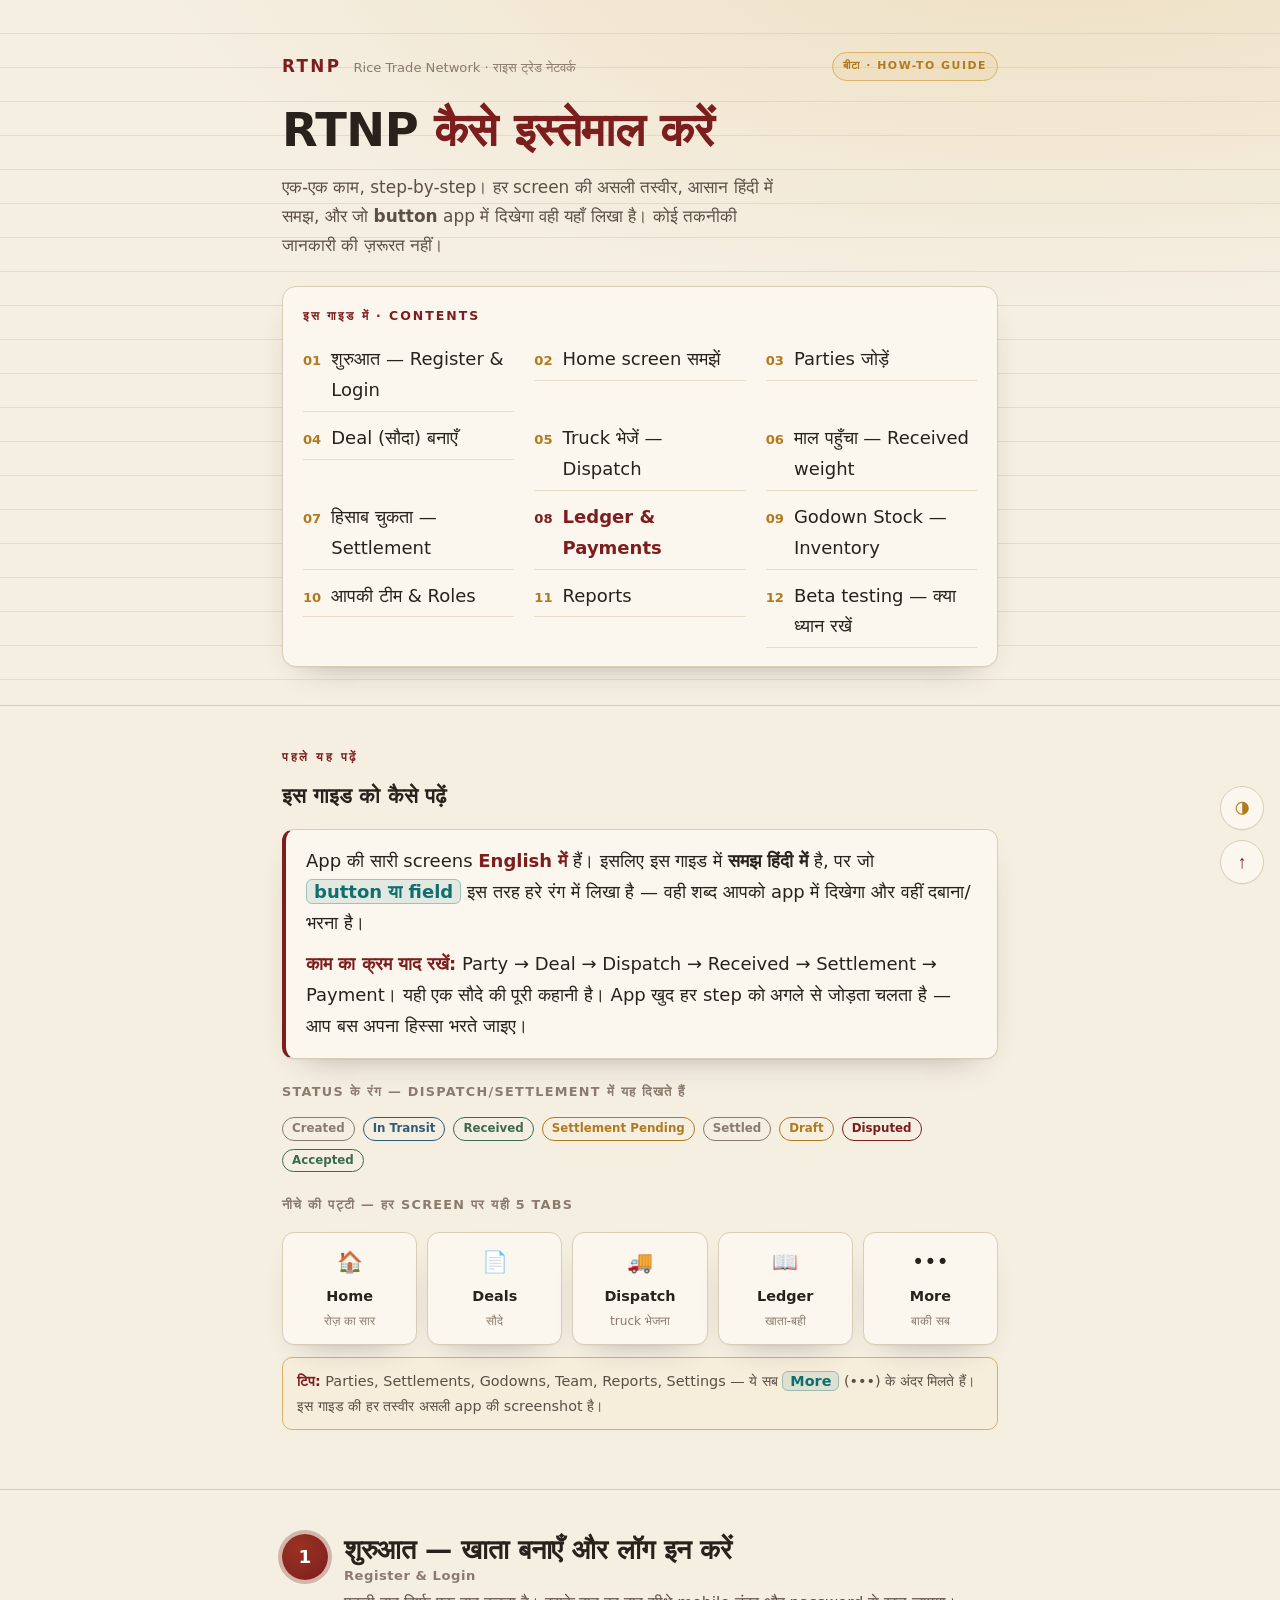
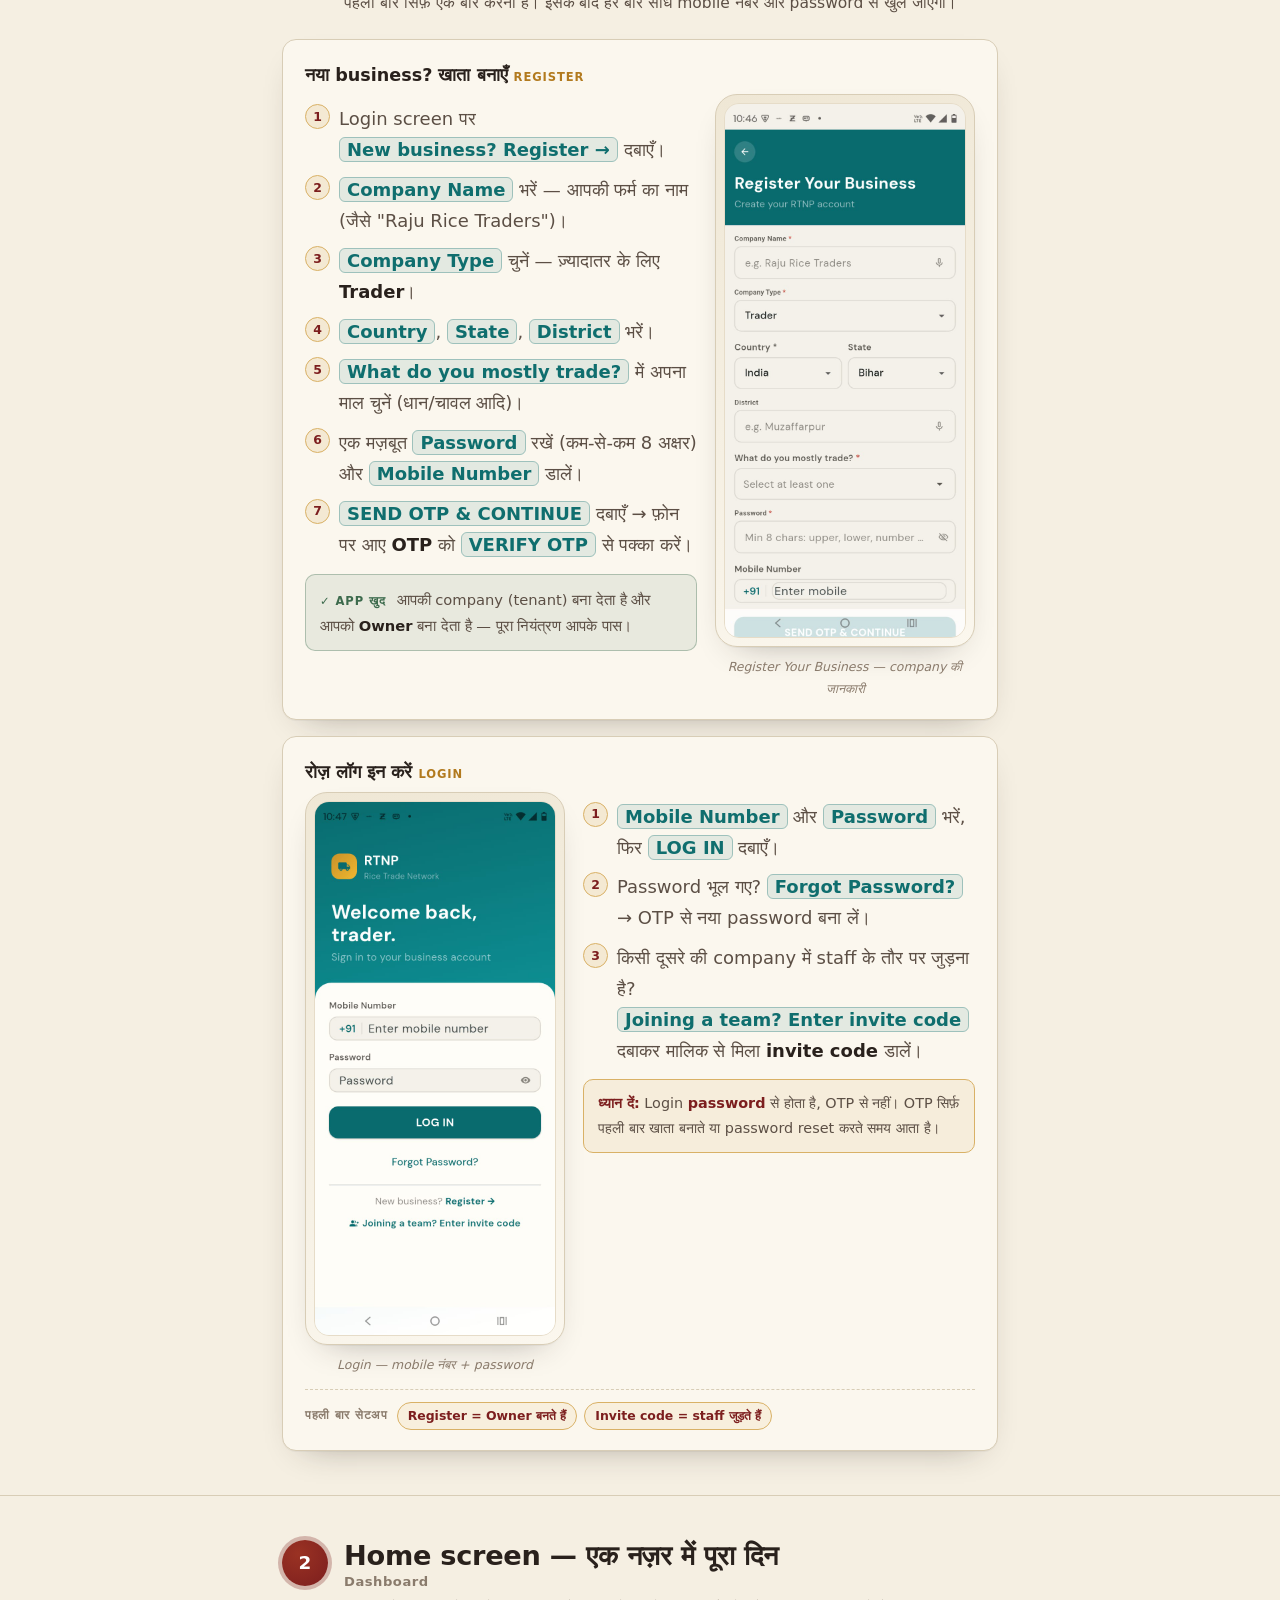
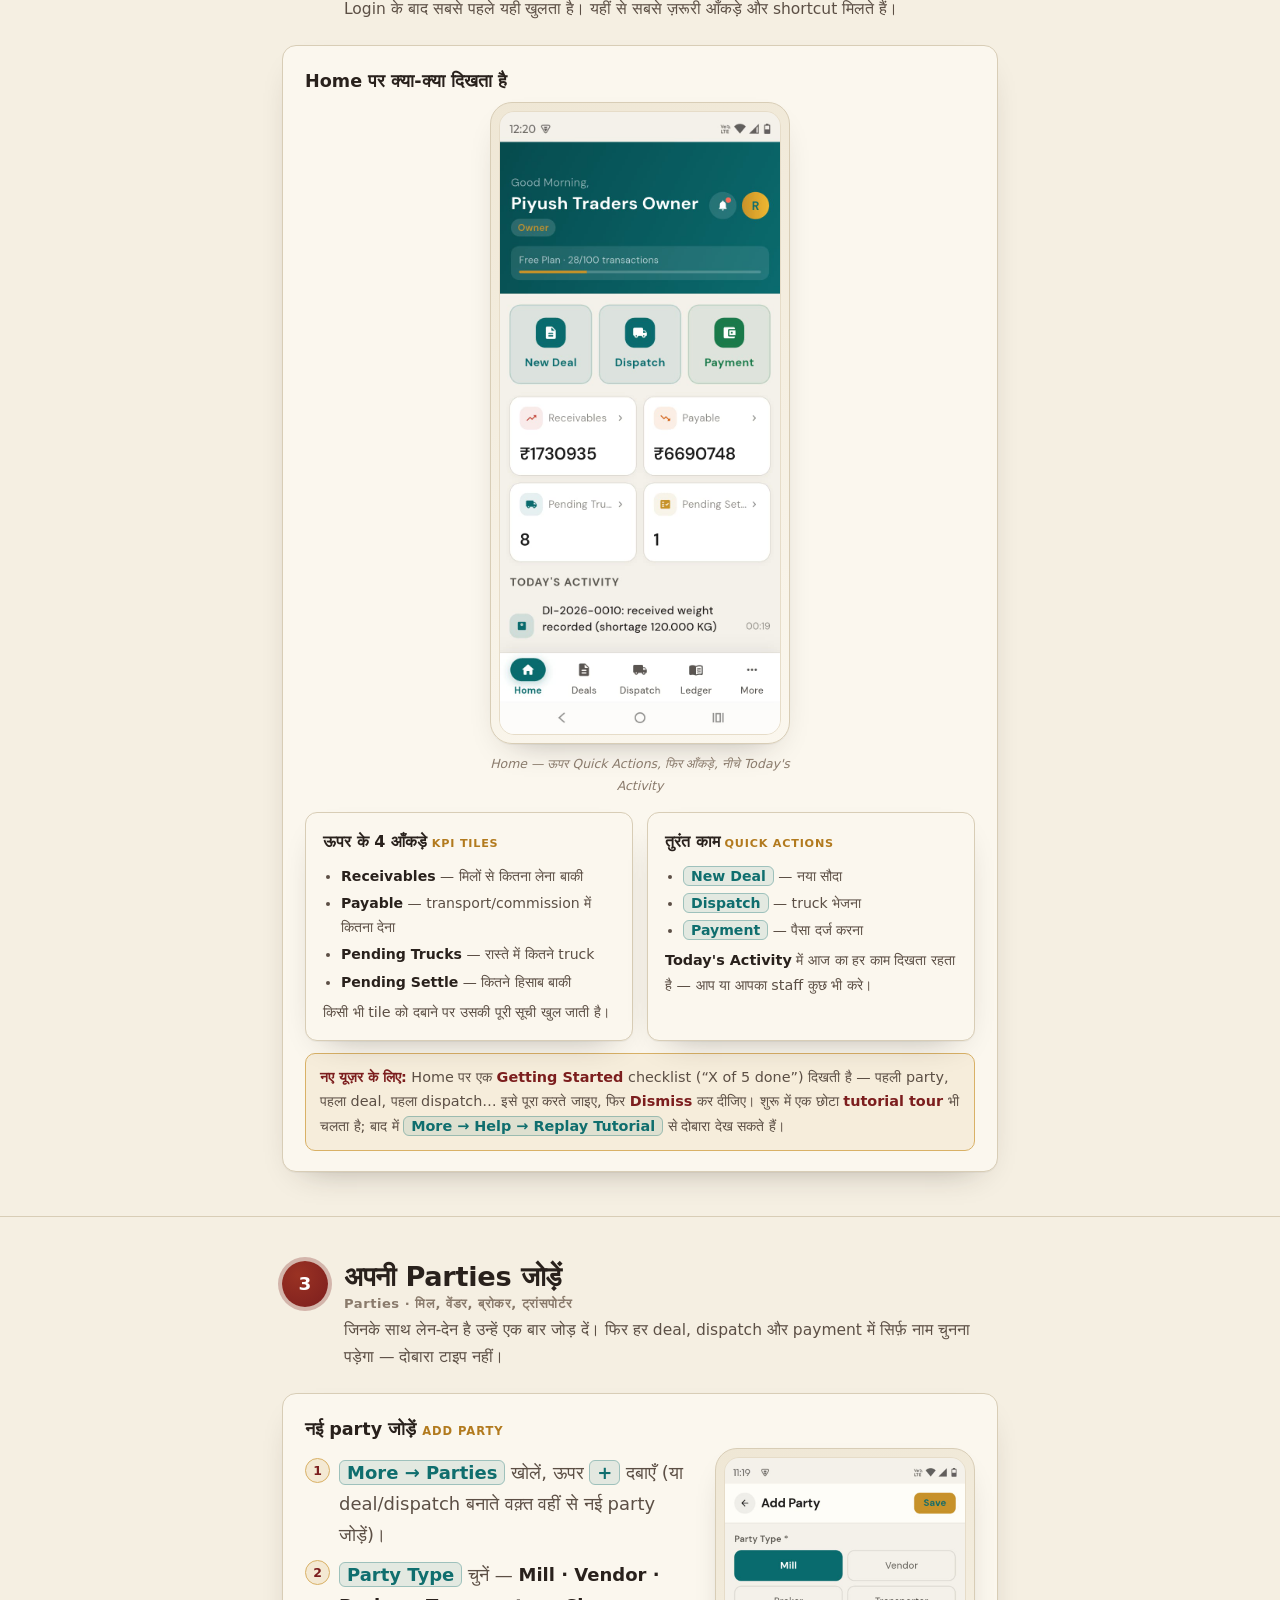
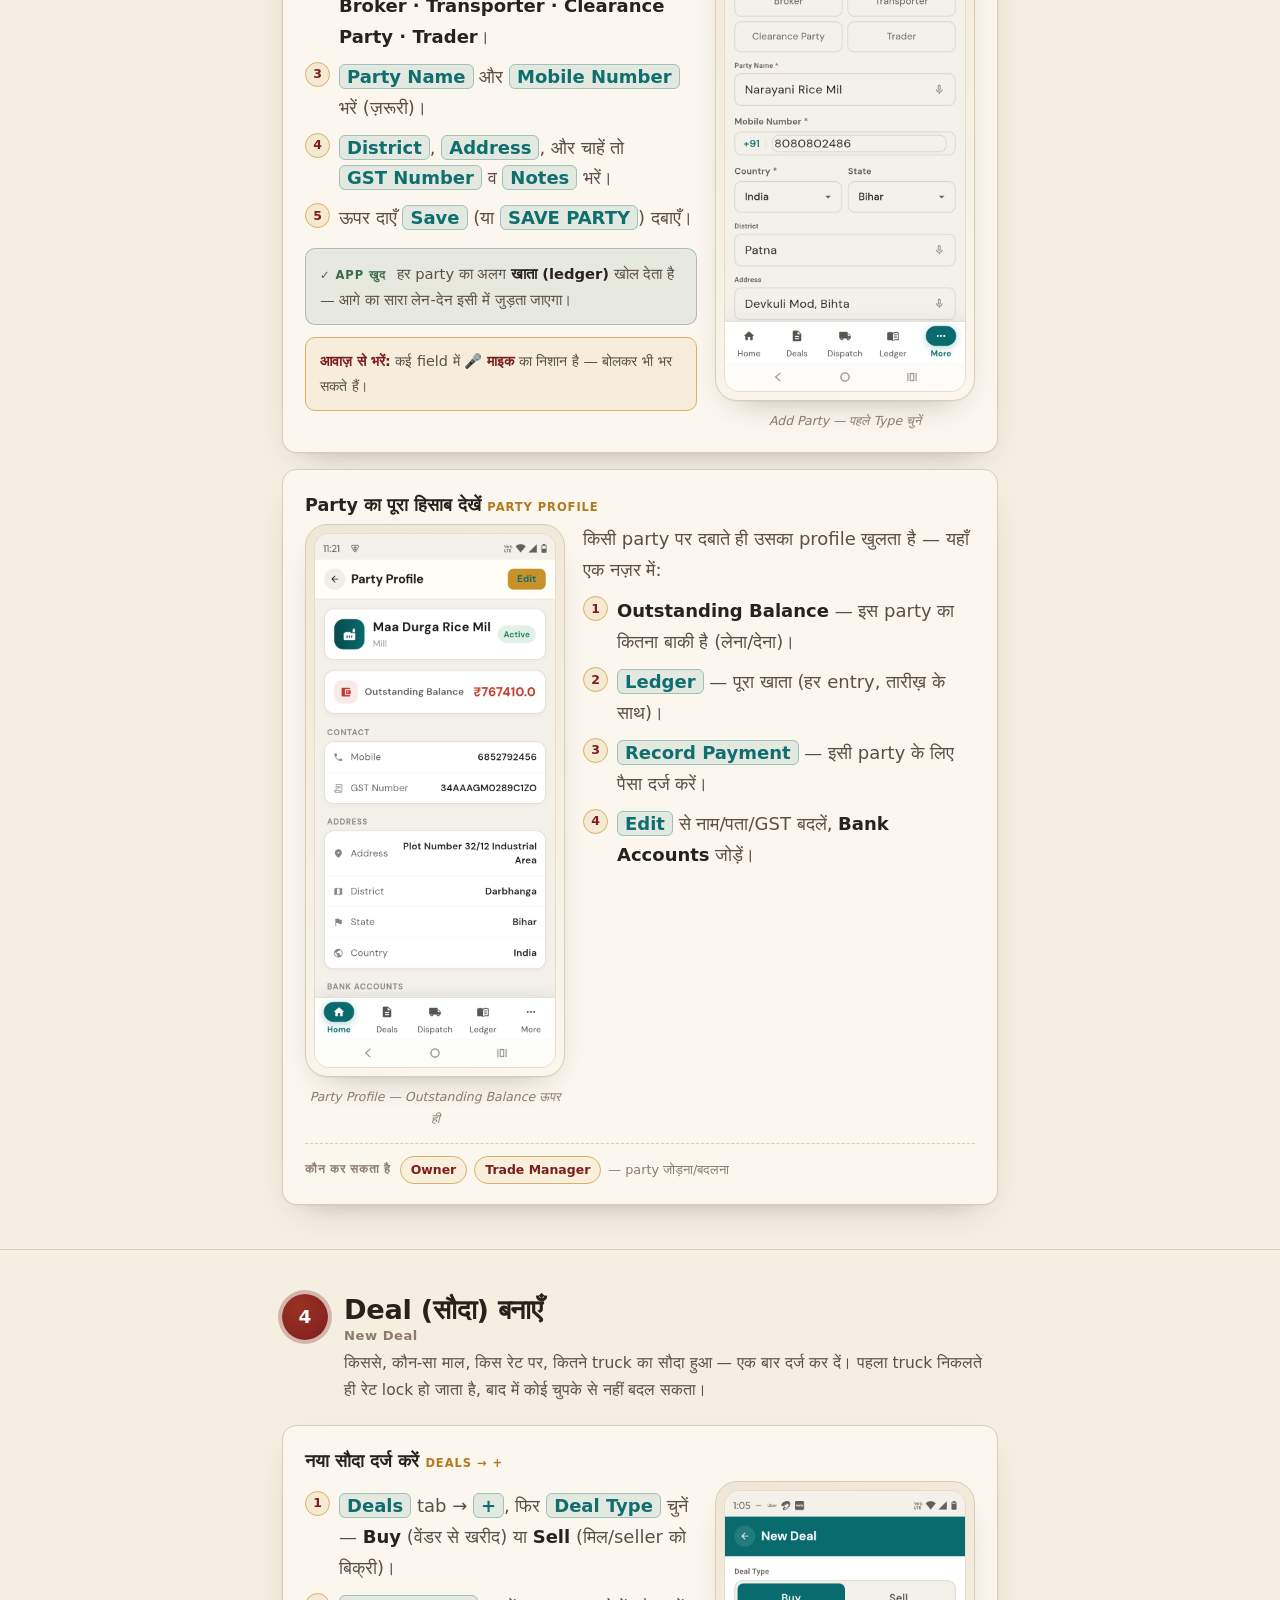
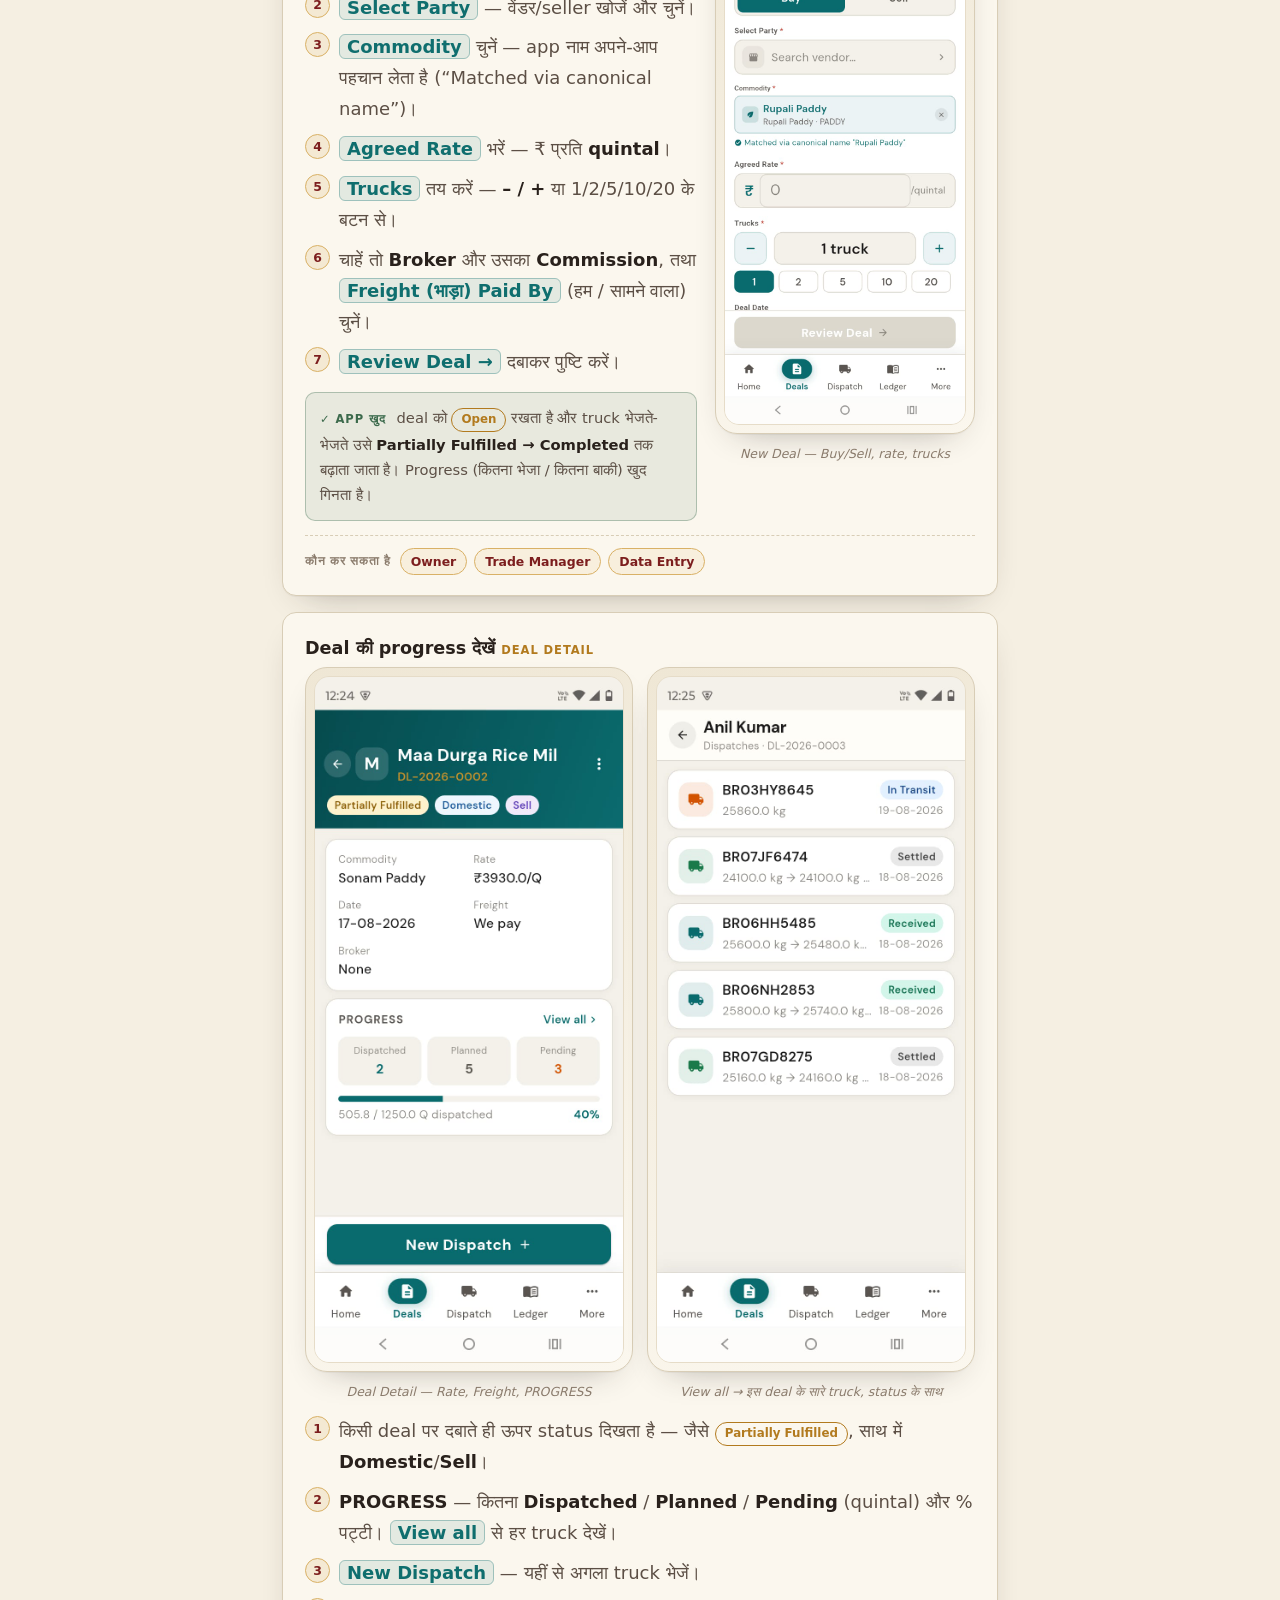
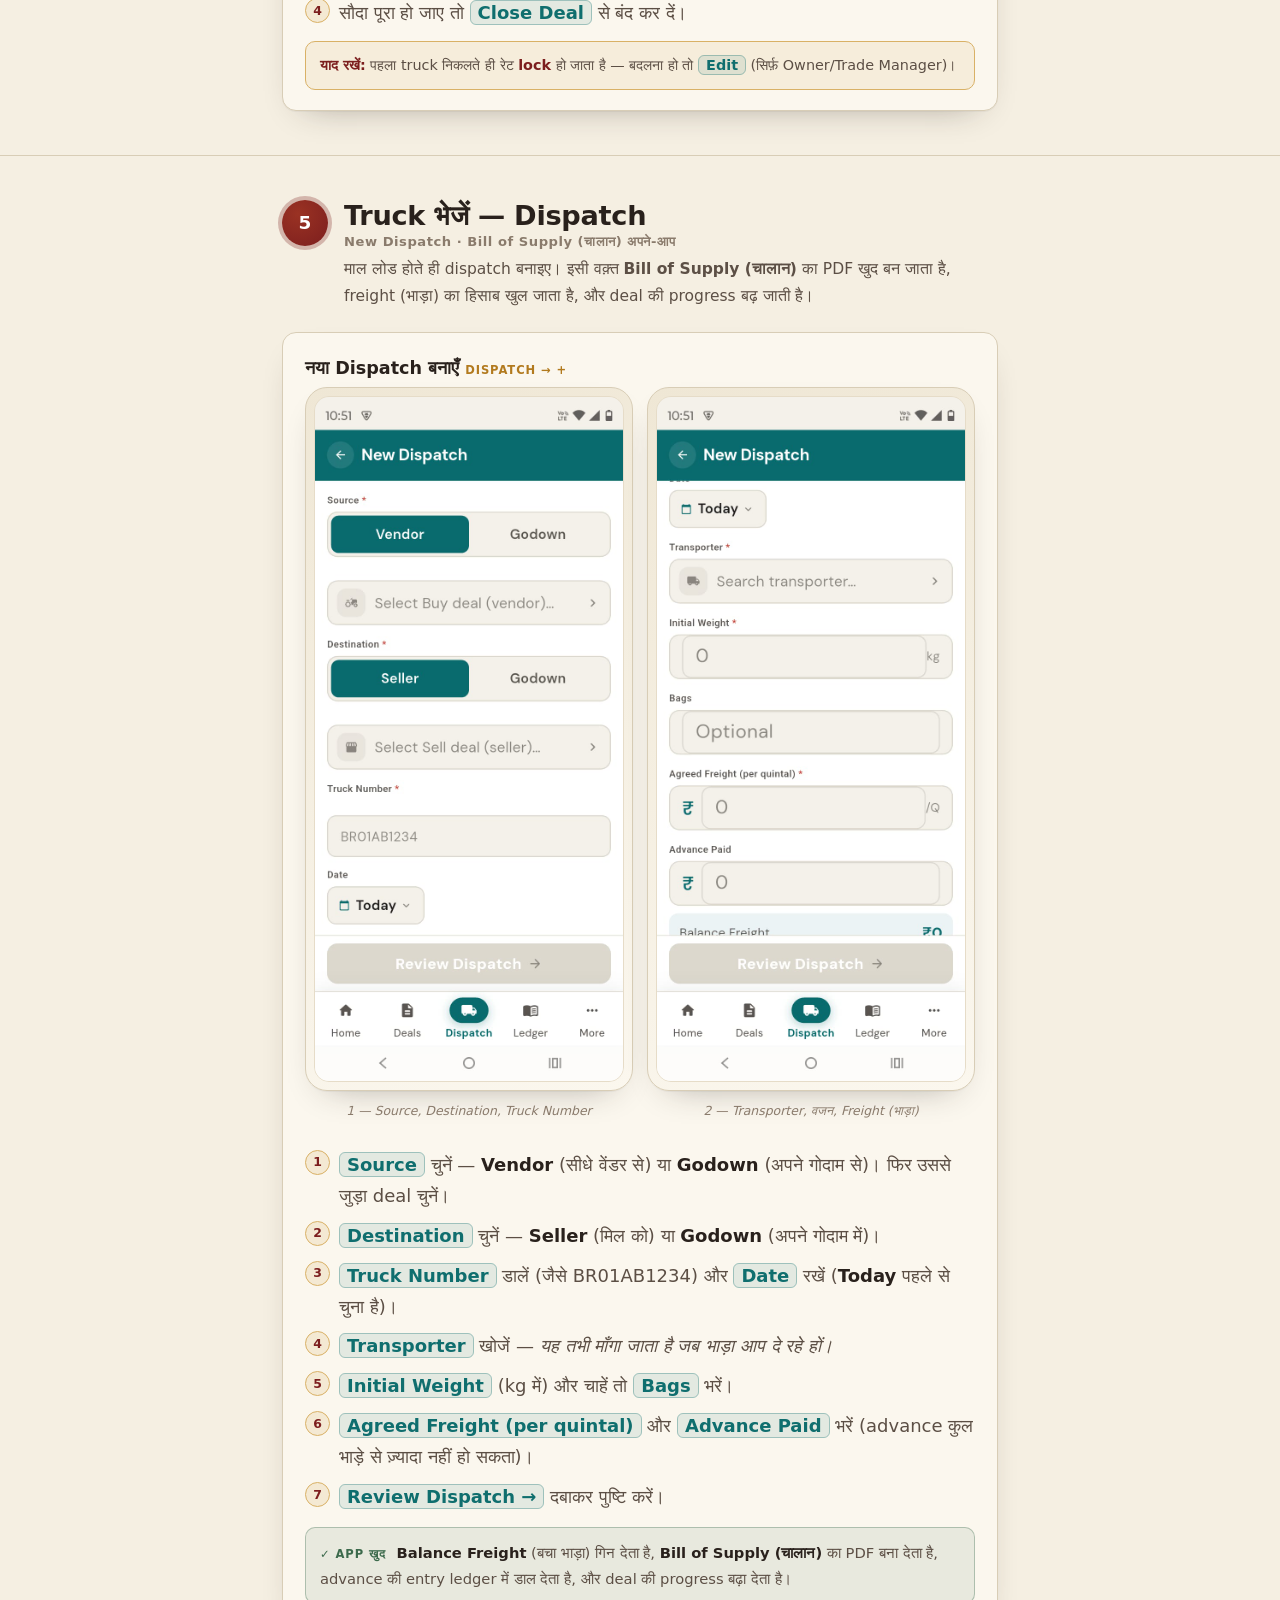
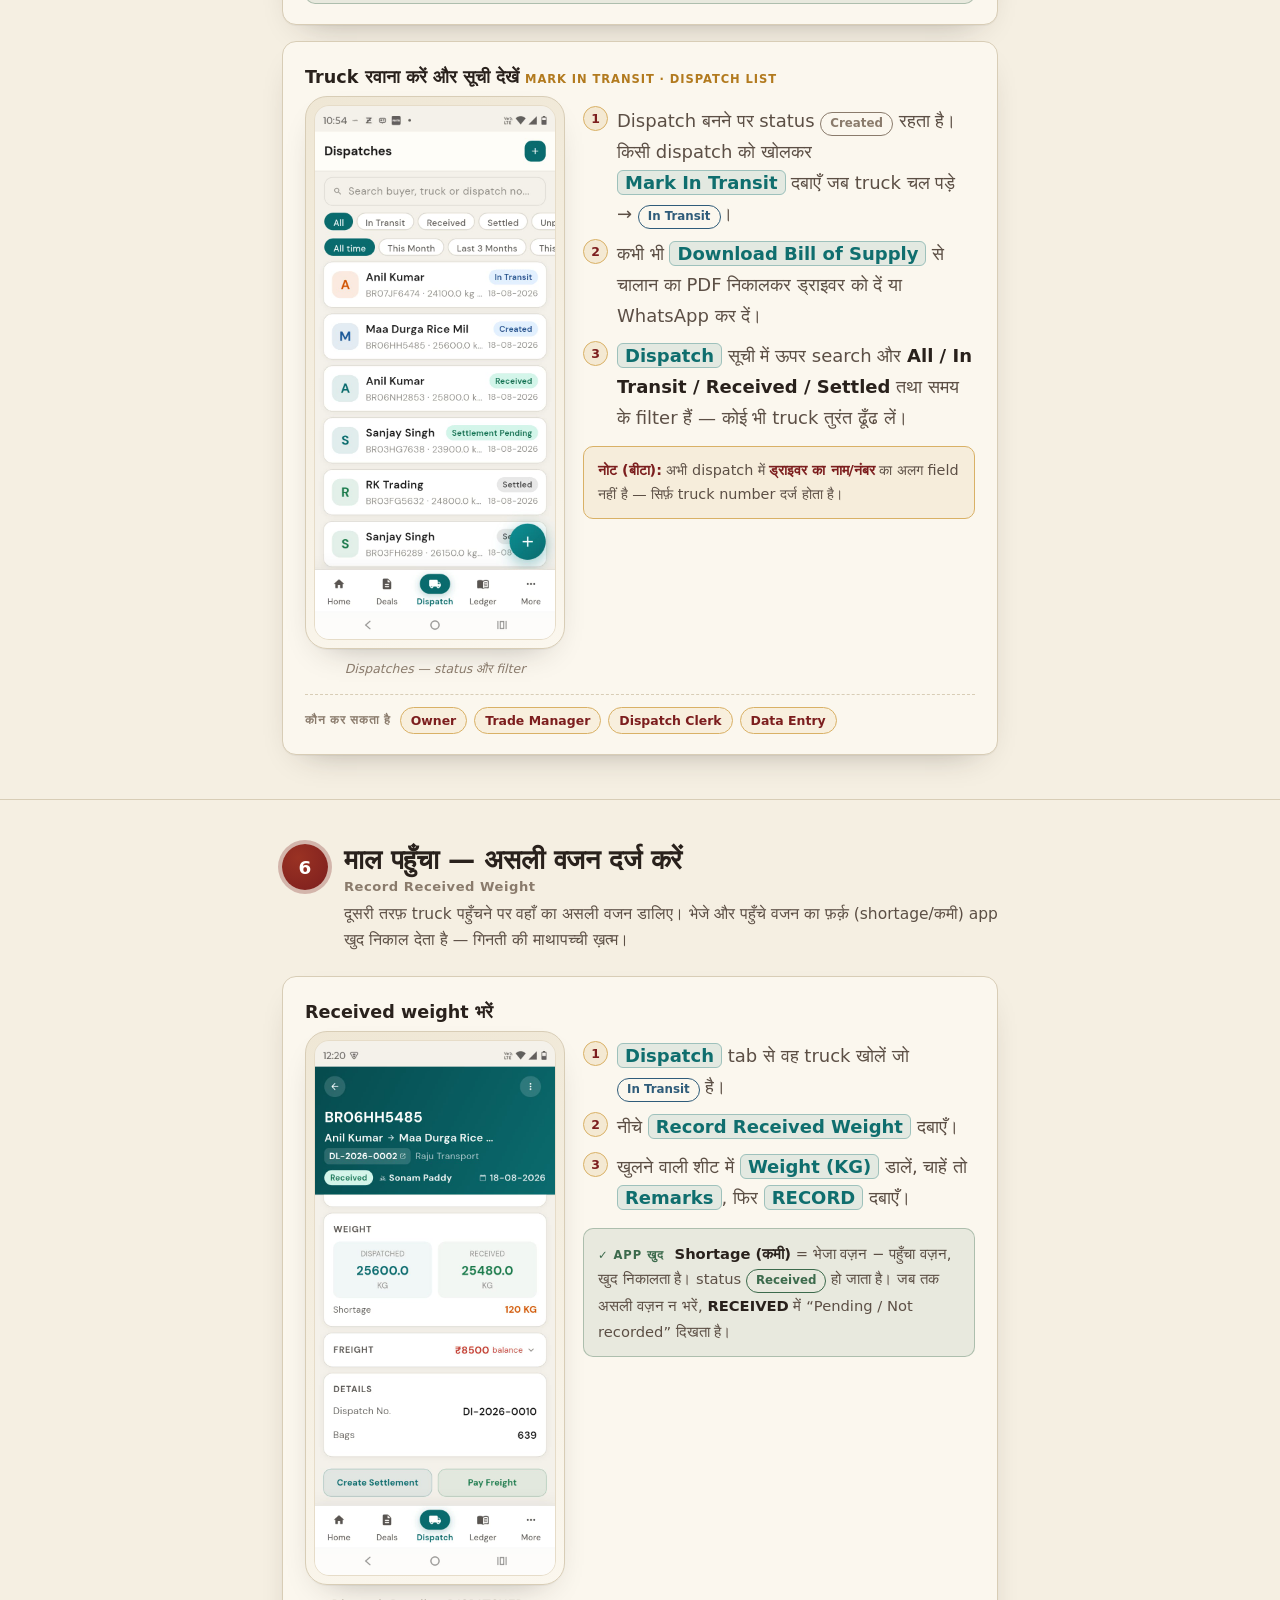
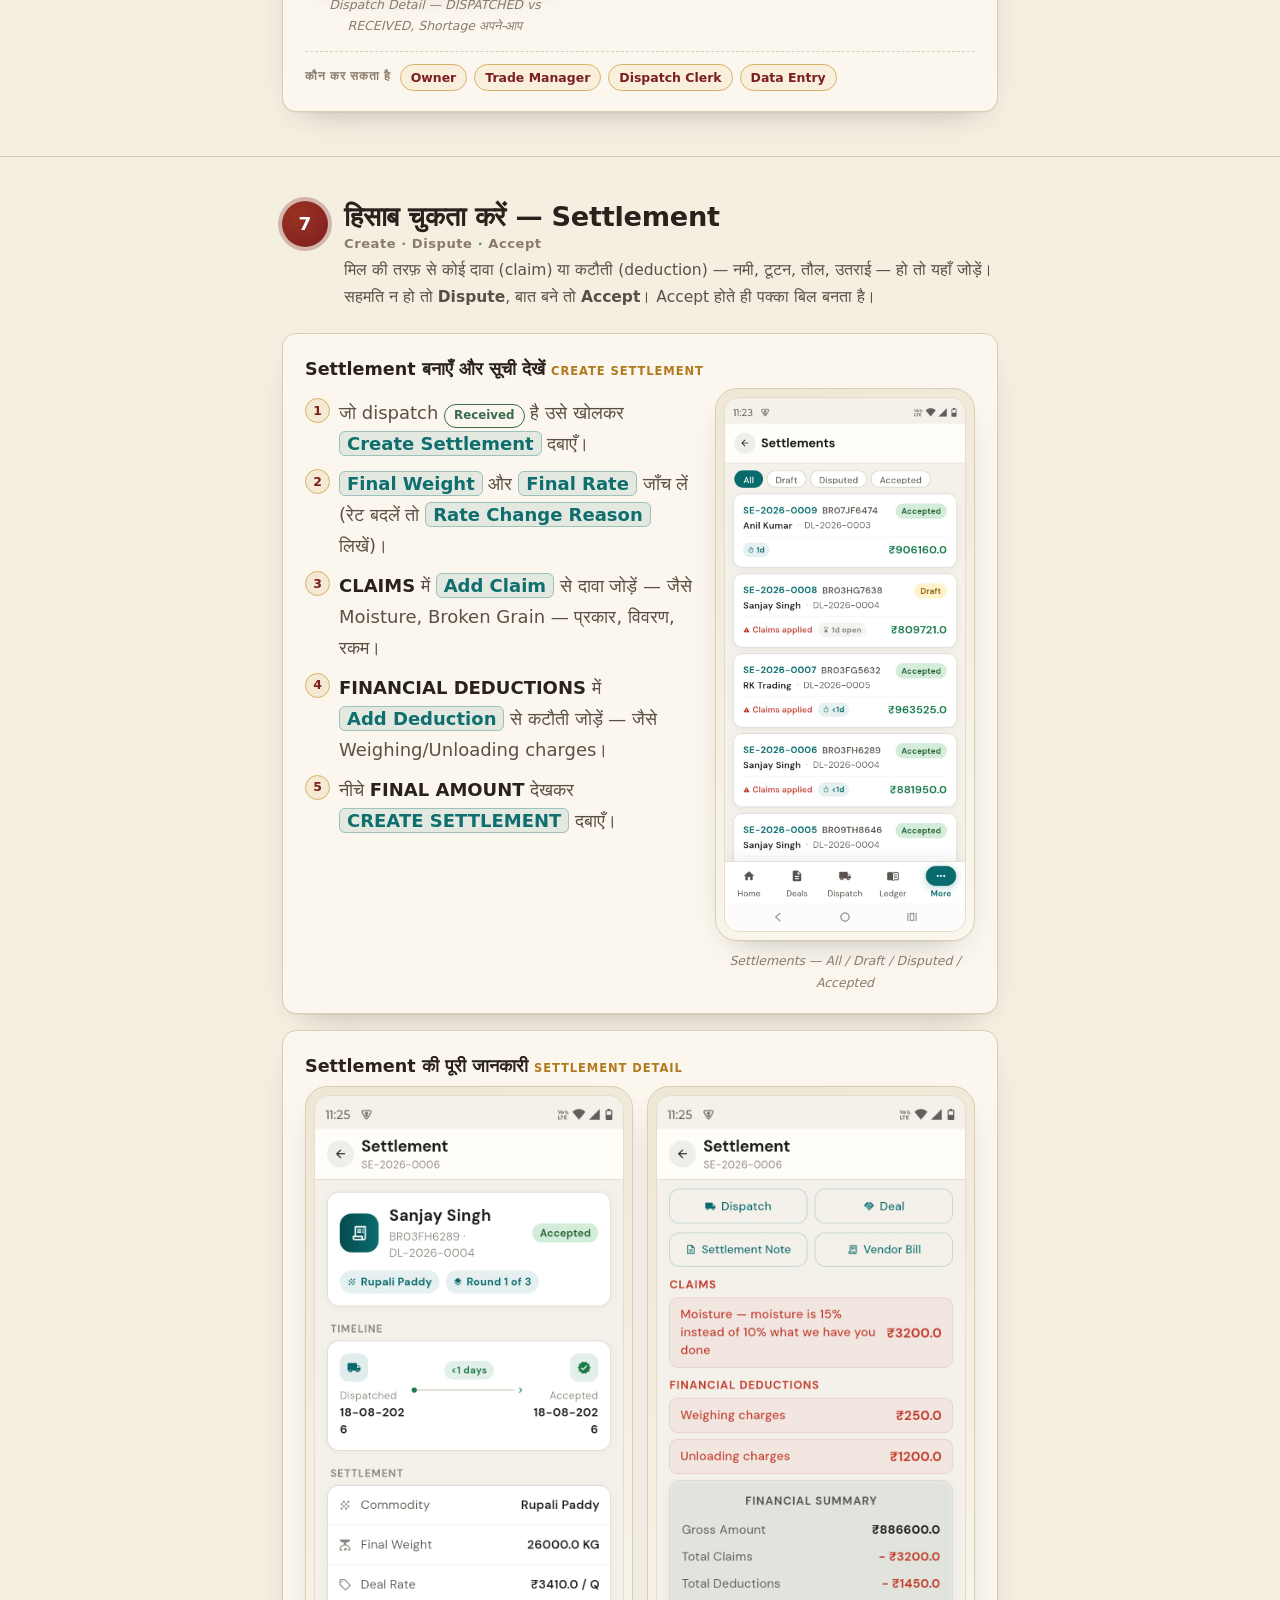
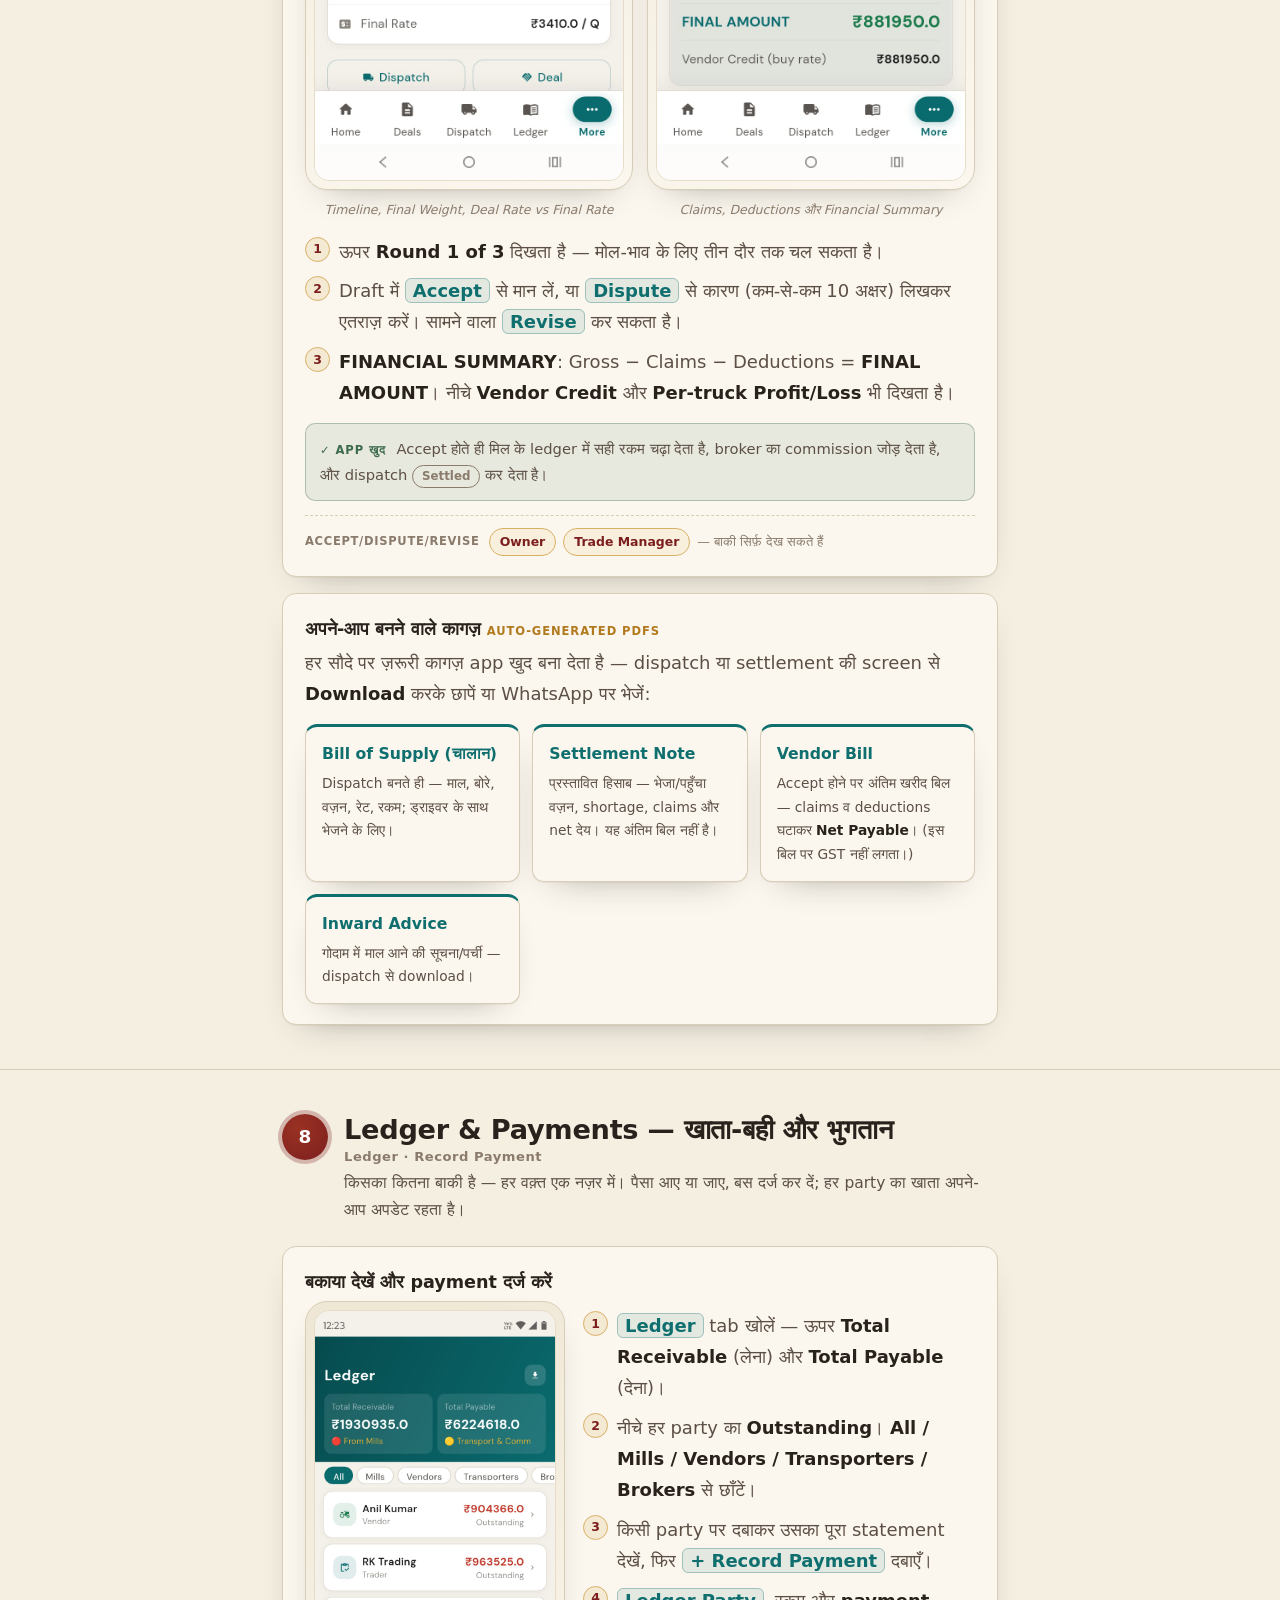
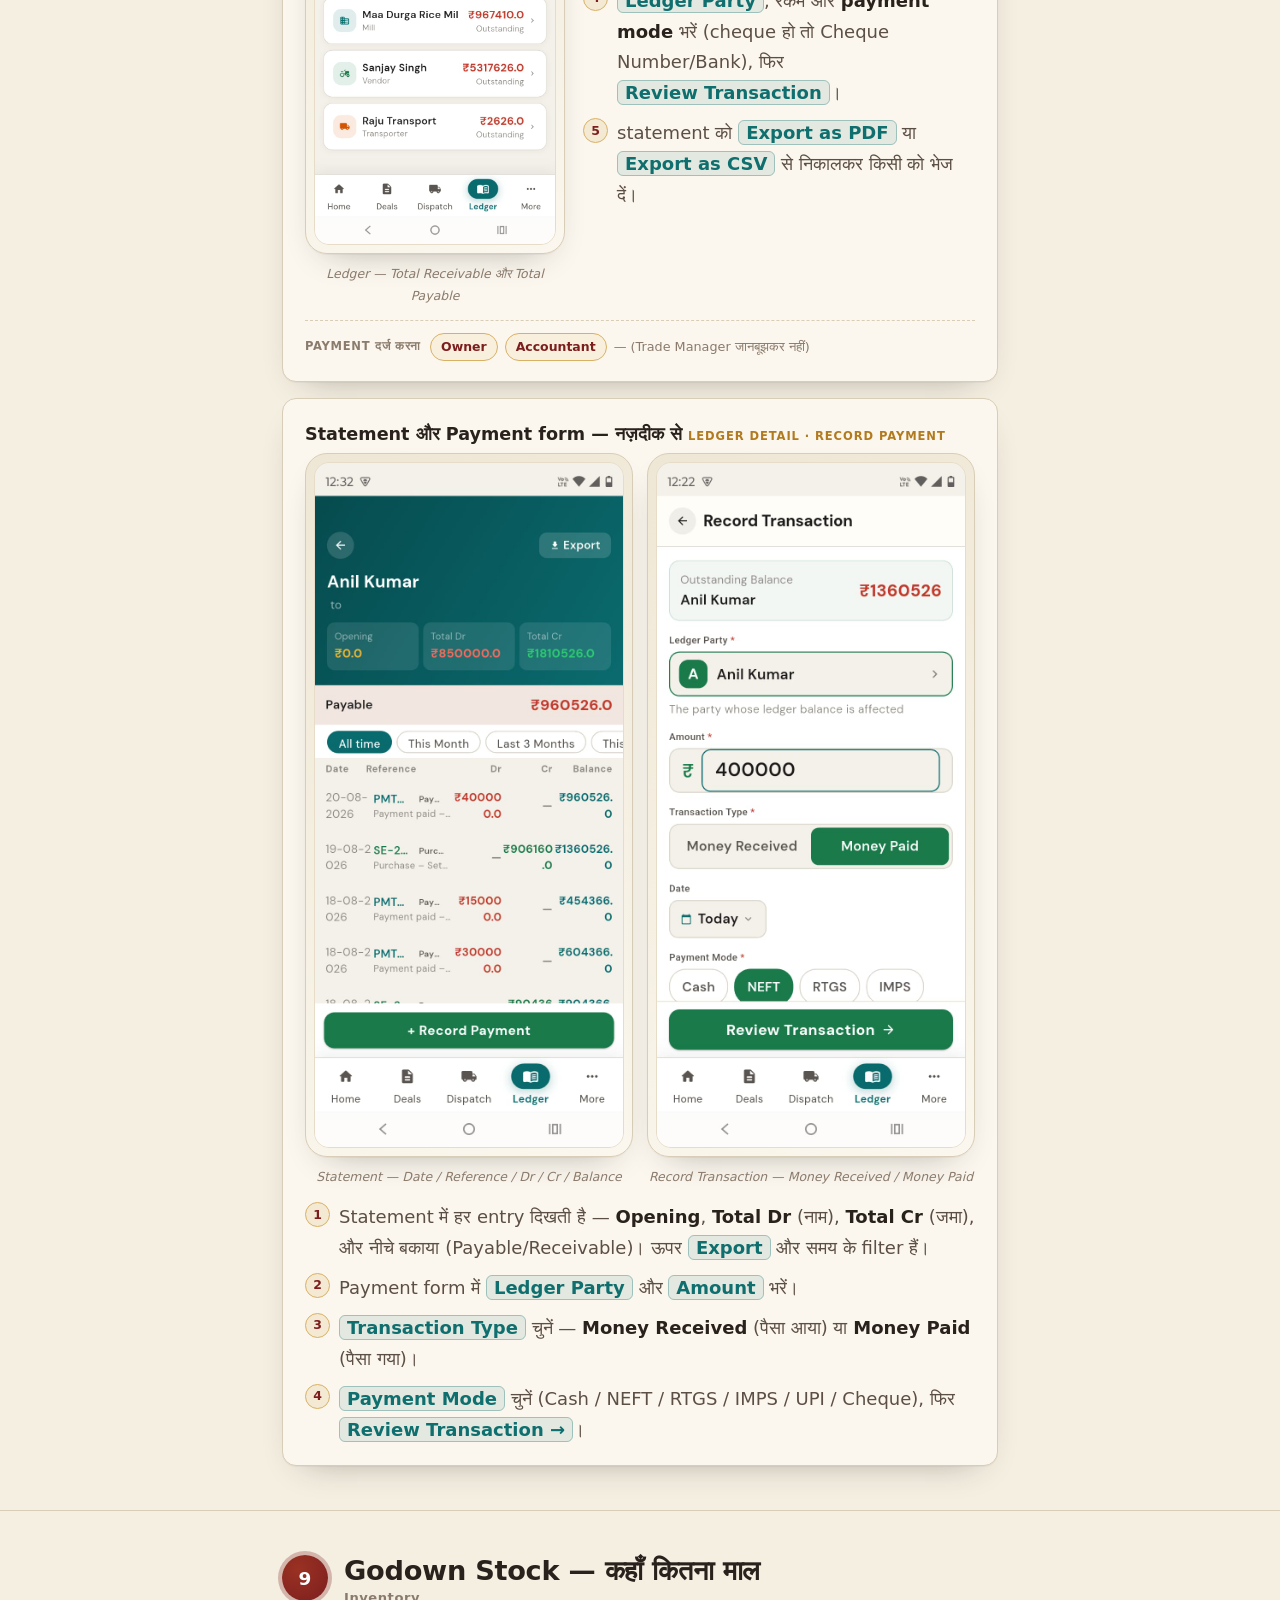
==== index.html @ 2e647251 "RTNP how-to website (bilingual, modular static site) Co-Authored-By: Claude Opus 4.8 (1M context) <n" ====
<!doctype html>
<html lang="hi">
<head>
<meta charset="utf-8">
<meta name="viewport" content="width=device-width, initial-scale=1">
<title>RTNP — कैसे इस्तेमाल करें · How to Use</title>
<meta name="description" content="RTNP मोबाइल ऐप कैसे इस्तेमाल करें — बीटा how-to guide (Hindi + English) with real app screenshots.">
<meta name="color-scheme" content="light dark">
<meta name="theme-color" content="#0F6E6E">
<meta property="og:title" content="RTNP — कैसे इस्तेमाल करें · How to Use">
<meta property="og:description" content="RTNP मोबाइल ऐप — कैसे इस्तेमाल करें (How to Use). Beta guide with real screenshots.">
<meta property="og:type" content="website">
<link rel="icon" href="favicon.svg" type="image/svg+xml">
<link rel="stylesheet" href="css/styles.css">
</head>
<body>
<header class="hero">
  <div class="wrap">
    <div class="brand">
      <span class="mark">RTNP</span>
      <span class="full">Rice Trade Network · राइस ट्रेड नेटवर्क</span>
      <span class="badge">बीटा · How-to Guide</span>
    </div>
    <h1>RTNP <span class="hl">कैसे इस्तेमाल करें</span></h1>
    <p class="lede">
      एक-एक काम, step-by-step। हर screen की असली तस्वीर, आसान हिंदी में समझ, और जो
      <b>button</b> app में दिखेगा वही यहाँ लिखा है। कोई तकनीकी जानकारी की ज़रूरत नहीं।
    </p>

    <nav class="toc" aria-label="विषय-सूची">
      <h2>इस गाइड में · Contents</h2>
      <ol>
        <li><a href="#start">शुरुआत — Register &amp; Login</a></li>
        <li><a href="#home">Home screen समझें</a></li>
        <li><a href="#party">Parties जोड़ें</a></li>
        <li><a href="#deal">Deal (सौदा) बनाएँ</a></li>
        <li><a href="#dispatch">Truck भेजें — Dispatch</a></li>
        <li><a href="#received">माल पहुँचा — Received weight</a></li>
        <li><a href="#settle">हिसाब चुकता — Settlement</a></li>
        <li><a href="#ledger">Ledger &amp; Payments</a></li>
        <li><a href="#stock">Godown Stock — Inventory</a></li>
        <li><a href="#team">आपकी टीम &amp; Roles</a></li>
        <li><a href="#reports">Reports</a></li>
        <li><a href="#beta">Beta testing — क्या ध्यान रखें</a></li>
      </ol>
    </nav>
  </div>
</header>

<main>

  <!-- HOW TO READ -->
  <section id="howto" style="padding-top:34px;">
    <div class="wrap">
      <span class="eyebrow">पहले यह पढ़ें</span>
      <h2 style="margin:8px 0 14px; font-size:1.3rem; font-weight:800;">इस गाइड को कैसे पढ़ें</h2>
      <div class="callout">
        <p>App की सारी screens <strong>English में</strong> हैं। इसलिए इस गाइड में <b>समझ हिंदी में</b> है,
        पर जो <code class="lbl">button या field</code> इस तरह हरे रंग में लिखा है — वही शब्द आपको app में दिखेगा और वहीं दबाना/भरना है।</p>
        <p><strong>काम का क्रम याद रखें:</strong> Party → Deal → Dispatch → Received → Settlement → Payment।
        यही एक सौदे की पूरी कहानी है। App खुद हर step को अगले से जोड़ता चलता है — आप बस अपना हिस्सा भरते जाइए।</p>
      </div>

      <p style="margin:22px 0 4px; font-size:.8rem; letter-spacing:.1em; text-transform:uppercase; font-weight:800; color:var(--ink-faint);">Status के रंग — Dispatch/Settlement में यह दिखते हैं</p>
      <div class="legend">
        <span class="pill n">Created</span>
        <span class="pill b">In Transit</span>
        <span class="pill g">Received</span>
        <span class="pill a">Settlement Pending</span>
        <span class="pill n">Settled</span>
        <span class="pill a">Draft</span>
        <span class="pill m">Disputed</span>
        <span class="pill g">Accepted</span>
      </div>

      <p style="margin:22px 0 0; font-size:.8rem; letter-spacing:.1em; text-transform:uppercase; font-weight:800; color:var(--ink-faint);">नीचे की पट्टी — हर screen पर यही 5 tabs</p>
      <div class="navmap">
        <div class="nav"><div class="ic">🏠</div><div class="nm">Home</div><div class="ds">रोज़ का सार</div></div>
        <div class="nav"><div class="ic">📄</div><div class="nm">Deals</div><div class="ds">सौदे</div></div>
        <div class="nav"><div class="ic">🚚</div><div class="nm">Dispatch</div><div class="ds">truck भेजना</div></div>
        <div class="nav"><div class="ic">📖</div><div class="nm">Ledger</div><div class="ds">खाता-बही</div></div>
        <div class="nav"><div class="ic">•••</div><div class="nm">More</div><div class="ds">बाकी सब</div></div>
      </div>
      <p class="tip"><b>टिप:</b> Parties, Settlements, Godowns, Team, Reports, Settings — ये सब <code class="lbl">More</code> (•••) के अंदर मिलते हैं। इस गाइड की हर तस्वीर असली app की screenshot है।</p>
    </div>
  </section>

  <!-- 1. GETTING STARTED -->
  <section id="start">
    <div class="wrap">
      <div class="sec-head">
        <div class="sec-seal num">1</div>
        <div>
          <h2>शुरुआत — खाता बनाएँ और लॉग इन करें<span class="en">Register &amp; Login</span></h2>
          <p class="why">पहली बार सिर्फ़ एक बार करना है। इसके बाद हर बार सीधे mobile नंबर और password से खुल जाएगा।</p>
        </div>
      </div>

      <div class="task">
        <h3>नया business? खाता बनाएँ<span class="en">Register</span></h3>
        <div class="layout with-shot">
          <div>
            <ol class="steps">
              <li>Login screen पर <code class="lbl">New business? Register →</code> दबाएँ।</li>
              <li><code class="lbl">Company Name</code> भरें — आपकी फर्म का नाम (जैसे "Raju Rice Traders")।</li>
              <li><code class="lbl">Company Type</code> चुनें — ज़्यादातर के लिए <b>Trader</b>।</li>
              <li><code class="lbl">Country</code>, <code class="lbl">State</code>, <code class="lbl">District</code> भरें।</li>
              <li><code class="lbl">What do you mostly trade?</code> में अपना माल चुनें (धान/चावल आदि)।</li>
              <li>एक मज़बूत <code class="lbl">Password</code> रखें (कम-से-कम 8 अक्षर) और <code class="lbl">Mobile Number</code> डालें।</li>
              <li><code class="lbl">SEND OTP &amp; CONTINUE</code> दबाएँ → फ़ोन पर आए <b>OTP</b> को <code class="lbl">VERIFY OTP</code> से पक्का करें।</li>
            </ol>
            <div class="app-does"><span class="k">✓ App खुद</span> आपकी company (tenant) बना देता है और आपको <b>Owner</b> बना देता है — पूरा नियंत्रण आपके पास।</div>
          </div>
          <figure class="shot"><div class="phone"><img src="images/register.jpeg" alt="Register Your Business screen" width="720" height="1600" loading="lazy" decoding="async"></div>
            <figcaption>Register Your Business — company की जानकारी</figcaption></figure>
        </div>
      </div>

      <div class="task">
        <h3>रोज़ लॉग इन करें<span class="en">Login</span></h3>
        <div class="layout with-shot left">
          <figure class="shot"><div class="phone"><img src="images/login.jpeg" alt="Login screen" width="720" height="1600" loading="lazy" decoding="async"></div>
            <figcaption>Login — mobile नंबर + password</figcaption></figure>
          <div>
            <ol class="steps">
              <li><code class="lbl">Mobile Number</code> और <code class="lbl">Password</code> भरें, फिर <code class="lbl">LOG IN</code> दबाएँ।</li>
              <li>Password भूल गए? <code class="lbl">Forgot Password?</code> → OTP से नया password बना लें।</li>
              <li>किसी दूसरे की company में staff के तौर पर जुड़ना है? <code class="lbl">Joining a team? Enter invite code</code> दबाकर मालिक से मिला <b>invite code</b> डालें।</li>
            </ol>
            <div class="tip"><b>ध्यान दें:</b> Login <b>password</b> से होता है, OTP से नहीं। OTP सिर्फ़ पहली बार खाता बनाते या password reset करते समय आता है।</div>
          </div>
        </div>
        <div class="who"><span class="lab">पहली बार सेटअप</span><span class="rolechip">Register = Owner बनते हैं</span><span class="rolechip">Invite code = staff जुड़ते हैं</span></div>
      </div>
    </div>
  </section>

  <!-- 2. HOME -->
  <section id="home">
    <div class="wrap">
      <div class="sec-head">
        <div class="sec-seal num">2</div>
        <div>
          <h2>Home screen — एक नज़र में पूरा दिन<span class="en">Dashboard</span></h2>
          <p class="why">Login के बाद सबसे पहले यही खुलता है। यहीं से सबसे ज़रूरी आँकड़े और shortcut मिलते हैं।</p>
        </div>
      </div>
      <div class="task">
        <h3>Home पर क्या-क्या दिखता है</h3>
        <figure class="shot" style="max-width:300px; margin:6px auto 14px; text-align:center;">
          <div class="phone"><img src="images/home.jpeg" alt="Home dashboard" width="720" height="1600" loading="lazy" decoding="async"></div>
          <figcaption>Home — ऊपर Quick Actions, फिर आँकड़े, नीचे Today's Activity</figcaption>
        </figure>
        <div class="grid2">
          <div class="mini"><h4>ऊपर के 4 आँकड़े<span class="en">KPI tiles</span></h4>
            <ul>
              <li><b>Receivables</b> — मिलों से कितना लेना बाकी</li>
              <li><b>Payable</b> — transport/commission में कितना देना</li>
              <li><b>Pending Trucks</b> — रास्ते में कितने truck</li>
              <li><b>Pending Settle</b> — कितने हिसाब बाकी</li>
            </ul>
            <p style="margin-top:6px;">किसी भी tile को दबाने पर उसकी पूरी सूची खुल जाती है।</p>
          </div>
          <div class="mini"><h4>तुरंत काम<span class="en">Quick Actions</span></h4>
            <ul>
              <li><code class="lbl">New Deal</code> — नया सौदा</li>
              <li><code class="lbl">Dispatch</code> — truck भेजना</li>
              <li><code class="lbl">Payment</code> — पैसा दर्ज करना</li>
            </ul>
            <p style="margin-top:6px;"><b>Today's Activity</b> में आज का हर काम दिखता रहता है — आप या आपका staff कुछ भी करे।</p>
          </div>
        </div>
        <div class="tip"><b>नए यूज़र के लिए:</b> Home पर एक <b>Getting Started</b> checklist (“X of 5 done”) दिखती है — पहली party, पहला deal, पहला dispatch… इसे पूरा करते जाइए, फिर <b>Dismiss</b> कर दीजिए। शुरू में एक छोटा <b>tutorial tour</b> भी चलता है; बाद में <code class="lbl">More → Help → Replay Tutorial</code> से दोबारा देख सकते हैं।</div>
      </div>
    </div>
  </section>

  <!-- 3. PARTIES -->
  <section id="party">
    <div class="wrap">
      <div class="sec-head">
        <div class="sec-seal num">3</div>
        <div>
          <h2>अपनी Parties जोड़ें<span class="en">Parties · मिल, वेंडर, ब्रोकर, ट्रांसपोर्टर</span></h2>
          <p class="why">जिनके साथ लेन-देन है उन्हें एक बार जोड़ दें। फिर हर deal, dispatch और payment में सिर्फ़ नाम चुनना पड़ेगा — दोबारा टाइप नहीं।</p>
        </div>
      </div>

      <div class="task">
        <h3>नई party जोड़ें<span class="en">Add Party</span></h3>
        <div class="layout with-shot">
          <div>
            <ol class="steps">
              <li><code class="lbl">More → Parties</code> खोलें, ऊपर <code class="lbl">+</code> दबाएँ (या deal/dispatch बनाते वक़्त वहीं से नई party जोड़ें)।</li>
              <li><code class="lbl">Party Type</code> चुनें — <b>Mill · Vendor · Broker · Transporter · Clearance Party · Trader</b>।</li>
              <li><code class="lbl">Party Name</code> और <code class="lbl">Mobile Number</code> भरें (ज़रूरी)।</li>
              <li><code class="lbl">District</code>, <code class="lbl">Address</code>, और चाहें तो <code class="lbl">GST Number</code> व <code class="lbl">Notes</code> भरें।</li>
              <li>ऊपर दाएँ <code class="lbl">Save</code> (या <code class="lbl">SAVE PARTY</code>) दबाएँ।</li>
            </ol>
            <div class="app-does"><span class="k">✓ App खुद</span> हर party का अलग <b>खाता (ledger)</b> खोल देता है — आगे का सारा लेन-देन इसी में जुड़ता जाएगा।</div>
            <div class="tip"><b>आवाज़ से भरें:</b> कई field में <b>🎤 माइक</b> का निशान है — बोलकर भी भर सकते हैं।</div>
          </div>
          <figure class="shot"><div class="phone"><img src="images/party-add.jpeg" alt="Add Party screen" width="720" height="1600" loading="lazy" decoding="async"></div>
            <figcaption>Add Party — पहले Type चुनें</figcaption></figure>
        </div>
      </div>

      <div class="task">
        <h3>Party का पूरा हिसाब देखें<span class="en">Party Profile</span></h3>
        <div class="layout with-shot left">
          <figure class="shot"><div class="phone"><img src="images/party-profile.jpeg" alt="Party Profile screen" width="720" height="1600" loading="lazy" decoding="async"></div>
            <figcaption>Party Profile — Outstanding Balance ऊपर ही</figcaption></figure>
          <div>
            <p style="margin:0 0 8px; color:var(--ink-soft);">किसी party पर दबाते ही उसका profile खुलता है — यहाँ एक नज़र में:</p>
            <ol class="steps">
              <li><b>Outstanding Balance</b> — इस party का कितना बाकी है (लेना/देना)।</li>
              <li><code class="lbl">Ledger</code> — पूरा खाता (हर entry, तारीख़ के साथ)।</li>
              <li><code class="lbl">Record Payment</code> — इसी party के लिए पैसा दर्ज करें।</li>
              <li><code class="lbl">Edit</code> से नाम/पता/GST बदलें, <b>Bank Accounts</b> जोड़ें।</li>
            </ol>
          </div>
        </div>
        <div class="who"><span class="lab">कौन कर सकता है</span><span class="rolechip">Owner</span><span class="rolechip">Trade Manager</span><span style="font-size:.8rem;color:var(--ink-faint);">— party जोड़ना/बदलना</span></div>
      </div>
    </div>
  </section>

  <!-- 4. DEAL -->
  <section id="deal">
    <div class="wrap">
      <div class="sec-head">
        <div class="sec-seal num">4</div>
        <div>
          <h2>Deal (सौदा) बनाएँ<span class="en">New Deal</span></h2>
          <p class="why">किससे, कौन-सा माल, किस रेट पर, कितने truck का सौदा हुआ — एक बार दर्ज कर दें। पहला truck निकलते ही रेट lock हो जाता है, बाद में कोई चुपके से नहीं बदल सकता।</p>
        </div>
      </div>
      <div class="task">
        <h3>नया सौदा दर्ज करें<span class="en">Deals → +</span></h3>
        <div class="layout with-shot">
          <div>
            <ol class="steps">
              <li><code class="lbl">Deals</code> tab → <code class="lbl">+</code>, फिर <code class="lbl">Deal Type</code> चुनें — <b>Buy</b> (वेंडर से खरीद) या <b>Sell</b> (मिल/seller को बिक्री)।</li>
              <li><code class="lbl">Select Party</code> — वेंडर/seller खोजें और चुनें।</li>
              <li><code class="lbl">Commodity</code> चुनें — app नाम अपने-आप पहचान लेता है (“Matched via canonical name”)।</li>
              <li><code class="lbl">Agreed Rate</code> भरें — ₹ प्रति <b>quintal</b>।</li>
              <li><code class="lbl">Trucks</code> तय करें — <b>– / +</b> या 1/2/5/10/20 के बटन से।</li>
              <li>चाहें तो <b>Broker</b> और उसका <b>Commission</b>, तथा <code class="lbl">Freight (भाड़ा) Paid By</code> (हम / सामने वाला) चुनें।</li>
              <li><code class="lbl">Review Deal →</code> दबाकर पुष्टि करें।</li>
            </ol>
            <div class="app-does"><span class="k">✓ App खुद</span> deal को <span class="pill a">Open</span> रखता है और truck भेजते-भेजते उसे <b>Partially Fulfilled → Completed</b> तक बढ़ाता जाता है। Progress (कितना भेजा / कितना बाकी) खुद गिनता है।</div>
          </div>
          <figure class="shot"><div class="phone"><img src="images/deal-new.jpeg" alt="New Deal screen" width="720" height="1600" loading="lazy" decoding="async"></div>
            <figcaption>New Deal — Buy/Sell, rate, trucks</figcaption></figure>
        </div>
        <div class="who"><span class="lab">कौन कर सकता है</span><span class="rolechip">Owner</span><span class="rolechip">Trade Manager</span><span class="rolechip">Data Entry</span></div>
      </div>

      <div class="task">
        <h3>Deal की progress देखें<span class="en">Deal Detail</span></h3>
        <div style="display:grid; gap:14px; grid-template-columns:repeat(auto-fit,minmax(180px,1fr));">
          <figure class="shot" style="text-align:center;">
            <div class="phone"><img src="images/deal-detail.jpeg" alt="Deal detail screen" width="720" height="1600" loading="lazy" decoding="async"></div>
            <figcaption>Deal Detail — Rate, Freight, PROGRESS</figcaption>
          </figure>
          <figure class="shot" style="text-align:center;">
            <div class="phone"><img src="images/deal-dispatches.jpeg" alt="Deal dispatches list" width="720" height="1600" loading="lazy" decoding="async"></div>
            <figcaption>View all → इस deal के सारे truck, status के साथ</figcaption>
          </figure>
        </div>
        <ol class="steps" style="margin-top:14px;">
          <li>किसी deal पर दबाते ही ऊपर status दिखता है — जैसे <span class="pill a">Partially Fulfilled</span>, साथ में <b>Domestic</b>/<b>Sell</b>।</li>
          <li><b>PROGRESS</b> — कितना <b>Dispatched</b> / <b>Planned</b> / <b>Pending</b> (quintal) और % पट्टी। <code class="lbl">View all</code> से हर truck देखें।</li>
          <li><code class="lbl">New Dispatch</code> — यहीं से अगला truck भेजें।</li>
          <li>सौदा पूरा हो जाए तो <code class="lbl">Close Deal</code> से बंद कर दें।</li>
        </ol>
        <div class="tip"><b>याद रखें:</b> पहला truck निकलते ही रेट <b>lock</b> हो जाता है — बदलना हो तो <code class="lbl">Edit</code> (सिर्फ़ Owner/Trade Manager)।</div>
      </div>
    </div>
  </section>

  <!-- 5. DISPATCH -->
  <section id="dispatch">
    <div class="wrap">
      <div class="sec-head">
        <div class="sec-seal num">5</div>
        <div>
          <h2>Truck भेजें — Dispatch<span class="en">New Dispatch · Bill of Supply (चालान) अपने-आप</span></h2>
          <p class="why">माल लोड होते ही dispatch बनाइए। इसी वक़्त <b>Bill of Supply (चालान)</b> का PDF खुद बन जाता है, freight (भाड़ा) का हिसाब खुल जाता है, और deal की progress बढ़ जाती है।</p>
        </div>
      </div>

      <div class="task">
        <h3>नया Dispatch बनाएँ<span class="en">Dispatch → +</span></h3>
        <div class="task-cols" style="display:grid; gap:18px; grid-template-columns:1fr;">
          <div style="display:grid; gap:14px; grid-template-columns:repeat(auto-fit,minmax(180px,1fr));">
            <figure class="shot"><div class="phone"><img src="images/dispatch-create-1.jpeg" alt="New Dispatch part 1" width="720" height="1600" loading="lazy" decoding="async"></div>
              <figcaption>1 — Source, Destination, Truck Number</figcaption></figure>
            <figure class="shot"><div class="phone"><img src="images/dispatch-create-2.jpeg" alt="New Dispatch part 2" width="720" height="1600" loading="lazy" decoding="async"></div>
              <figcaption>2 — Transporter, वजन, Freight (भाड़ा)</figcaption></figure>
          </div>
          <div>
            <ol class="steps">
              <li><code class="lbl">Source</code> चुनें — <b>Vendor</b> (सीधे वेंडर से) या <b>Godown</b> (अपने गोदाम से)। फिर उससे जुड़ा deal चुनें।</li>
              <li><code class="lbl">Destination</code> चुनें — <b>Seller</b> (मिल को) या <b>Godown</b> (अपने गोदाम में)।</li>
              <li><code class="lbl">Truck Number</code> डालें (जैसे BR01AB1234) और <code class="lbl">Date</code> रखें (<b>Today</b> पहले से चुना है)।</li>
              <li><code class="lbl">Transporter</code> खोजें — <span style="font-style:italic;">यह तभी माँगा जाता है जब भाड़ा आप दे रहे हों।</span></li>
              <li><code class="lbl">Initial Weight</code> (kg में) और चाहें तो <code class="lbl">Bags</code> भरें।</li>
              <li><code class="lbl">Agreed Freight (per quintal)</code> और <code class="lbl">Advance Paid</code> भरें (advance कुल भाड़े से ज़्यादा नहीं हो सकता)।</li>
              <li><code class="lbl">Review Dispatch →</code> दबाकर पुष्टि करें।</li>
            </ol>
            <div class="app-does"><span class="k">✓ App खुद</span> <b>Balance Freight</b> (बचा भाड़ा) गिन देता है, <b>Bill of Supply (चालान)</b> का PDF बना देता है, advance की entry ledger में डाल देता है, और deal की progress बढ़ा देता है।</div>
          </div>
        </div>
      </div>

      <div class="task">
        <h3>Truck रवाना करें और सूची देखें<span class="en">Mark In Transit · Dispatch list</span></h3>
        <div class="layout with-shot left">
          <figure class="shot"><div class="phone"><img src="images/dispatch-list.jpeg" alt="Dispatches list" width="720" height="1600" loading="lazy" decoding="async"></div>
            <figcaption>Dispatches — status और filter</figcaption></figure>
          <div>
            <ol class="steps">
              <li>Dispatch बनने पर status <span class="pill n">Created</span> रहता है। किसी dispatch को खोलकर <code class="lbl">Mark In Transit</code> दबाएँ जब truck चल पड़े → <span class="pill b">In Transit</span>।</li>
              <li>कभी भी <code class="lbl">Download Bill of Supply</code> से चालान का PDF निकालकर ड्राइवर को दें या WhatsApp कर दें।</li>
              <li><code class="lbl">Dispatch</code> सूची में ऊपर search और <b>All / In Transit / Received / Settled</b> तथा समय के filter हैं — कोई भी truck तुरंत ढूँढ लें।</li>
            </ol>
            <div class="tip"><b>नोट (बीटा):</b> अभी dispatch में <b>ड्राइवर का नाम/नंबर</b> का अलग field नहीं है — सिर्फ़ truck number दर्ज होता है।</div>
          </div>
        </div>
        <div class="who"><span class="lab">कौन कर सकता है</span><span class="rolechip">Owner</span><span class="rolechip">Trade Manager</span><span class="rolechip">Dispatch Clerk</span><span class="rolechip">Data Entry</span></div>
      </div>
    </div>
  </section>

  <!-- 6. RECEIVED -->
  <section id="received">
    <div class="wrap">
      <div class="sec-head">
        <div class="sec-seal num">6</div>
        <div>
          <h2>माल पहुँचा — असली वजन दर्ज करें<span class="en">Record Received Weight</span></h2>
          <p class="why">दूसरी तरफ़ truck पहुँचने पर वहाँ का असली वजन डालिए। भेजे और पहुँचे वजन का फ़र्क़ (shortage/कमी) app खुद निकाल देता है — गिनती की माथापच्ची ख़त्म।</p>
        </div>
      </div>
      <div class="task">
        <h3>Received weight भरें</h3>
        <div class="layout with-shot left">
          <figure class="shot" style="text-align:center;">
            <div class="phone"><img src="images/dispatch-detail.jpeg" alt="Dispatch detail with dispatched vs received weight" width="720" height="1600" loading="lazy" decoding="async"></div>
            <figcaption>Dispatch Detail — DISPATCHED vs RECEIVED, Shortage अपने-आप</figcaption>
          </figure>
          <div>
            <ol class="steps">
              <li><code class="lbl">Dispatch</code> tab से वह truck खोलें जो <span class="pill b">In Transit</span> है।</li>
              <li>नीचे <code class="lbl">Record Received Weight</code> दबाएँ।</li>
              <li>खुलने वाली शीट में <code class="lbl">Weight (KG)</code> डालें, चाहें तो <code class="lbl">Remarks</code>, फिर <code class="lbl">RECORD</code> दबाएँ।</li>
            </ol>
            <div class="app-does"><span class="k">✓ App खुद</span> <b>Shortage (कमी)</b> = भेजा वज़न − पहुँचा वज़न, खुद निकालता है। status <span class="pill g">Received</span> हो जाता है। जब तक असली वज़न न भरें, <b>RECEIVED</b> में “Pending / Not recorded” दिखता है।</div>
          </div>
        </div>
        <div class="who"><span class="lab">कौन कर सकता है</span><span class="rolechip">Owner</span><span class="rolechip">Trade Manager</span><span class="rolechip">Dispatch Clerk</span><span class="rolechip">Data Entry</span></div>
      </div>
    </div>
  </section>

  <!-- 7. SETTLEMENT -->
  <section id="settle">
    <div class="wrap">
      <div class="sec-head">
        <div class="sec-seal num">7</div>
        <div>
          <h2>हिसाब चुकता करें — Settlement<span class="en">Create · Dispute · Accept</span></h2>
          <p class="why">मिल की तरफ़ से कोई दावा (claim) या कटौती (deduction) — नमी, टूटन, तौल, उतराई — हो तो यहाँ जोड़ें। सहमति न हो तो <b>Dispute</b>, बात बने तो <b>Accept</b>। Accept होते ही पक्का बिल बनता है।</p>
        </div>
      </div>

      <div class="task">
        <h3>Settlement बनाएँ और सूची देखें<span class="en">Create Settlement</span></h3>
        <div class="layout with-shot">
          <div>
            <ol class="steps">
              <li>जो dispatch <span class="pill g">Received</span> है उसे खोलकर <code class="lbl">Create Settlement</code> दबाएँ।</li>
              <li><code class="lbl">Final Weight</code> और <code class="lbl">Final Rate</code> जाँच लें (रेट बदलें तो <code class="lbl">Rate Change Reason</code> लिखें)।</li>
              <li><b>CLAIMS</b> में <code class="lbl">Add Claim</code> से दावा जोड़ें — जैसे Moisture, Broken Grain — प्रकार, विवरण, रकम।</li>
              <li><b>FINANCIAL DEDUCTIONS</b> में <code class="lbl">Add Deduction</code> से कटौती जोड़ें — जैसे Weighing/Unloading charges।</li>
              <li>नीचे <b>FINAL AMOUNT</b> देखकर <code class="lbl">CREATE SETTLEMENT</code> दबाएँ।</li>
            </ol>
          </div>
          <figure class="shot"><div class="phone"><img src="images/settlement-list.jpeg" alt="Settlements list" width="720" height="1600" loading="lazy" decoding="async"></div>
            <figcaption>Settlements — All / Draft / Disputed / Accepted</figcaption></figure>
        </div>
      </div>

      <div class="task">
        <h3>Settlement की पूरी जानकारी<span class="en">Settlement Detail</span></h3>
        <div style="display:grid; gap:14px; grid-template-columns:repeat(auto-fit,minmax(180px,1fr));">
          <figure class="shot"><div class="phone"><img src="images/settlement-detail-1.jpeg" alt="Settlement detail part 1" width="720" height="1600" loading="lazy" decoding="async"></div>
            <figcaption>Timeline, Final Weight, Deal Rate vs Final Rate</figcaption></figure>
          <figure class="shot"><div class="phone"><img src="images/settlement-detail-2.jpeg" alt="Settlement detail part 2" width="720" height="1600" loading="lazy" decoding="async"></div>
            <figcaption>Claims, Deductions और Financial Summary</figcaption></figure>
        </div>
        <ol class="steps" style="margin-top:16px;">
          <li>ऊपर <b>Round 1 of 3</b> दिखता है — मोल-भाव के लिए तीन दौर तक चल सकता है।</li>
          <li>Draft में <code class="lbl">Accept</code> से मान लें, या <code class="lbl">Dispute</code> से कारण (कम-से-कम 10 अक्षर) लिखकर एतराज़ करें। सामने वाला <code class="lbl">Revise</code> कर सकता है।</li>
          <li><b>FINANCIAL SUMMARY</b>: Gross − Claims − Deductions = <b>FINAL AMOUNT</b>। नीचे <b>Vendor Credit</b> और <b>Per-truck Profit/Loss</b> भी दिखता है।</li>
        </ol>
        <div class="app-does"><span class="k">✓ App खुद</span> Accept होते ही मिल के ledger में सही रकम चढ़ा देता है, broker का commission जोड़ देता है, और dispatch <span class="pill n">Settled</span> कर देता है।</div>
        <div class="who"><span class="lab">Accept/Dispute/Revise</span><span class="rolechip">Owner</span><span class="rolechip">Trade Manager</span><span style="font-size:.8rem;color:var(--ink-faint);">— बाकी सिर्फ़ देख सकते हैं</span></div>
      </div>

      <div class="task">
        <h3>अपने-आप बनने वाले कागज़<span class="en">Auto-generated PDFs</span></h3>
        <p style="margin:0; color:var(--ink-soft);">हर सौदे पर ज़रूरी कागज़ app खुद बना देता है — dispatch या settlement की screen से <b>Download</b> करके छापें या WhatsApp पर भेजें:</p>
        <div class="docs">
          <div class="doc"><h4>Bill of Supply (चालान)</h4><p>Dispatch बनते ही — माल, बोरे, वज़न, रेट, रकम; ड्राइवर के साथ भेजने के लिए।</p></div>
          <div class="doc"><h4>Settlement Note</h4><p>प्रस्तावित हिसाब — भेजा/पहुँचा वज़न, shortage, claims और net देय। यह अंतिम बिल नहीं है।</p></div>
          <div class="doc"><h4>Vendor Bill</h4><p>Accept होने पर अंतिम खरीद बिल — claims व deductions घटाकर <b>Net Payable</b>। (इस बिल पर GST नहीं लगता।)</p></div>
          <div class="doc"><h4>Inward Advice</h4><p>गोदाम में माल आने की सूचना/पर्ची — dispatch से download।</p></div>
        </div>
      </div>
    </div>
  </section>

  <!-- 8. LEDGER -->
  <section id="ledger">
    <div class="wrap">
      <div class="sec-head">
        <div class="sec-seal num">8</div>
        <div>
          <h2>Ledger &amp; Payments — खाता-बही और भुगतान<span class="en">Ledger · Record Payment</span></h2>
          <p class="why">किसका कितना बाकी है — हर वक़्त एक नज़र में। पैसा आए या जाए, बस दर्ज कर दें; हर party का खाता अपने-आप अपडेट रहता है।</p>
        </div>
      </div>
      <div class="task">
        <h3>बकाया देखें और payment दर्ज करें</h3>
        <div class="layout with-shot left">
          <figure class="shot"><div class="phone"><img src="images/ledger.jpeg" alt="Ledger screen" width="720" height="1600" loading="lazy" decoding="async"></div>
            <figcaption>Ledger — Total Receivable और Total Payable</figcaption></figure>
          <div>
            <ol class="steps">
              <li><code class="lbl">Ledger</code> tab खोलें — ऊपर <b>Total Receivable</b> (लेना) और <b>Total Payable</b> (देना)।</li>
              <li>नीचे हर party का <b>Outstanding</b>। <b>All / Mills / Vendors / Transporters / Brokers</b> से छाँटें।</li>
              <li>किसी party पर दबाकर उसका पूरा statement देखें, फिर <code class="lbl">+ Record Payment</code> दबाएँ।</li>
              <li><code class="lbl">Ledger Party</code>, रकम और <b>payment mode</b> भरें (cheque हो तो Cheque Number/Bank), फिर <code class="lbl">Review Transaction</code>।</li>
              <li>statement को <code class="lbl">Export as PDF</code> या <code class="lbl">Export as CSV</code> से निकालकर किसी को भेज दें।</li>
            </ol>
          </div>
        </div>
        <div class="who"><span class="lab">Payment दर्ज करना</span><span class="rolechip">Owner</span><span class="rolechip">Accountant</span><span style="font-size:.8rem;color:var(--ink-faint);">— (Trade Manager जानबूझकर नहीं)</span></div>
      </div>

      <div class="task">
        <h3>Statement और Payment form — नज़दीक से<span class="en">Ledger Detail · Record Payment</span></h3>
        <div style="display:grid; gap:14px; grid-template-columns:repeat(auto-fit,minmax(180px,1fr));">
          <figure class="shot" style="text-align:center;">
            <div class="phone"><img src="images/ledger-statement.jpeg" alt="Party ledger statement" width="720" height="1600" loading="lazy" decoding="async"></div>
            <figcaption>Statement — Date / Reference / Dr / Cr / Balance</figcaption>
          </figure>
          <figure class="shot" style="text-align:center;">
            <div class="phone"><img src="images/record-payment.jpeg" alt="Record Transaction form" width="720" height="1600" loading="lazy" decoding="async"></div>
            <figcaption>Record Transaction — Money Received / Money Paid</figcaption>
          </figure>
        </div>
        <ol class="steps" style="margin-top:14px;">
          <li>Statement में हर entry दिखती है — <b>Opening</b>, <b>Total Dr</b> (नाम), <b>Total Cr</b> (जमा), और नीचे बकाया (Payable/Receivable)। ऊपर <code class="lbl">Export</code> और समय के filter हैं।</li>
          <li>Payment form में <code class="lbl">Ledger Party</code> और <code class="lbl">Amount</code> भरें।</li>
          <li><code class="lbl">Transaction Type</code> चुनें — <b>Money Received</b> (पैसा आया) या <b>Money Paid</b> (पैसा गया)।</li>
          <li><code class="lbl">Payment Mode</code> चुनें (Cash / NEFT / RTGS / IMPS / UPI / Cheque), फिर <code class="lbl">Review Transaction →</code>।</li>
        </ol>
      </div>
    </div>
  </section>

  <!-- 9. INVENTORY -->
  <section id="stock">
    <div class="wrap">
      <div class="sec-head">
        <div class="sec-seal num">9</div>
        <div>
          <h2>Godown Stock — कहाँ कितना माल<span class="en">Inventory</span></h2>
          <p class="why">अलग से स्टॉक रजिस्टर रखने की ज़रूरत नहीं। हर खरीद और हर dispatch के साथ गोदाम का हिसाब खुद घटता-बढ़ता रहता है।</p>
        </div>
      </div>
      <div class="task">
        <h3>स्टॉक देखें और गोदाम जोड़ें<span class="en">Godowns · Godown Inventory</span></h3>
        <div class="layout with-shot">
          <div>
            <ol class="steps">
              <li>पहले <code class="lbl">More → Godowns</code> से अपने गोदाम जोड़ें — <code class="lbl">Godown Name</code> (जैसे “G1 — Patna”) और <code class="lbl">Location</code>।</li>
              <li>अब <code class="lbl">More → Godown Inventory</code> खोलें।</li>
              <li>ऊपर <b>TOTAL ON HAND</b> (कुल स्टॉक, quintal में) और अनाज-वार बँटवारा दिखता है।</li>
              <li>नीचे हर गोदाम में कौन-सा अनाज कितना — साफ़-साफ़।</li>
            </ol>
            <div class="app-does"><span class="k">✓ App खुद</span> हर गोदाम में हर अनाज का स्टॉक dispatch के साथ अपने-आप अपडेट करता है।</div>
          </div>
          <figure class="shot"><div class="phone"><img src="images/inventory.jpeg" alt="Inventory screen" width="720" height="1600" loading="lazy" decoding="async"></div>
            <figcaption>Godown stock on hand — गोदाम-वार</figcaption></figure>
        </div>
        <div class="who"><span class="lab">गोदाम संभालना</span><span class="rolechip">Owner</span><span class="rolechip">Trade Manager</span><span class="rolechip">Godown Supervisor</span></div>
      </div>
    </div>
  </section>

  <!-- 10. TEAM & ROLES -->
  <section id="team">
    <div class="wrap">
      <div class="sec-head">
        <div class="sec-seal num">10</div>
        <div>
          <h2>आपकी टीम — कौन क्या कर सकता है<span class="en">Team &amp; Roles</span></h2>
          <p class="why">हर आदमी को उसके काम भर का access दें। रेट, deal बंद करना और पैसे का ज़िम्मा भरोसे के हाथ में; बाकी सिर्फ़ एंट्री।</p>
        </div>
      </div>

      <div class="task">
        <h3>staff को बुलाएँ<span class="en">Invite Member</span></h3>
        <div style="display:grid; gap:14px; grid-template-columns:repeat(auto-fit,minmax(180px,1fr));">
          <figure class="shot" style="text-align:center;">
            <div class="phone"><img src="images/invite-member.jpeg" alt="Invite Member screen" width="720" height="1600" loading="lazy" decoding="async"></div>
            <figcaption>Invite Member — number, नाम और Role चुनें</figcaption>
          </figure>
          <figure class="shot" style="text-align:center;">
            <div class="phone"><img src="images/invitation-sent.jpeg" alt="Invitation Sent with invite code" width="720" height="1600" loading="lazy" decoding="async"></div>
            <figcaption>Invitation Sent — INVITE CODE को Copy करें</figcaption>
          </figure>
        </div>
        <ol class="steps" style="margin-top:14px;">
          <li><code class="lbl">More → Team Members</code> खोलें, फिर <code class="lbl">Invite Member</code>।</li>
          <li>उसका <code class="lbl">Mobile Number</code>, <code class="lbl">Full Name</code>, और <code class="lbl">Role</code> चुनकर <code class="lbl">SEND INVITATION</code> दबाएँ।</li>
          <li>बना हुआ <b>INVITE CODE</b> <code class="lbl">Copy</code> करके उसे भेज दें — यह <b>सिर्फ़ एक बार</b> दिखता है।</li>
          <li>वह Login screen पर <b>“Joining a team?”</b> से यह code डालकर अपना password बनाकर जुड़ जाएगा।</li>
        </ol>
        <div class="who"><span class="lab">टीम संभालना</span><span class="rolechip">सिर्फ़ Owner</span><span style="font-size:.8rem;color:var(--ink-faint);">— role बदलना/हटाना</span></div>
      </div>

      <div class="task">
        <h3>6 Roles — किसे क्या access<span class="en">Permission Matrix</span></h3>
        <div class="tablewrap">
          <table>
            <thead><tr><th>काम</th><th>कौन कर सकता है</th></tr></thead>
            <tbody>
              <tr><td>Party जोड़ना/बदलना</td><td>Owner, Trade Manager</td></tr>
              <tr><td>Deal बनाना</td><td>Owner, Trade Manager, Data Entry</td></tr>
              <tr><td>Dispatch बनाना/चलाना</td><td>Owner, Trade Manager, Dispatch Clerk, Data Entry</td></tr>
              <tr><td>Dispatch रद्द करना</td><td>Owner, Trade Manager</td></tr>
              <tr><td>Settlement — Accept/Dispute/Revise</td><td>Owner, Trade Manager</td></tr>
              <tr><td>Payment / Freight दर्ज करना</td><td>Owner, Accountant <b>(Trade Manager नहीं)</b></td></tr>
              <tr><td>गोदाम संभालना</td><td>Owner, Trade Manager, Godown Supervisor</td></tr>
              <tr><td>Company Profile बदलना</td><td>सिर्फ़ Owner</td></tr>
              <tr><td>टीम role बदलना/हटाना</td><td>सिर्फ़ Owner</td></tr>
              <tr><td>Outstanding (truck P/L) Report</td><td>Owner, Trade Manager</td></tr>
            </tbody>
          </table>
        </div>
        <div class="grid2">
          <div class="mini"><h4>मालिक<span class="en">Owner</span></h4><p>पूरा access — आख़िरी फ़ैसला इन्हीं का।</p></div>
          <div class="mini"><h4>मैनेजर<span class="en">Trade Manager</span></h4><p>रोज़ का सारा व्यापार — पर payment नहीं।</p></div>
          <div class="mini"><h4>मुनीम<span class="en">Accountant</span></h4><p>पैसे का हिसाब — payment और ledger।</p></div>
          <div class="mini"><h4>डिस्पैच क्लर्क<span class="en">Dispatch Clerk</span></h4><p>truck का काम — dispatch बनाना/चलाना।</p></div>
          <div class="mini"><h4>डेटा एंट्री<span class="en">Data Entry</span></h4><p>deal और dispatch दर्ज करना।</p></div>
          <div class="mini"><h4>गोदाम सुपरवाइज़र<span class="en">Godown Supervisor</span></h4><p>गोदाम और स्टॉक संभालना।</p></div>
        </div>
      </div>
    </div>
  </section>

  <!-- 11. REPORTS -->
  <section id="reports">
    <div class="wrap">
      <div class="sec-head">
        <div class="sec-seal num">11</div>
        <div>
          <h2>Reports — मुनाफ़ा और रिकॉर्ड<span class="en">Reports</span></h2>
          <p class="why"><code class="lbl">More → Reports</code> में मिलते हैं।</p>
        </div>
      </div>
      <div class="grid2">
        <div class="mini"><h4>Outstanding Report<span class="en">Per-truck P/L</span></h4>
          <p>हर truck का <b>नफ़ा/नुक़सान</b> — बिक्री रकम − वेंडर खरीद − commission − भाड़ा। Vendor → Seller के accepted settlements पर।</p>
          <div class="who" style="border:0; padding-top:8px; margin-top:8px;"><span class="lab">देख सकते हैं</span><span class="rolechip">Owner</span><span class="rolechip">Trade Manager</span></div>
        </div>
        <div class="mini"><h4>Audit Trail<span class="en">पूरा इतिहास</span></h4>
          <p>app में हुआ हर काम, तारीख़ के साथ। ज़रूरी (Critical) बदलाव अलग से चिह्नित। “किसने क्या किया” का पूरा रिकॉर्ड।</p>
        </div>
      </div>
    </div>
  </section>

  <!-- 12. BETA -->
  <section id="beta">
    <div class="wrap">
      <div class="sec-head">
        <div class="sec-seal">🧪</div>
        <div>
          <h2>Beta testing — क्या ध्यान रखें<span class="en">For Beta Testers</span></h2>
          <p class="why">यह शुरुआती (beta) version है। आपका इस्तेमाल और सुझाव ही इसे बेहतर बनाएँगे।</p>
        </div>
      </div>

      <div class="task">
        <h3>कैसे test करें — सुझाया रास्ता</h3>
        <ol class="steps">
          <li>अपना असली एक-दो सौदा पूरा चलाकर देखें: <b>Party → Deal → Dispatch → Received → Settlement → Payment</b>।</li>
          <li>हर step पर देखें — क्या हिसाब सही जुड़ा? Ledger और Stock सही बदले? PDF सही बने?</li>
          <li>अलग-अलग role वाले staff से उनका हिस्सा करवाकर देखें कि access ठीक है।</li>
          <li>जहाँ कुछ अटके, समझ न आए, या ग़लत लगे — नोट कर लें (नीचे बताए तरीके से)।</li>
        </ol>
      </div>

      <div class="task">
        <h3>दिक़्क़त कैसे बताएँ<span class="en">Report an issue</span></h3>
        <ol class="steps">
          <li><b>क्या करने जा रहे थे</b> (कौन-सी screen, कौन-सा button)।</li>
          <li><b>क्या हुआ</b> बनाम <b>क्या होना चाहिए था</b>।</li>
          <li>हो सके तो उसी वक़्त का <b>screenshot</b> लें (फ़ोन के दिखते नंबर/पैसे भी शामिल)।</li>
          <li>कौन-सा <b>role</b> था और <b>कब</b> — ताकि जल्दी पकड़ में आए।</li>
        </ol>
      </div>

      <div class="task">
        <h3>अभी की सीमाएँ — जान लें<span class="en">Known beta limits</span></h3>
        <ul style="margin:6px 0 0; padding-left:18px; color:var(--ink-soft);">
          <li><b>Subscription/Upgrade</b> अभी काम नहीं करता — “Upgrade” दिखता है पर चालू नहीं। इसे test न करें।</li>
          <li>Dispatch में <b>ड्राइवर का नाम/नंबर</b> दर्ज नहीं होता — सिर्फ़ truck number।</li>
          <li>अलग से <b>notifications inbox</b> नहीं है — सूचनाएँ dispatch की screen पर (“NOTIFICATIONS SENT”) दिखती हैं।</li>
          <li>Internet न हो तो ऊपर <b>“Offline — showing saved data”</b> दिखता है — तब सिर्फ़ पुराना data पढ़ सकते हैं, नया दर्ज नहीं।</li>
          <li><b>आवाज़ से भरना</b> (🎤) अभी मुख्य रूप से <b>Add Party</b> पर है।</li>
        </ul>
      </div>
    </div>
  </section>

</main>

<footer>
  <div class="wrap">
    <span class="mark">RTNP</span> — Rice Trade Network Platform<br>
    बिज़नेस आसान, हिसाब साफ़। · How-to Guide (Beta)
  </div>
</footer>
<script src="js/main.js" defer></script>
</body>
</html>
---- css/styles.css ----
:root {
    --paper:#F5EFE2; --paper-2:#EFE7D5; --card:#FBF7EE; --ink:#29211C; --ink-soft:#5C4F45;
    --ink-faint:#8A7B6C; --maroon:#7C1E1E; --maroon-2:#9A3223; --gold:#B27A1E; --gold-soft:#D9B166;
    --green:#3C6A4C; --blue:#2F5C7A; --line:#D8CDB6; --line-soft:#E6DCC8; --seal-ring:rgba(124,30,30,.28);
    --teal:#0F6E6E;
    --shadow:0 1px 0 rgba(41,33,28,.04), 0 14px 34px -22px rgba(41,33,28,.45);
  }
  @media (prefers-color-scheme: dark) {
    :root {
      --paper:#17130F; --paper-2:#1E1813; --card:#221B15; --ink:#F0E7D8; --ink-soft:#C4B6A2;
      --ink-faint:#8F8171; --maroon:#E0776A; --maroon-2:#E88C6E; --gold:#E3B968; --gold-soft:#C79A4E;
      --green:#7FB98C; --blue:#7FB0CF; --line:#3A2F24; --line-soft:#2C231B; --seal-ring:rgba(224,119,106,.30);
      --teal:#5FBDBD;
      --shadow:0 1px 0 rgba(0,0,0,.25), 0 18px 40px -24px rgba(0,0,0,.8);
    }
  }
  :root[data-theme="light"] {
    --paper:#F5EFE2; --paper-2:#EFE7D5; --card:#FBF7EE; --ink:#29211C; --ink-soft:#5C4F45;
    --ink-faint:#8A7B6C; --maroon:#7C1E1E; --maroon-2:#9A3223; --gold:#B27A1E; --gold-soft:#D9B166;
    --green:#3C6A4C; --blue:#2F5C7A; --line:#D8CDB6; --line-soft:#E6DCC8; --seal-ring:rgba(124,30,30,.28);
    --teal:#0F6E6E;
    --shadow:0 1px 0 rgba(41,33,28,.04), 0 14px 34px -22px rgba(41,33,28,.45);
  }
  :root[data-theme="dark"] {
    --paper:#17130F; --paper-2:#1E1813; --card:#221B15; --ink:#F0E7D8; --ink-soft:#C4B6A2;
    --ink-faint:#8F8171; --maroon:#E0776A; --maroon-2:#E88C6E; --gold:#E3B968; --gold-soft:#C79A4E;
    --green:#7FB98C; --blue:#7FB0CF; --line:#3A2F24; --line-soft:#2C231B; --seal-ring:rgba(224,119,106,.30);
    --teal:#5FBDBD;
    --shadow:0 1px 0 rgba(0,0,0,.25), 0 18px 40px -24px rgba(0,0,0,.8);
  }

  * { box-sizing:border-box; }
  html { -webkit-text-size-adjust:100%; scroll-behavior:smooth; }
  body {
    margin:0; background:var(--paper); color:var(--ink);
    font-family:"Noto Sans Devanagari","Nirmala UI","Kohinoor Devanagari","Mangal",
                system-ui,-apple-system,"Segoe UI",Roboto,sans-serif;
    font-size:clamp(16px,1rem + 0.2vw,18px); line-height:1.72;
    font-feature-settings:"kern" 1; -webkit-font-smoothing:antialiased; text-rendering:optimizeLegibility;
  }
  .wrap { max-width:760px; margin:0 auto; padding:0 22px; }
  .eyebrow { font-size:.72rem; letter-spacing:.22em; text-transform:uppercase; font-weight:700; color:var(--maroon); }
  .num { font-variant-numeric:tabular-nums; }
  a { color:var(--maroon); }
  :focus-visible { outline:2px solid var(--gold); outline-offset:2px; border-radius:4px; }

  /* HERO */
  .hero {
    position:relative; overflow:hidden; padding:52px 0 38px; border-bottom:1px solid var(--line);
    background:repeating-linear-gradient(180deg, transparent 0 33px, var(--line-soft) 33px 34px);
  }
  .hero::before { content:""; position:absolute; inset:0;
    background:radial-gradient(120% 90% at 82% -10%, color-mix(in srgb, var(--gold-soft) 26%, transparent), transparent 60%);
    pointer-events:none; }
  .hero .wrap { position:relative; }
  .brand { display:flex; align-items:baseline; gap:12px; flex-wrap:wrap; }
  .brand .mark { font-weight:800; letter-spacing:.14em; color:var(--maroon); font-size:1.05rem; }
  .brand .full { color:var(--ink-faint); font-size:.82rem; }
  .badge { margin-left:auto; align-self:center; font-size:.68rem; letter-spacing:.14em; text-transform:uppercase; font-weight:700;
    color:var(--gold); border:1px solid var(--gold-soft); padding:4px 10px; border-radius:999px;
    background:color-mix(in srgb, var(--gold-soft) 12%, transparent); }
  h1 { margin:24px 0 0; font-size:clamp(1.9rem,1.4rem + 3vw,2.9rem); line-height:1.12; letter-spacing:-.01em; text-wrap:balance; font-weight:800; }
  h1 .hl { color:var(--maroon); }
  .lede { margin:16px 0 0; max-width:46ch; font-size:1.06rem; color:var(--ink-soft); }

  /* CONTENTS */
  .toc { margin-top:26px; background:var(--card); border:1px solid var(--line); border-radius:14px; padding:18px 20px; box-shadow:var(--shadow); }
  .toc h2 { margin:0 0 12px; font-size:.78rem; letter-spacing:.16em; text-transform:uppercase; color:var(--maroon); }
  .toc ol { margin:0; padding:0; list-style:none; display:grid; grid-template-columns:repeat(auto-fit,minmax(210px,1fr)); gap:6px 20px; counter-reset:t; }
  .toc li { counter-increment:t; }
  .toc a { display:flex; gap:10px; align-items:baseline; text-decoration:none; color:var(--ink); padding:5px 0; border-bottom:1px solid var(--line-soft); }
  .toc a::before { content:counter(t,decimal-leading-zero); font-variant-numeric:tabular-nums; font-weight:800; color:var(--gold); font-size:.82rem; }
  .toc a:hover { color:var(--maroon); }

  /* SECTIONS */
  section { padding:44px 0; border-bottom:1px solid var(--line); scroll-margin-top:12px; }
  .sec-head { display:flex; align-items:flex-start; gap:16px; margin-bottom:22px; }
  .sec-seal { flex:none; width:46px; height:46px; border-radius:50%; display:grid; place-items:center; color:#fff; font-weight:800; font-size:1.15rem;
    background:radial-gradient(circle at 35% 30%, var(--maroon-2), var(--maroon)); box-shadow:0 0 0 4px var(--seal-ring); font-variant-numeric:tabular-nums; }
  .sec-head h2 { margin:0; font-size:clamp(1.35rem,1.1rem + 1.3vw,1.7rem); letter-spacing:-.01em; text-wrap:balance; font-weight:800; line-height:1.2; }
  .sec-head h2 .en { display:block; color:var(--ink-faint); font-size:.82rem; font-weight:600; letter-spacing:.04em; margin-top:2px; }
  .sec-head .why { margin:6px 0 0; color:var(--ink-soft); font-size:.97rem; }

  /* TASK CARD */
  .task { background:var(--card); border:1px solid var(--line); border-radius:14px; padding:20px 22px; box-shadow:var(--shadow); margin-top:16px; }
  .task > h3 { margin:0 0 4px; font-size:1.1rem; font-weight:800; }
  .task > h3 .en { color:var(--gold); font-size:.72rem; font-weight:700; letter-spacing:.08em; text-transform:uppercase; margin-left:6px; }
  .task .layout { display:grid; grid-template-columns:1fr; gap:18px; }
  @media (min-width:620px) { .task .layout.with-shot { grid-template-columns:1fr 260px; } .task .layout.with-shot.left { grid-template-columns:260px 1fr; } }

  ol.steps { margin:10px 0 0; padding-left:0; list-style:none; counter-reset:s; display:grid; gap:9px; }
  ol.steps li { counter-increment:s; position:relative; padding-left:34px; color:var(--ink-soft); }
  ol.steps li::before { content:counter(s); position:absolute; left:0; top:0; width:23px; height:23px; border-radius:50%;
    display:grid; place-items:center; font-size:.78rem; font-weight:800; color:var(--maroon);
    background:color-mix(in srgb, var(--gold-soft) 20%, var(--card)); border:1px solid var(--gold-soft); font-variant-numeric:tabular-nums; }
  ol.steps b, .task b, .app-does b { color:var(--ink); font-weight:700; }
  code.lbl { font-family:inherit; font-weight:700; color:var(--teal); background:color-mix(in srgb, var(--teal) 10%, transparent);
    border:1px solid color-mix(in srgb, var(--teal) 32%, transparent); border-radius:6px; padding:1px 7px; white-space:nowrap; }

  .app-does { margin-top:14px; padding:12px 14px; border-radius:10px; border:1px solid color-mix(in srgb, var(--green) 34%, transparent);
    background:color-mix(in srgb, var(--green) 10%, var(--card)); font-size:.92rem; color:var(--ink-soft); }
  .app-does .k { display:inline-flex; align-items:center; gap:6px; font-weight:800; color:var(--green); font-size:.72rem; letter-spacing:.08em; text-transform:uppercase; margin-right:6px; }

  .tip { margin-top:12px; padding:11px 14px; border-radius:10px; font-size:.9rem; color:var(--ink-soft);
    background:color-mix(in srgb, var(--gold-soft) 14%, var(--card)); border:1px solid var(--gold-soft); }
  .tip b { color:var(--maroon); }

  /* PHONE SHOT */
  figure.shot { margin:0; }
  .phone { border:1px solid var(--line); border-radius:22px; padding:8px; background:linear-gradient(160deg, var(--paper-2), var(--card));
    box-shadow:var(--shadow); }
  .phone img { display:block; width:100%; height:auto; border-radius:15px; border:1px solid var(--line-soft); }
  figure.shot figcaption { margin-top:9px; font-size:.78rem; color:var(--ink-faint); text-align:center; font-style:italic; }
  figure.shot.mock .phone { border-style:dashed; background:linear-gradient(160deg, color-mix(in srgb, var(--gold-soft) 12%, var(--card)), var(--card)); }
  .mocktag { display:inline-block; font-size:.62rem; font-weight:800; letter-spacing:.08em; text-transform:uppercase; color:var(--gold);
    border:1px dashed var(--gold-soft); border-radius:999px; padding:1px 8px; margin-bottom:7px;
    background:color-mix(in srgb, var(--gold-soft) 10%, transparent); }

  /* WHO CAN DO */
  .who { display:flex; flex-wrap:wrap; align-items:center; gap:7px; margin-top:14px; padding-top:12px; border-top:1px dashed var(--line); }
  .who .lab { font-size:.72rem; font-weight:800; letter-spacing:.06em; text-transform:uppercase; color:var(--ink-faint); margin-right:2px; }
  .rolechip { font-size:.78rem; font-weight:700; color:var(--maroon); border:1px solid var(--gold-soft); border-radius:999px; padding:2px 10px;
    background:color-mix(in srgb, var(--gold-soft) 12%, transparent); }

  /* STATUS PILLS */
  .pill { display:inline-block; font-size:.74rem; font-weight:700; padding:2px 9px; border-radius:999px; border:1px solid currentColor; line-height:1.5; white-space:nowrap; }
  .pill.g{color:var(--green);} .pill.b{color:var(--blue);} .pill.a{color:var(--gold);} .pill.m{color:var(--maroon);} .pill.n{color:var(--ink-faint);}

  /* CALLOUT / legend / doc cards */
  .callout { background:var(--card); border:1px solid var(--line); border-left:4px solid var(--maroon); border-radius:12px; padding:16px 20px; box-shadow:var(--shadow); }
  .callout p { margin:0; } .callout p + p { margin-top:10px; }
  .callout strong { color:var(--maroon); }
  .legend { display:flex; flex-wrap:wrap; gap:8px; margin-top:14px; }
  .navmap { display:grid; grid-template-columns:repeat(auto-fit,minmax(120px,1fr)); gap:10px; margin-top:16px; }
  .navmap .nav { text-align:center; background:var(--card); border:1px solid var(--line); border-radius:12px; padding:12px 8px; box-shadow:var(--shadow); }
  .navmap .nav .ic { font-size:1.3rem; } .navmap .nav .nm { font-weight:800; font-size:.9rem; margin-top:3px; }
  .navmap .nav .ds { font-size:.76rem; color:var(--ink-faint); margin-top:2px; }

  .docs { display:grid; grid-template-columns:repeat(auto-fit,minmax(210px,1fr)); gap:12px; margin-top:14px; }
  .doc { background:var(--card); border:1px solid var(--line); border-radius:12px; padding:14px 16px; box-shadow:var(--shadow); border-top:3px solid var(--teal); }
  .doc h4 { margin:0 0 4px; font-size:.98rem; font-weight:800; color:var(--teal); }
  .doc p { margin:0; font-size:.86rem; color:var(--ink-soft); }

  /* ROLE TABLE */
  .tablewrap { overflow-x:auto; margin-top:16px; border:1px solid var(--line); border-radius:12px; box-shadow:var(--shadow); }
  table { border-collapse:collapse; width:100%; min-width:520px; background:var(--card); font-size:.9rem; }
  th, td { text-align:left; padding:10px 13px; border-bottom:1px solid var(--line-soft); }
  th { background:color-mix(in srgb, var(--maroon) 9%, transparent); color:var(--maroon); font-weight:800; font-size:.78rem; letter-spacing:.04em; text-transform:uppercase; }
  td:first-child { font-weight:700; color:var(--ink); }
  tr:last-child td { border-bottom:0; }

  .grid2 { display:grid; grid-template-columns:1fr; gap:14px; margin-top:16px; }
  @media (min-width:620px){ .grid2{ grid-template-columns:1fr 1fr; } }
  .mini { background:var(--card); border:1px solid var(--line); border-radius:12px; padding:15px 17px; box-shadow:var(--shadow); }
  .mini h4 { margin:0 0 5px; font-size:1rem; font-weight:800; }
  .mini h4 .en { color:var(--gold); font-size:.7rem; font-weight:700; letter-spacing:.07em; text-transform:uppercase; margin-left:5px; }
  .mini p { margin:0; font-size:.9rem; color:var(--ink-soft); }
  .mini ul { margin:8px 0 0; padding-left:18px; font-size:.88rem; color:var(--ink-soft); }
  .mini ul li { margin:3px 0; }

  footer { padding:38px 0 54px; text-align:center; color:var(--ink-faint); font-size:.84rem; }
  footer .mark { color:var(--maroon); font-weight:800; letter-spacing:.12em; }
  @media (prefers-reduced-motion:reduce){ html{scroll-behavior:auto;} }

  /* ---------- Progressive-enhancement controls (added by js/main.js) ---------- */
  .fab-stack {
    position: fixed; right: 16px; bottom: 16px; z-index: 50;
    display: flex; flex-direction: column; gap: 10px;
  }
  .fab {
    width: 44px; height: 44px; border-radius: 50%; cursor: pointer;
    display: grid; place-items: center; font-size: 1.15rem; line-height: 1;
    color: var(--maroon); background: var(--card);
    border: 1px solid var(--line); box-shadow: var(--shadow);
    -webkit-tap-highlight-color: transparent; transition: transform .15s ease, background .15s ease;
  }
  .fab:hover { background: color-mix(in srgb, var(--gold-soft) 16%, var(--card)); }
  .fab:active { transform: scale(.94); }
  .fab-theme { color: var(--gold); }
  .fab-top { color: var(--maroon); opacity: 0; visibility: hidden; transform: translateY(8px); transition: opacity .2s ease, transform .2s ease, visibility .2s; }
  .fab-top.show { opacity: 1; visibility: visible; transform: translateY(0); }

  /* Active section in the contents list (scroll-spy) */
  .toc a.active { color: var(--maroon); font-weight: 700; }
  .toc a.active::before { color: var(--maroon); }

  @media (prefers-reduced-motion: reduce) { .fab, .fab-top { transition: none; } }
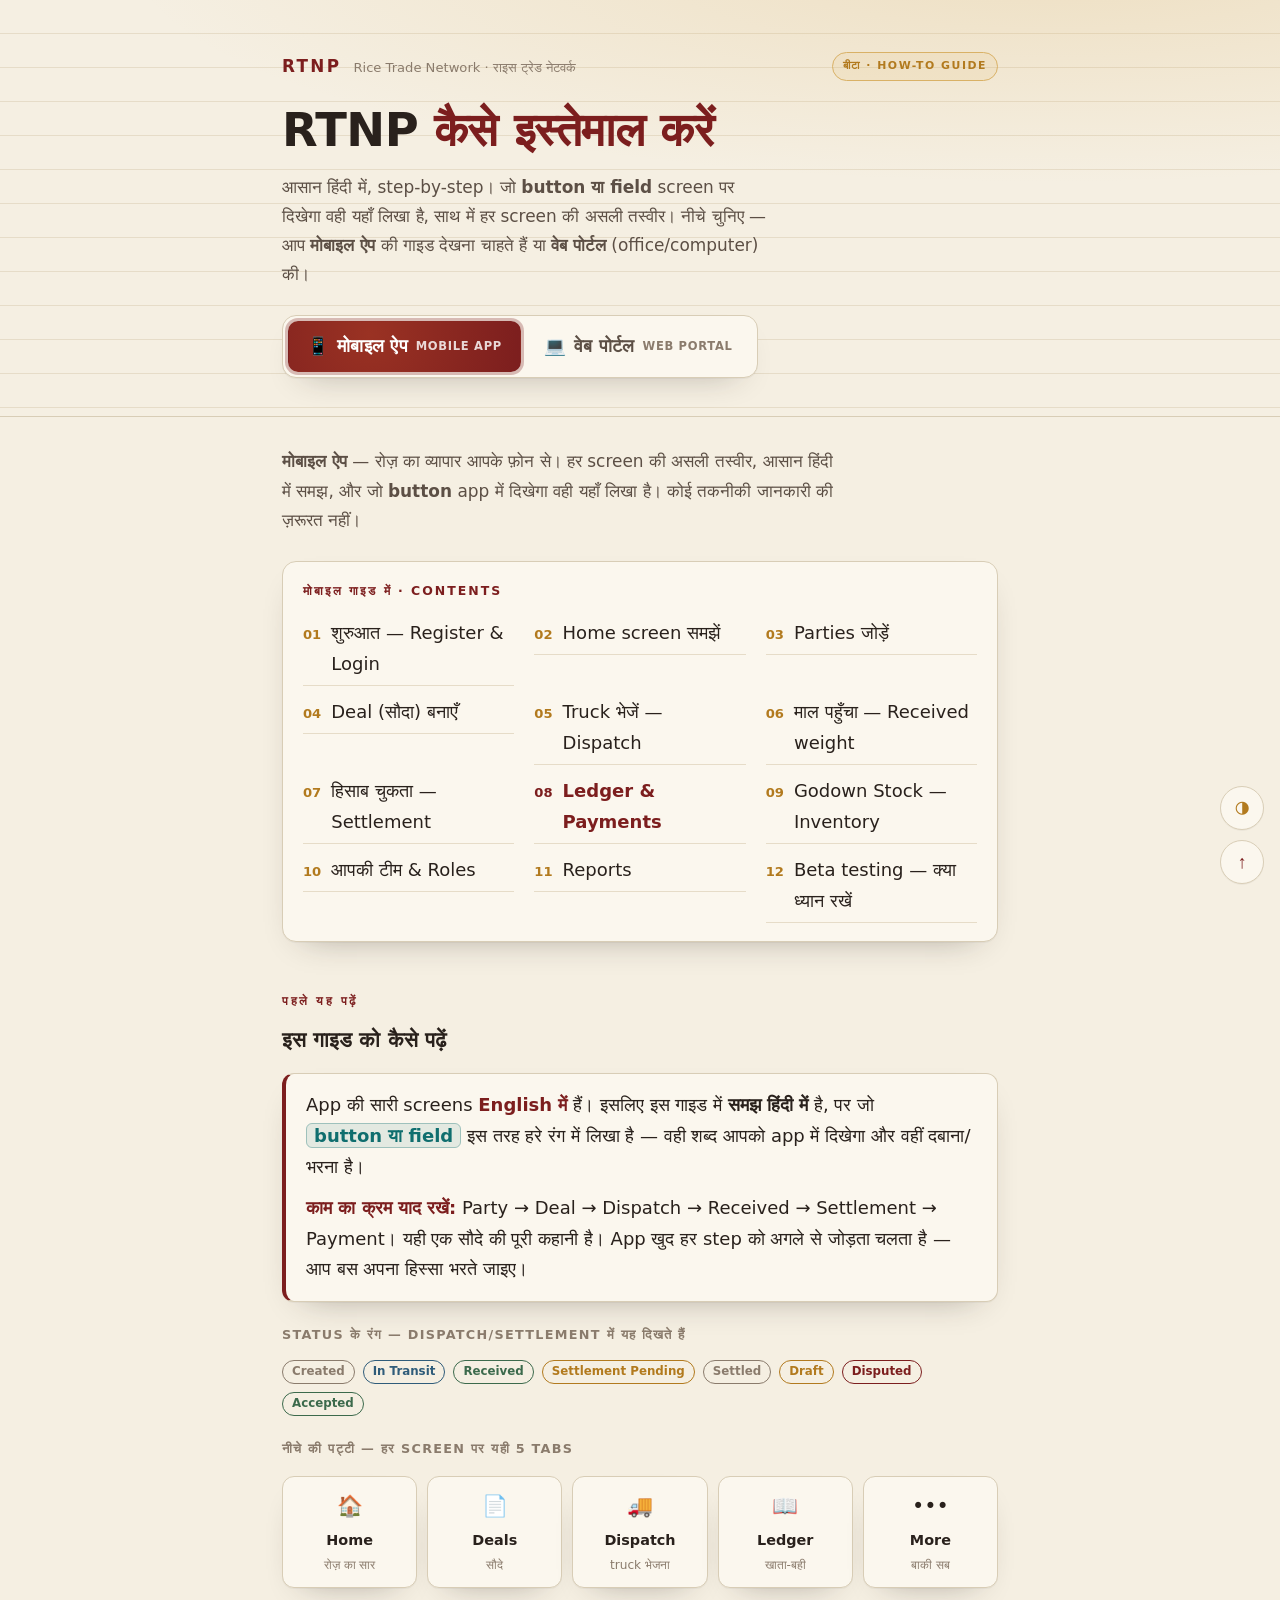
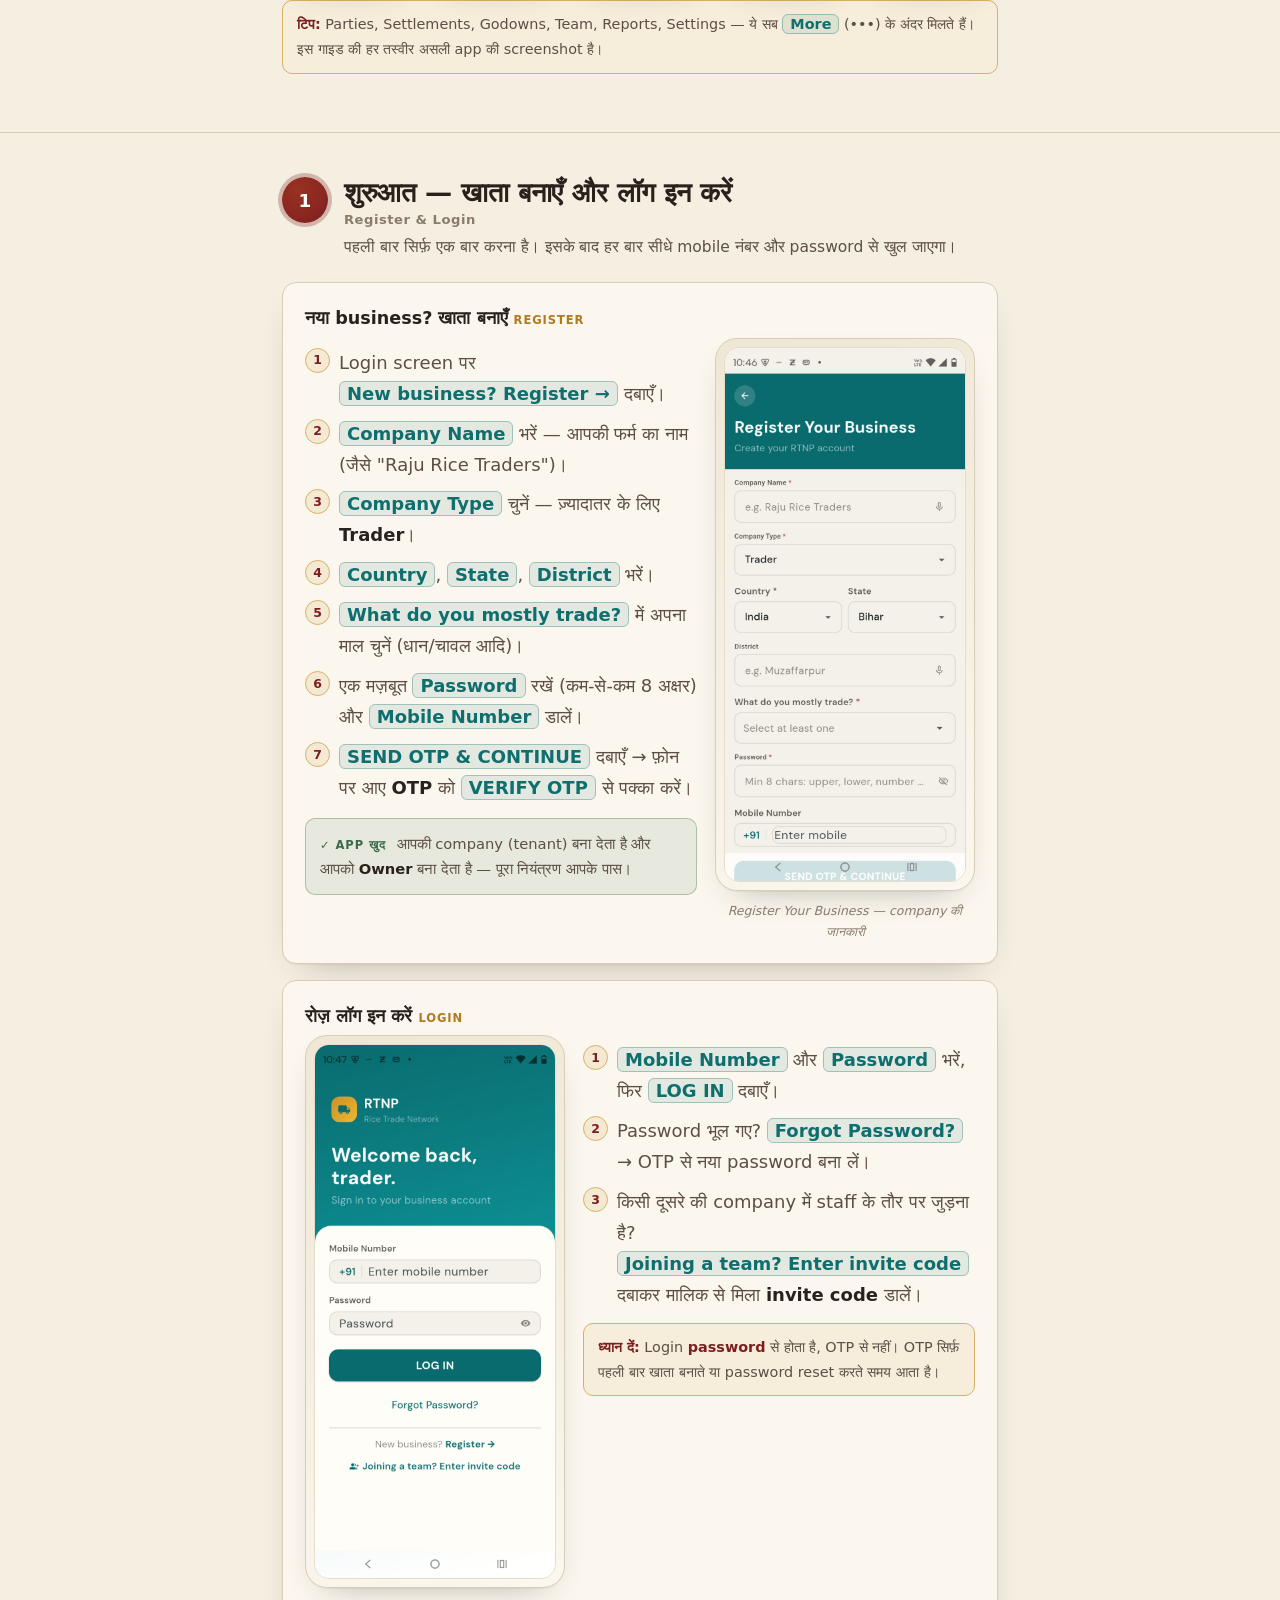
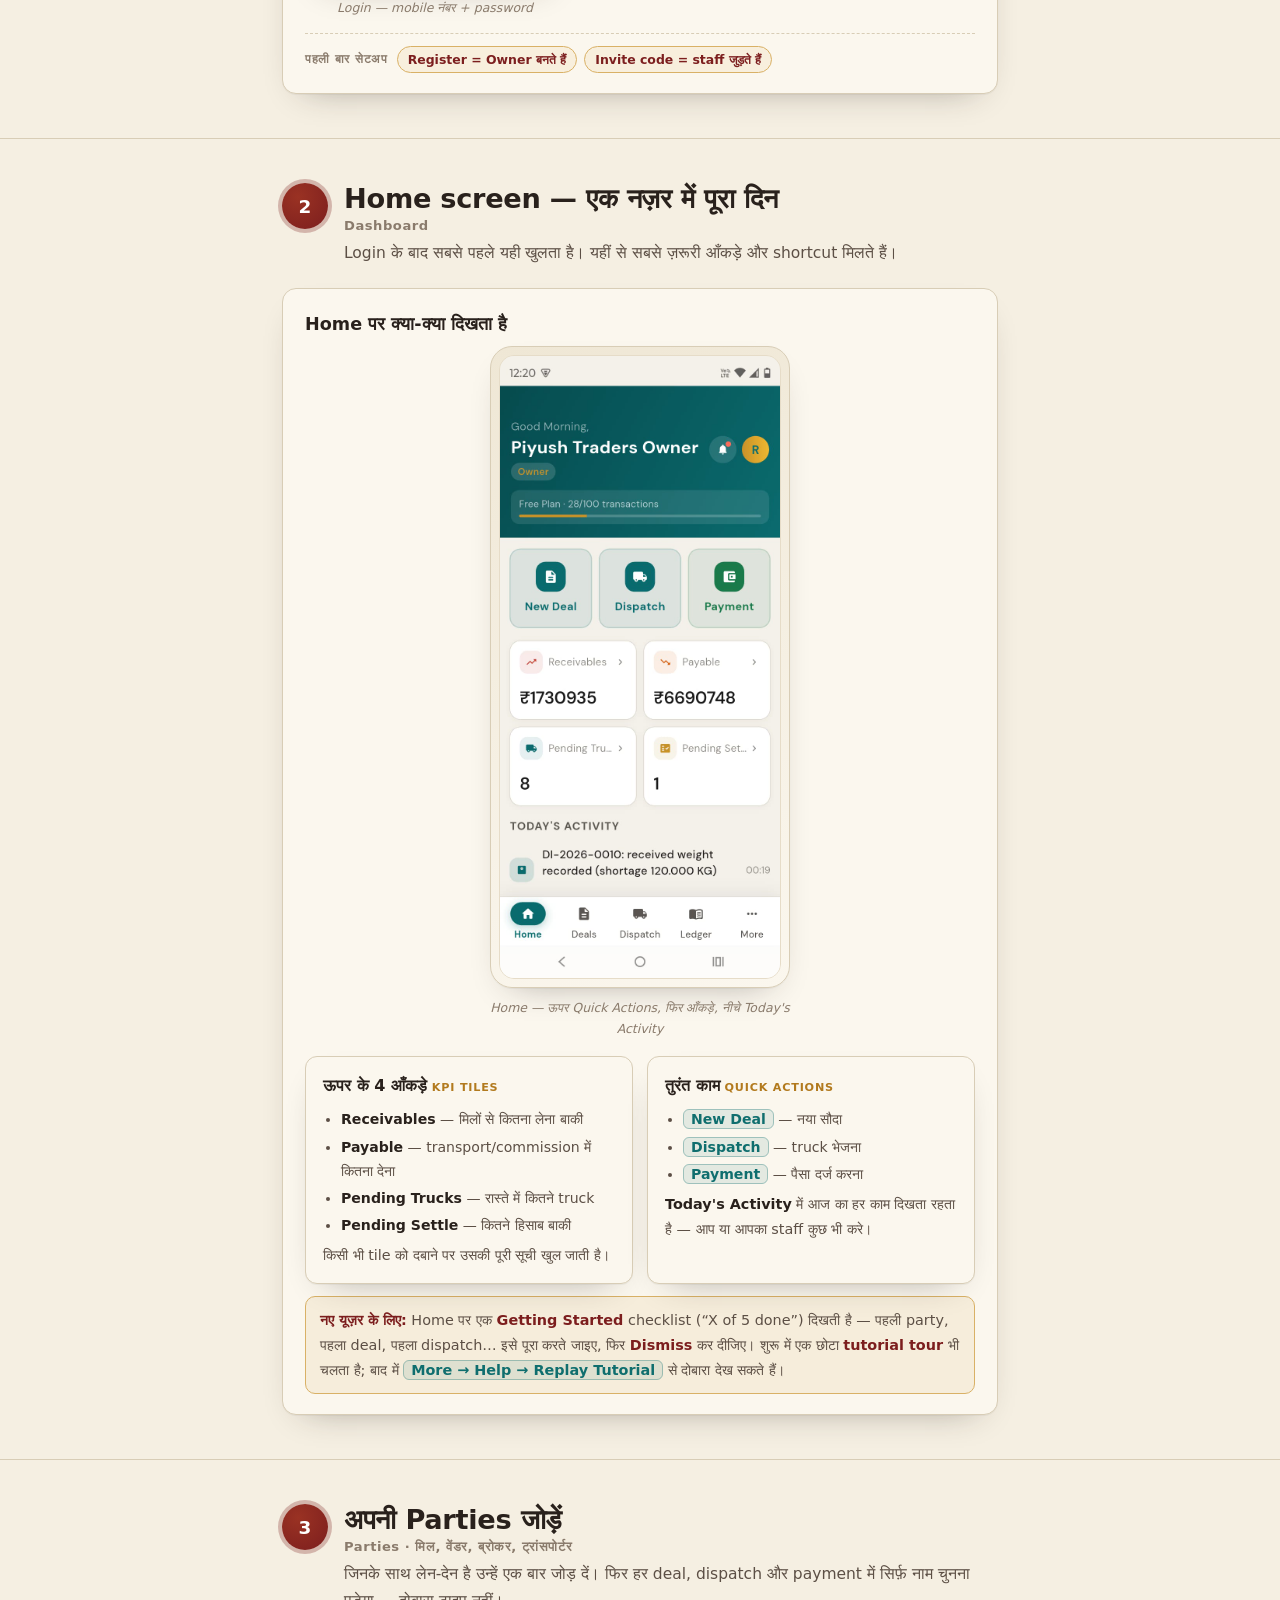
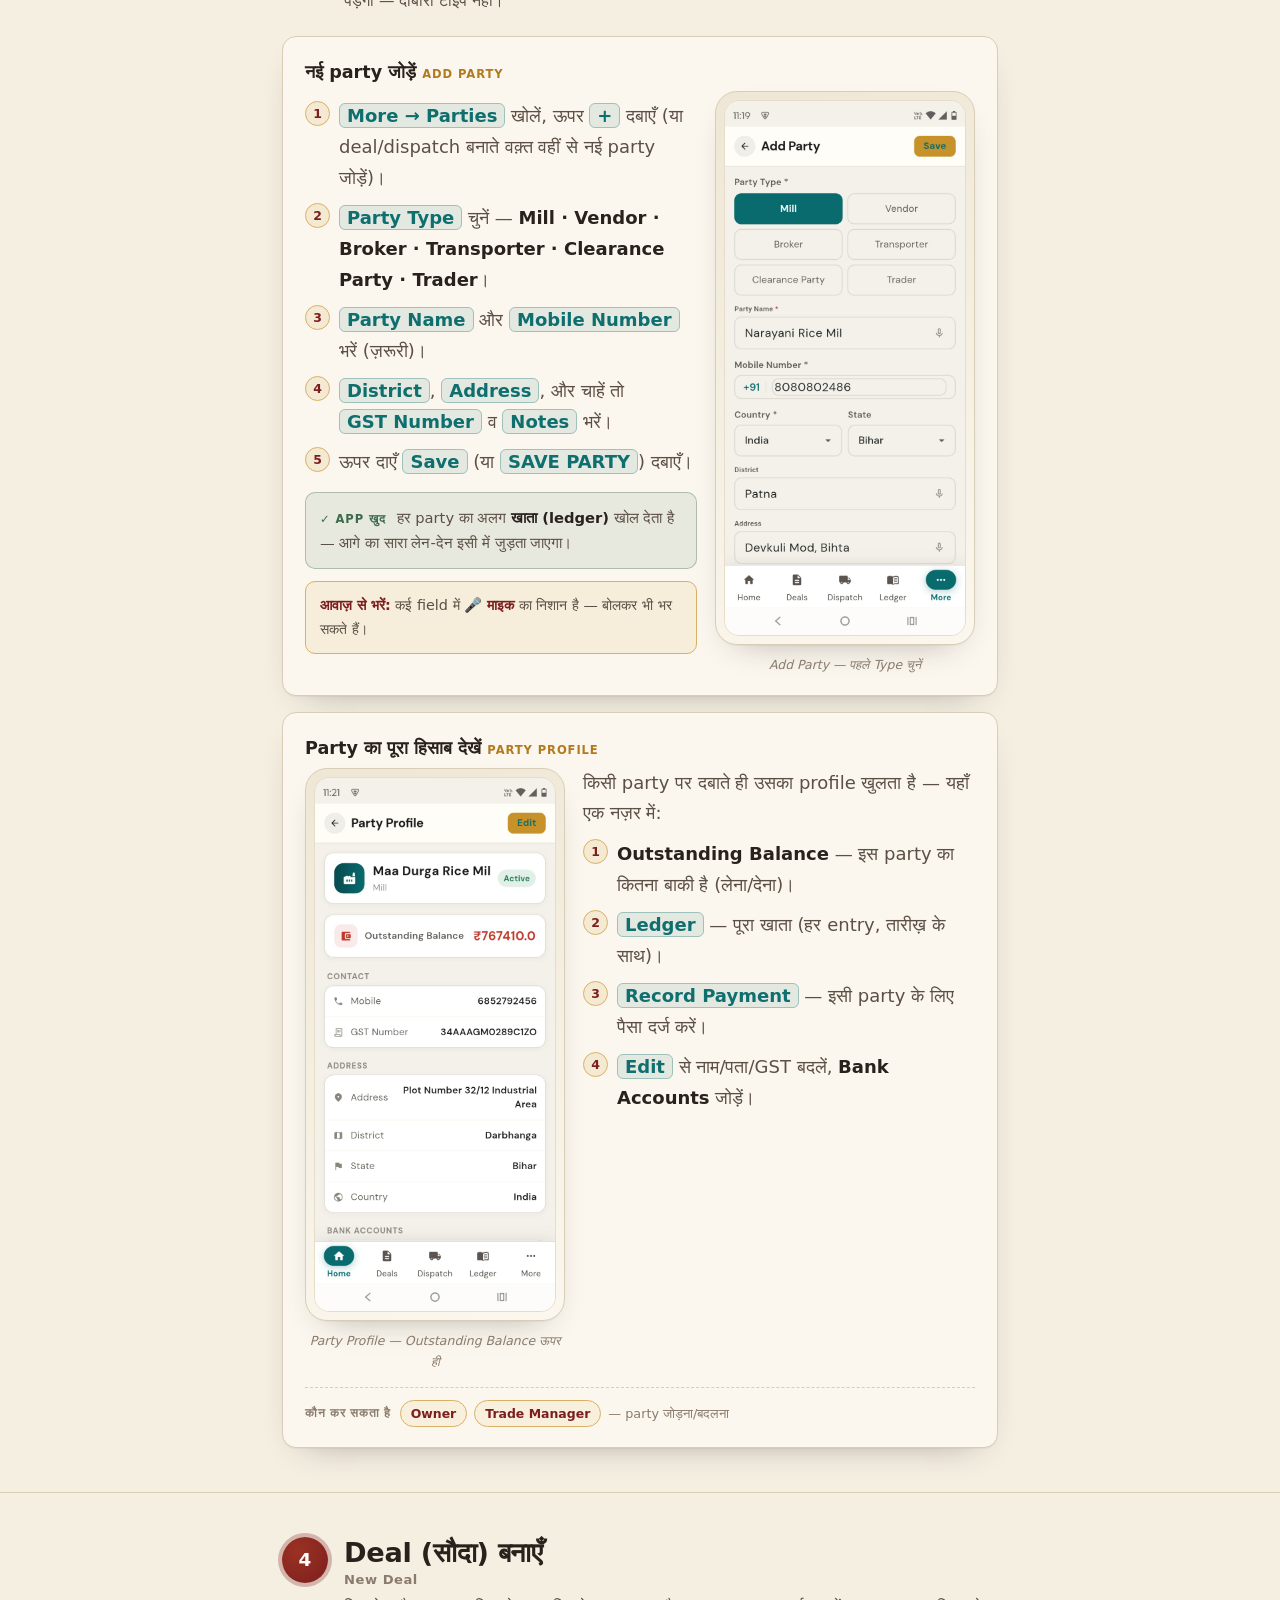
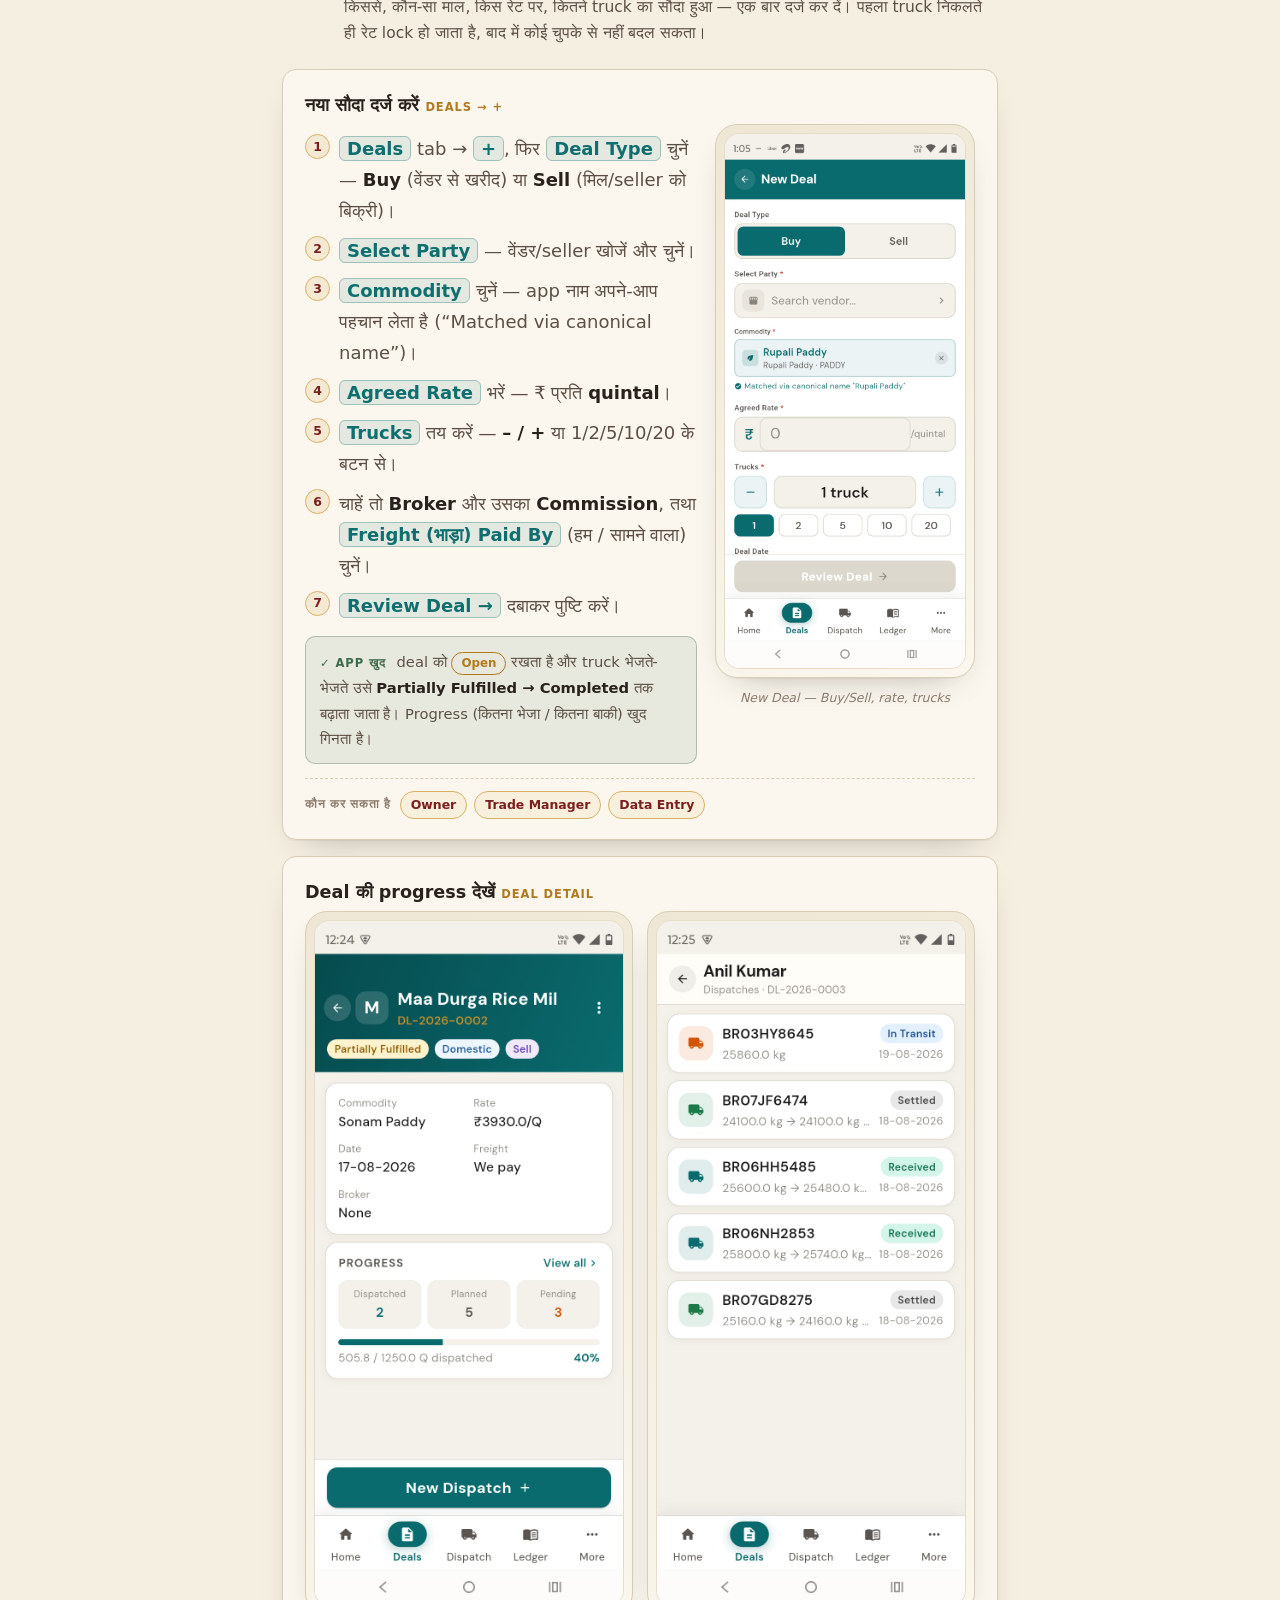
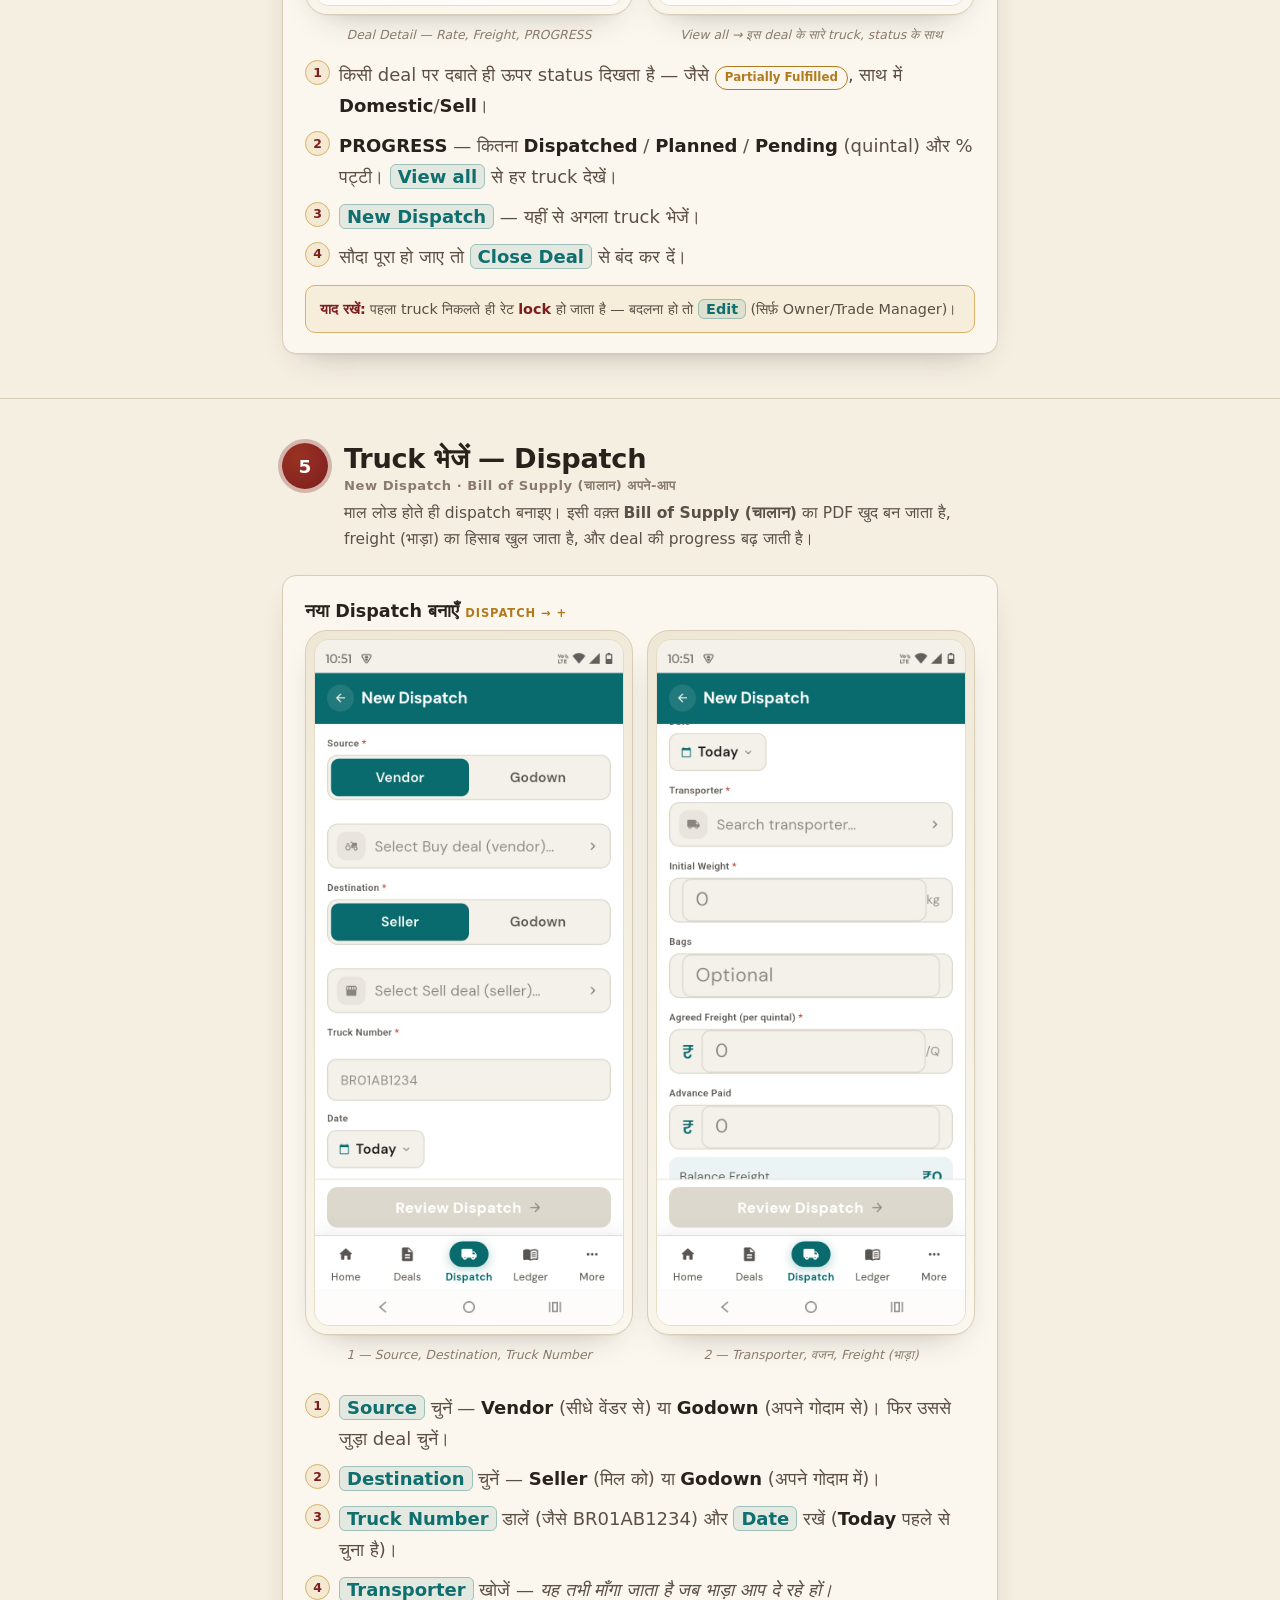
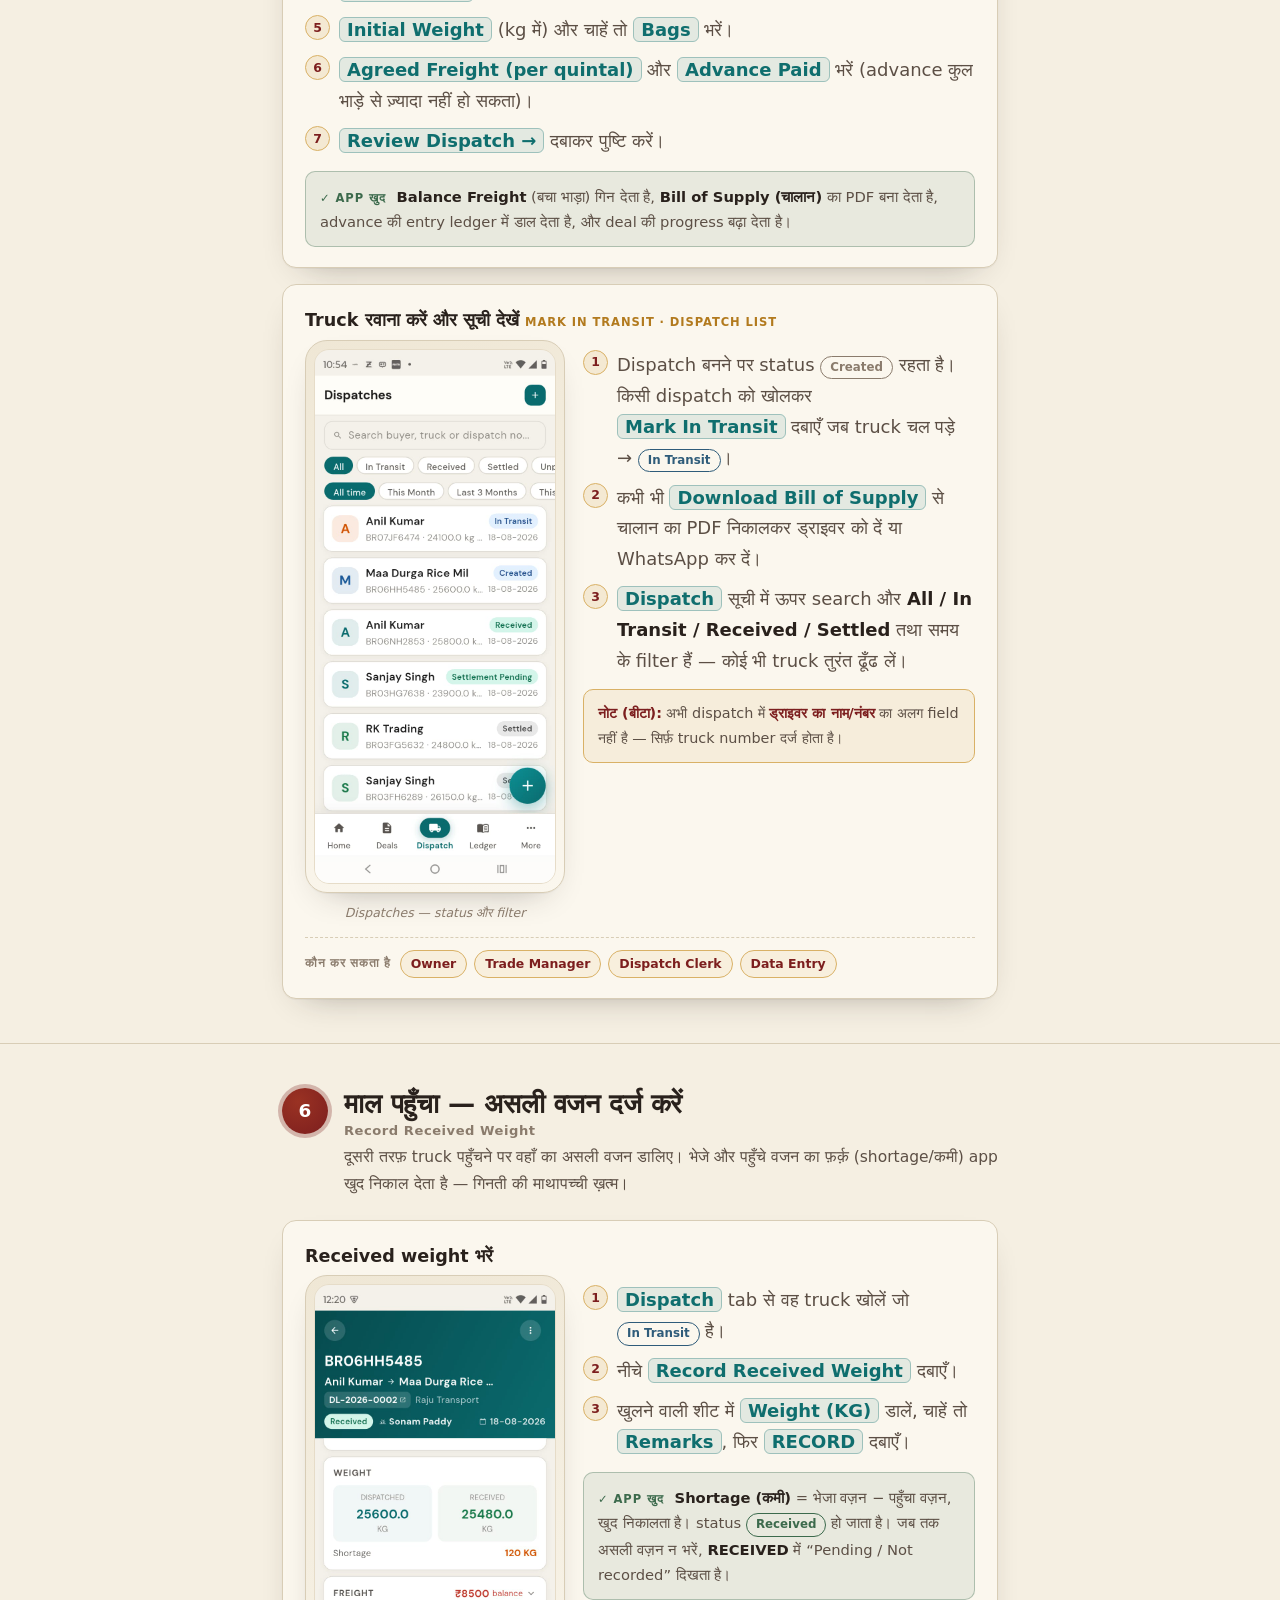
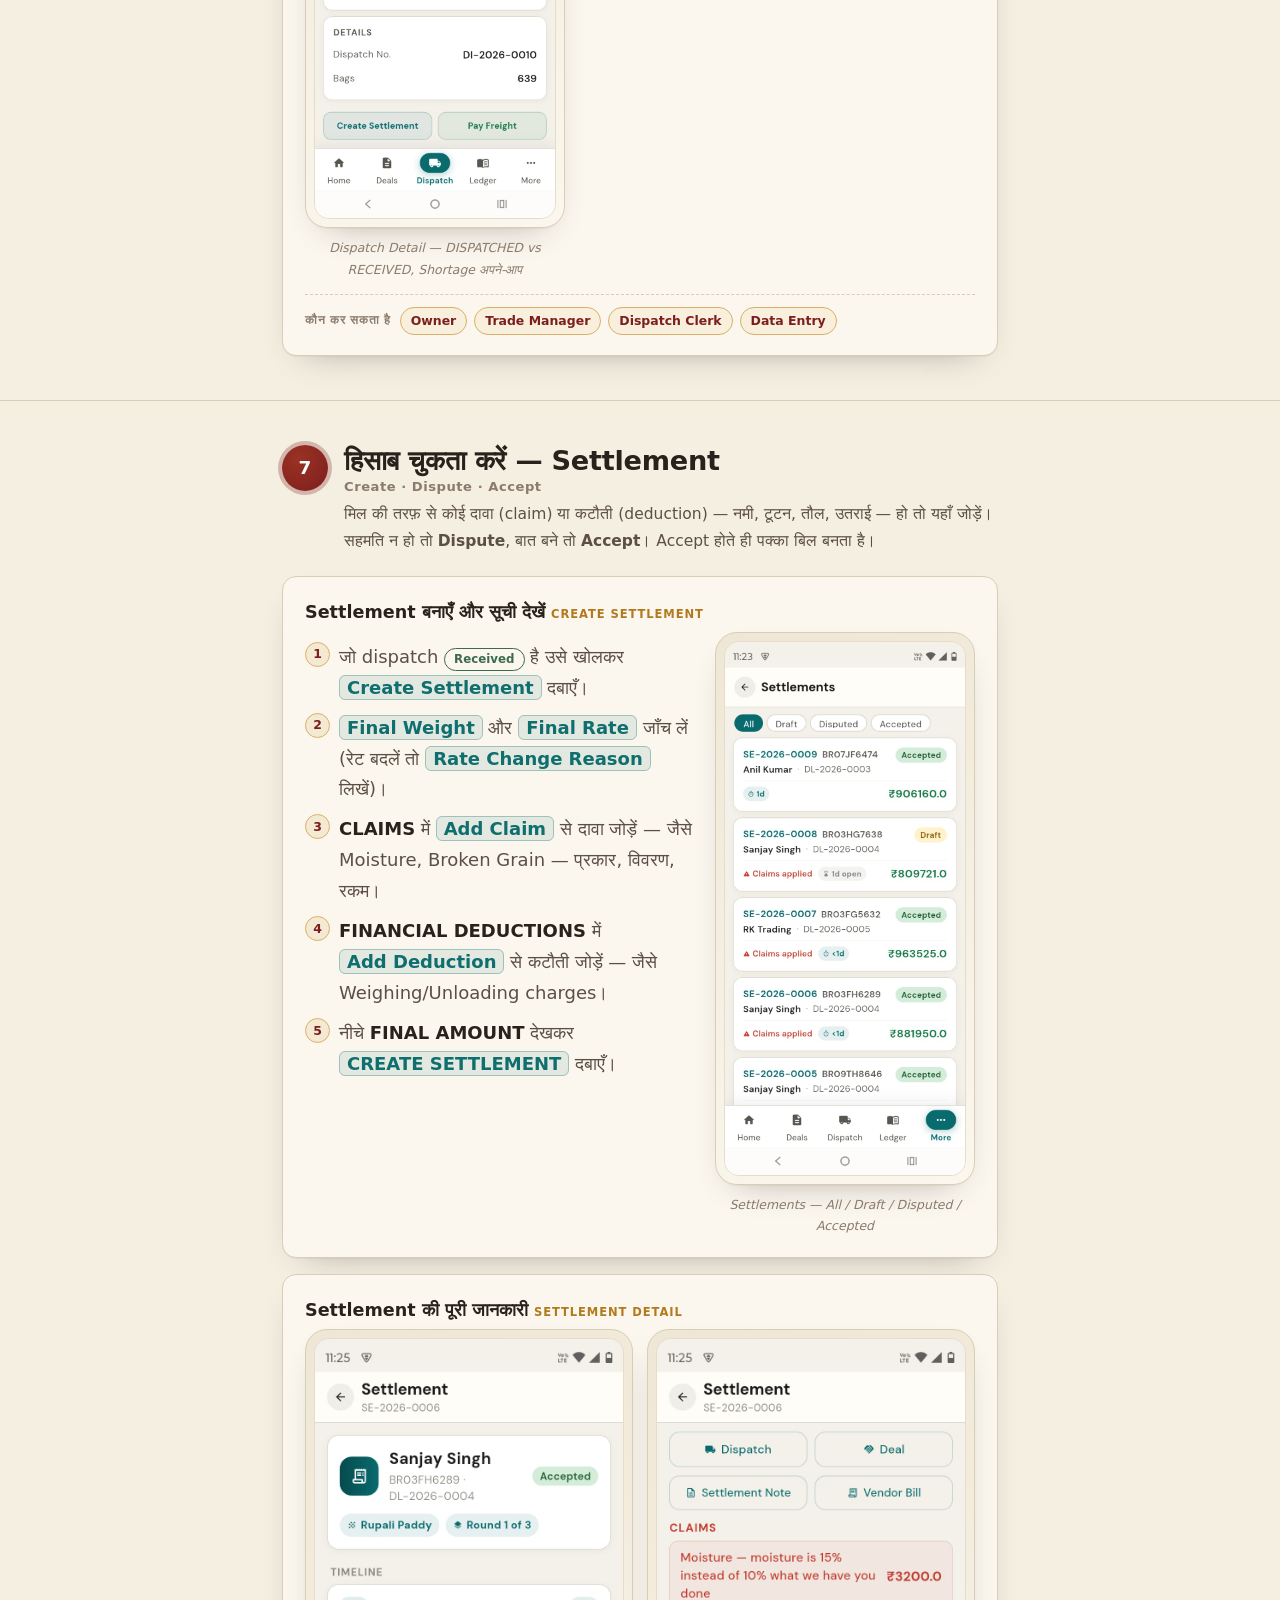
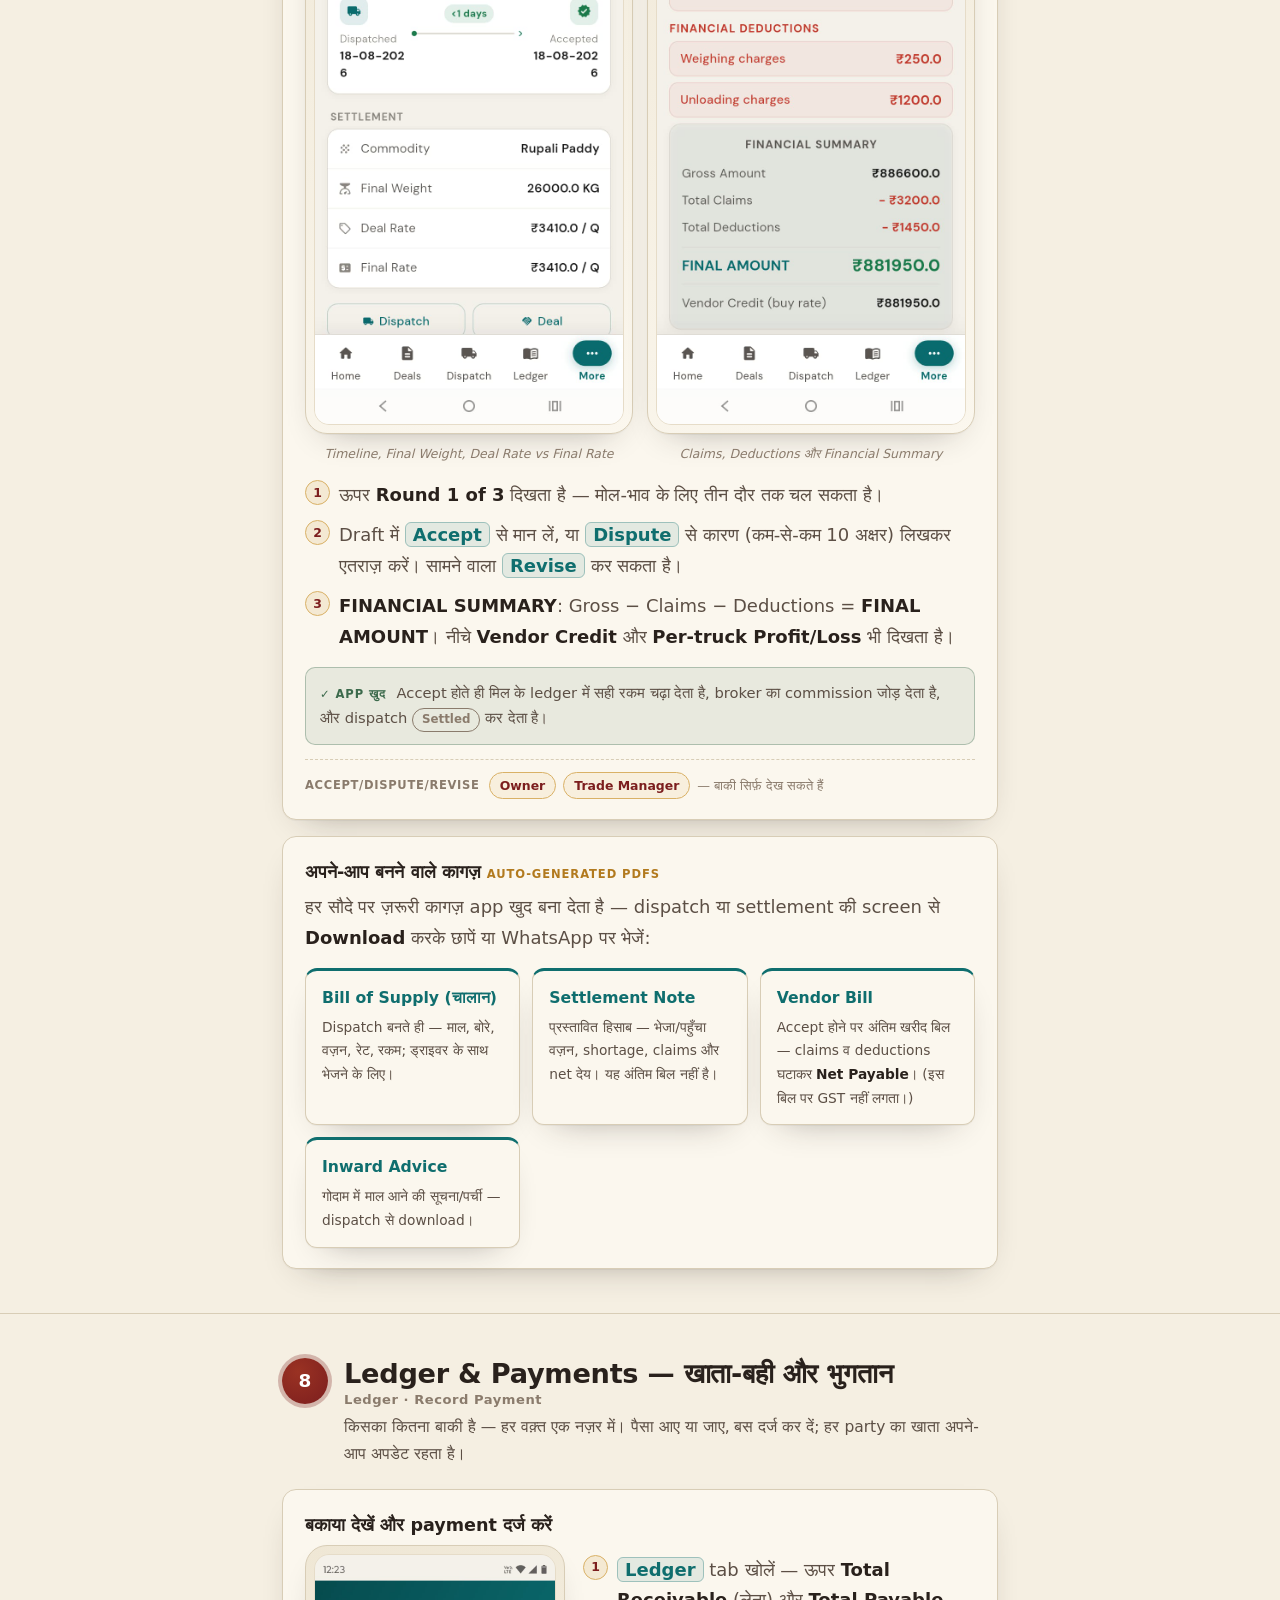
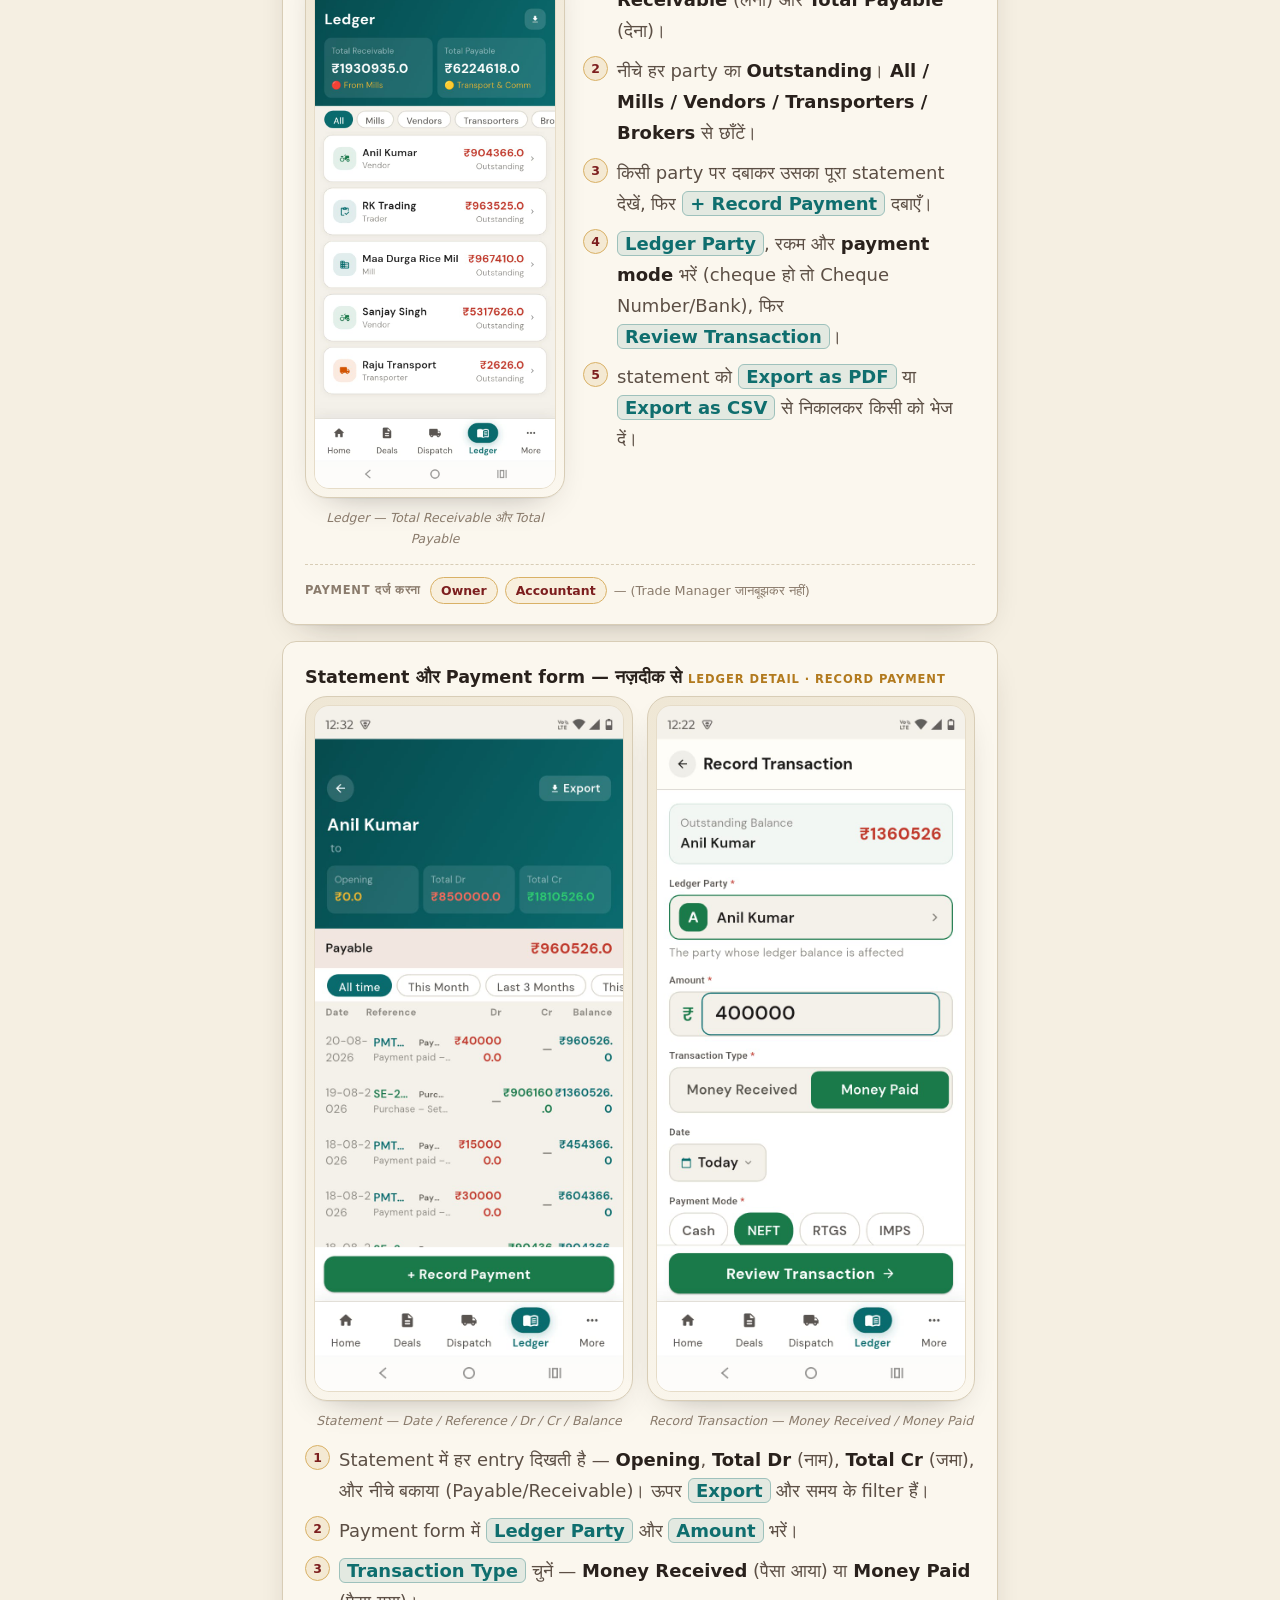
==== commit 05b022cf: "Added documentation for web portal" ====
--- a/index.html
+++ b/index.html
@@ -3,12 +3,12 @@
 <head>
 <meta charset="utf-8">
 <meta name="viewport" content="width=device-width, initial-scale=1">
-<title>RTNP — कैसे इस्तेमाल करें · How to Use</title>
-<meta name="description" content="RTNP मोबाइल ऐप कैसे इस्तेमाल करें — बीटा how-to guide (Hindi + English) with real app screenshots.">
+<title>RTNP — कैसे इस्तेमाल करें · Mobile App + Web Portal</title>
+<meta name="description" content="RTNP कैसे इस्तेमाल करें — मोबाइल ऐप और वेब पोर्टल दोनों की how-to guide (Hindi + English) with real screenshots.">
 <meta name="color-scheme" content="light dark">
 <meta name="theme-color" content="#0F6E6E">
-<meta property="og:title" content="RTNP — कैसे इस्तेमाल करें · How to Use">
-<meta property="og:description" content="RTNP मोबाइल ऐप — कैसे इस्तेमाल करें (How to Use). Beta guide with real screenshots.">
+<meta property="og:title" content="RTNP — कैसे इस्तेमाल करें · Mobile App + Web Portal">
+<meta property="og:description" content="RTNP मोबाइल ऐप और वेब पोर्टल — कैसे इस्तेमाल करें (How to Use). Beta guide with real screenshots.">
 <meta property="og:type" content="website">
 <link rel="icon" href="favicon.svg" type="image/svg+xml">
 <link rel="stylesheet" href="css/styles.css">
@@ -23,31 +23,52 @@
     </div>
     <h1>RTNP <span class="hl">कैसे इस्तेमाल करें</span></h1>
     <p class="lede">
-      एक-एक काम, step-by-step। हर screen की असली तस्वीर, आसान हिंदी में समझ, और जो
-      <b>button</b> app में दिखेगा वही यहाँ लिखा है। कोई तकनीकी जानकारी की ज़रूरत नहीं।
+      आसान हिंदी में, step-by-step। जो <b>button या field</b> screen पर दिखेगा वही यहाँ लिखा है,
+      साथ में हर screen की असली तस्वीर। नीचे चुनिए — आप <b>मोबाइल ऐप</b> की गाइड देखना चाहते हैं या
+      <b>वेब पोर्टल</b> (office/computer) की।
     </p>
 
-    <nav class="toc" aria-label="विषय-सूची">
-      <h2>इस गाइड में · Contents</h2>
-      <ol>
-        <li><a href="#start">शुरुआत — Register &amp; Login</a></li>
-        <li><a href="#home">Home screen समझें</a></li>
-        <li><a href="#party">Parties जोड़ें</a></li>
-        <li><a href="#deal">Deal (सौदा) बनाएँ</a></li>
-        <li><a href="#dispatch">Truck भेजें — Dispatch</a></li>
-        <li><a href="#received">माल पहुँचा — Received weight</a></li>
-        <li><a href="#settle">हिसाब चुकता — Settlement</a></li>
-        <li><a href="#ledger">Ledger &amp; Payments</a></li>
-        <li><a href="#stock">Godown Stock — Inventory</a></li>
-        <li><a href="#team">आपकी टीम &amp; Roles</a></li>
-        <li><a href="#reports">Reports</a></li>
-        <li><a href="#beta">Beta testing — क्या ध्यान रखें</a></li>
-      </ol>
-    </nav>
+    <div class="seg" role="tablist" aria-label="कौन-सी गाइड देखें">
+      <button class="seg-btn active" role="tab" aria-selected="true" data-view="mobile">
+        <span class="seg-ic">📱</span> मोबाइल ऐप <span class="seg-en">Mobile App</span>
+      </button>
+      <button class="seg-btn" role="tab" aria-selected="false" data-view="web">
+        <span class="seg-ic">💻</span> वेब पोर्टल <span class="seg-en">Web Portal</span>
+      </button>
+    </div>
   </div>
 </header>
 
 <main>
+
+<!-- ================= MOBILE APP GUIDE ================= -->
+<div id="view-mobile" class="guide-view active" role="tabpanel" aria-label="मोबाइल ऐप गाइड">
+
+  <section class="intro">
+    <div class="wrap">
+      <p class="lede" style="max-width:52ch;">
+        <b>मोबाइल ऐप</b> — रोज़ का व्यापार आपके फ़ोन से। हर screen की असली तस्वीर, आसान हिंदी में समझ,
+        और जो <b>button</b> app में दिखेगा वही यहाँ लिखा है। कोई तकनीकी जानकारी की ज़रूरत नहीं।
+      </p>
+      <nav class="toc" aria-label="विषय-सूची — मोबाइल">
+        <h2>मोबाइल गाइड में · Contents</h2>
+        <ol>
+          <li><a href="#start">शुरुआत — Register &amp; Login</a></li>
+          <li><a href="#home">Home screen समझें</a></li>
+          <li><a href="#party">Parties जोड़ें</a></li>
+          <li><a href="#deal">Deal (सौदा) बनाएँ</a></li>
+          <li><a href="#dispatch">Truck भेजें — Dispatch</a></li>
+          <li><a href="#received">माल पहुँचा — Received weight</a></li>
+          <li><a href="#settle">हिसाब चुकता — Settlement</a></li>
+          <li><a href="#ledger">Ledger &amp; Payments</a></li>
+          <li><a href="#stock">Godown Stock — Inventory</a></li>
+          <li><a href="#team">आपकी टीम &amp; Roles</a></li>
+          <li><a href="#reports">Reports</a></li>
+          <li><a href="#beta">Beta testing — क्या ध्यान रखें</a></li>
+        </ol>
+      </nav>
+    </div>
+  </section>
 
   <!-- HOW TO READ -->
   <section id="howto" style="padding-top:34px;">
@@ -631,6 +652,631 @@
     </div>
   </section>
 
+</div><!-- /view-mobile -->
+
+<!-- ================= WEB PORTAL GUIDE ================= -->
+<div id="view-web" class="guide-view" role="tabpanel" aria-label="वेब पोर्टल गाइड" hidden>
+
+  <section class="intro">
+    <div class="wrap">
+      <p class="lede" style="max-width:56ch;">
+        <b>वेब पोर्टल</b> — बड़े काम के लिए कंप्यूटर/लैपटॉप की बड़ी screen पर। यह वही RTNP है, वही data —
+        बस office staff के लिए बना हुआ। आपकी field टीम (गोदाम, dispatch) मोबाइल ऐप पर ही रहती है;
+        office में बैठे लोग यहाँ से एक साथ ज़्यादा देख और कर सकते हैं।
+      </p>
+      <p class="lede" style="max-width:56ch; margin-top:10px;">
+        खोलिए: browser में <code class="lbl">portal का पता</code> टाइप करें और अपने <b>उसी mobile नंबर व password</b>
+        से लॉग इन करें जो मोबाइल ऐप में है। दोनों एक ही खाते से चलते हैं।
+      </p>
+      <nav class="toc" aria-label="विषय-सूची — वेब">
+        <h2>वेब गाइड में · Contents</h2>
+        <ol>
+          <li><a href="#w-howto">पोर्टल की बनावट समझें</a></li>
+          <li><a href="#w-login">लॉग इन करें — Login</a></li>
+          <li><a href="#w-dashboard">Dashboard</a></li>
+          <li><a href="#w-deals">Deals — सौदे</a></li>
+          <li><a href="#w-dispatch">Dispatches — truck</a></li>
+          <li><a href="#w-settle">Settlements — हिसाब</a></li>
+          <li><a href="#w-ledger">Ledger &amp; Payments</a></li>
+          <li><a href="#w-parties">Parties</a></li>
+          <li><a href="#w-stock">Inventory &amp; Commodities</a></li>
+          <li><a href="#w-reports">Reports &amp; Exports</a></li>
+          <li><a href="#w-audit">Audit Trail</a></li>
+          <li><a href="#w-admin">Team &amp; Settings</a></li>
+        </ol>
+      </nav>
+    </div>
+  </section>
+
+  <!-- W-HOWTO: ORIENTATION -->
+  <section id="w-howto">
+    <div class="wrap">
+      <span class="eyebrow">पहले यह पढ़ें</span>
+      <h2 style="margin:8px 0 14px; font-size:1.3rem; font-weight:800;">पोर्टल की बनावट — एक बार समझ लें</h2>
+      <div class="callout">
+        <p>पूरे portal में <strong>बाईं ओर एक पट्टी (sidebar)</strong> हमेशा दिखती है — यही आपका मुख्य menu है।
+        ऊपर <strong>top bar</strong> में search, company का नाम और आपका नाम/role रहता है। बीच का बड़ा हिस्सा
+        उस screen का काम दिखाता है जिस पर आप हैं।</p>
+        <p><strong>काम का क्रम वही है:</strong> Party → Deal → Dispatch → Received → Settlement → Payment।
+        पोर्टल हर step को अगले से खुद जोड़ता है — आप बस अपना हिस्सा भरते जाइए।</p>
+      </div>
+
+      <p style="margin:22px 0 6px; font-size:.8rem; letter-spacing:.1em; text-transform:uppercase; font-weight:800; color:var(--ink-faint);">बाईं पट्टी (Sidebar) — यहीं से हर जगह जाएँ</p>
+      <div class="tablewrap">
+        <table>
+          <thead><tr><th>Menu</th><th>क्या मिलता है</th></tr></thead>
+          <tbody>
+            <tr><td>Dashboard</td><td>पूरे दिन/महीने का सार, ज़रूरी आँकड़े और shortcut</td></tr>
+            <tr><td>Deals</td><td>सारे सौदे — बनाना, देखना, बंद करना</td></tr>
+            <tr><td>Dispatches</td><td>सारे truck — भेजना, रवाना करना, वजन दर्ज</td></tr>
+            <tr><td>Settlements</td><td>हिसाब — claims, dispute, accept</td></tr>
+            <tr><td>Ledger</td><td>हर party का खाता — कौन-कितना बाकी</td></tr>
+            <tr><td>Payments</td><td>पैसा आया/गया दर्ज करना</td></tr>
+            <tr><td>Parties</td><td>मिल, वेंडर, ब्रोकर, ट्रांसपोर्टर</td></tr>
+            <tr><td>Inventory</td><td>गोदाम में कहाँ कितना माल</td></tr>
+            <tr><td>Commodities</td><td>आपके माल (अनाज) की सूची</td></tr>
+            <tr><td>Reports</td><td>per-truck मुनाफ़ा और CSV export</td></tr>
+            <tr><td>Audit Trail</td><td>किसने क्या किया — पूरा इतिहास</td></tr>
+            <tr><td>Team</td><td>staff बुलाना, role देना/बदलना</td></tr>
+            <tr><td>Settings</td><td>company की जानकारी, bank, subscription</td></tr>
+          </tbody>
+        </table>
+      </div>
+
+      <div class="callout" style="margin-top:18px; border-left-color:var(--teal);">
+        <p><strong style="color:var(--teal);">मोबाइल से क्या अलग है — जान लें</strong></p>
+        <p>काम वही है, पर बड़ी screen के कुछ फ़ायदे यहीं मिलते हैं:</p>
+        <ul style="margin:8px 0 0; padding-left:18px; color:var(--ink-soft);">
+          <li><b>एक साथ ज़्यादा दिखता है</b> — detail screens में बीच में मुख्य जानकारी और दाईं ओर side-panel (जैसे Freight, Documents, Actions)।</li>
+          <li><b>Excel/CSV export</b> — Ledger और Reports से एक click में <code class="lbl">Export CSV</code>। (मोबाइल में यह सीमित है।)</li>
+          <li><b>Company switcher</b> — top bar में company का नाम; एक से ज़्यादा company हों तो वहीं से बदलें।</li>
+          <li><b>PDF</b> (Bill of Supply आदि) एक नए browser tab में खुलते हैं — वहाँ से छापें या save करें।</li>
+          <li><b>Audit Trail</b> में <code class="lbl">← Prev</code> / <code class="lbl">Next →</code> से पन्ने बदलें।</li>
+          <li><b>ध्यान दें:</b> top bar का बड़ा <code class="lbl">Search deals, trucks, parties…</code> box अभी सिर्फ़ दिखावे का है — असली search हर screen के अपने search box में है।</li>
+        </ul>
+      </div>
+    </div>
+  </section>
+
+  <!-- W1: LOGIN -->
+  <section id="w-login">
+    <div class="wrap">
+      <div class="sec-head">
+        <div class="sec-seal num">1</div>
+        <div>
+          <h2>लॉग इन करें<span class="en">Login · Sign In</span></h2>
+          <p class="why">वही mobile नंबर और password जो मोबाइल ऐप में है। पहली बार खाता मोबाइल ऐप से बनता है या invite code से जुड़ते हैं।</p>
+        </div>
+      </div>
+      <div class="task">
+        <h3>पोर्टल में घुसें<span class="en">Sign In</span></h3>
+        <ol class="steps">
+          <li>browser में portal का पता खोलें — <code class="lbl">Welcome back</code> वाली screen दिखेगी।</li>
+          <li><code class="lbl">Mobile number</code> (10 अंक) और <code class="lbl">Password</code> भरें।</li>
+          <li>अपने ही कंप्यूटर पर हों तो <code class="lbl">Keep me signed in</code> रहने दें — बार-बार लॉग इन नहीं करना पड़ेगा। साझा/दूसरे कंप्यूटर पर इसे हटा दें।</li>
+          <li><code class="lbl">Sign In</code> दबाएँ। आप सीधे <b>Dashboard</b> पर पहुँच जाएँगे।</li>
+        </ol>
+        <figure class="webshot">
+          <div class="browser"><div class="bar"><span class="dot r"></span><span class="dot y"></span><span class="dot g"></span><span class="addr">rtnp — Login</span></div>
+            <a href="images/web/login.jpeg" target="_blank" rel="noopener"><img src="images/web/login.jpeg" alt="Web portal login screen" loading="lazy" decoding="async"></a></div>
+          <figcaption>Login — Mobile number + Password, फिर Sign In</figcaption>
+        </figure>
+        <div class="tip"><b>Password भूल गए?</b> <code class="lbl">Forgot password?</code> दबाएँ → <code class="lbl">Send OTP</code> से फ़ोन पर code मँगाएँ → <code class="lbl">OTP</code> और <code class="lbl">New password</code> भरकर <code class="lbl">Reset Password</code>। <b>एक से ज़्यादा company</b> में हैं तो लॉग इन के बाद <code class="lbl">Choose a company</code> दिखेगा — अपनी company चुन लें।</div>
+      </div>
+    </div>
+  </section>
+
+  <!-- W2: DASHBOARD -->
+  <section id="w-dashboard">
+    <div class="wrap">
+      <div class="sec-head">
+        <div class="sec-seal num">2</div>
+        <div>
+          <h2>Dashboard — एक नज़र में पूरा कारोबार<span class="en">Dashboard</span></h2>
+          <p class="why">लॉग इन के बाद यही सबसे पहले खुलता है। ज़रूरी आँकड़े, आज की गतिविधि और तुरंत काम के shortcut यहीं हैं।</p>
+        </div>
+      </div>
+      <div class="task">
+        <h3>Dashboard पर क्या-क्या है</h3>
+        <figure class="webshot">
+          <div class="browser"><div class="bar"><span class="dot r"></span><span class="dot y"></span><span class="dot g"></span><span class="addr">rtnp/dashboard</span></div>
+            <a href="images/web/dashboard.jpeg" target="_blank" rel="noopener"><img src="images/web/dashboard.jpeg" alt="Dashboard with KPI tiles, activity and quick actions" loading="lazy" decoding="async"></a></div>
+          <figcaption>Dashboard — ऊपर 4 आँकड़े, बाएँ Today’s Activity, दाएँ Quick Actions</figcaption>
+        </figure>
+        <div class="grid2">
+          <div class="mini"><h4>ऊपर के 4 आँकड़े<span class="en">KPI tiles</span></h4>
+            <ul>
+              <li><b>Mill Receivables</b> — मिलों से कितना लेना बाकी</li>
+              <li><b>Freight Payable</b> — भाड़े में कितना देना (<code class="lbl">{n} pending</code>)</li>
+              <li><b>Open Deals</b> — कितने सौदे चालू</li>
+              <li><b>Pending Settlements</b> — कितने हिसाब बाकी</li>
+            </ul>
+          </div>
+          <div class="mini"><h4>तुरंत काम<span class="en">Quick Actions</span></h4>
+            <ul>
+              <li><code class="lbl">New Deal</code> — नया सौदा</li>
+              <li><code class="lbl">New Dispatch</code> — truck भेजना</li>
+              <li><code class="lbl">Record Payment</code> — पैसा दर्ज</li>
+              <li><code class="lbl">View Ledger</code> — खाता खोलें</li>
+            </ul>
+          </div>
+        </div>
+        <div class="app-does"><span class="k">✓ App खुद</span> ये आँकड़े थोड़ी-थोड़ी देर में ताज़ा करता रहता है। <b>Today’s Activity</b> में आज का हर काम दिखता है (कुछ न हुआ हो तो <code class="lbl">No activity yet today</code>)। नीचे <b>This Month</b> में महीने का <code class="lbl">Settled</code>, <code class="lbl">Payments</code> और <code class="lbl">Cap used</code>।</div>
+        <div class="tip"><b>Free Plan की सीमा:</b> ऊपर <code class="lbl">Free Plan — X of 100 transactions used</code> की पट्टी दिखती है। <code class="lbl">Upgrade Plan</code> अभी self-service नहीं — यह sales से संपर्क का mail खोलता है।</div>
+      </div>
+    </div>
+  </section>
+
+  <!-- W3: DEALS -->
+  <section id="w-deals">
+    <div class="wrap">
+      <div class="sec-head">
+        <div class="sec-seal num">3</div>
+        <div>
+          <h2>Deals — सौदे बनाएँ और देखें<span class="en">Deal Register</span></h2>
+          <p class="why">किससे, कौन-सा माल, किस रेट पर, कितने truck — एक बार दर्ज करें। पहला truck निकलते ही रेट lock हो जाता है।</p>
+        </div>
+      </div>
+
+      <div class="task">
+        <h3>सारे सौदे देखें<span class="en">Deals list</span></h3>
+        <figure class="webshot">
+          <div class="browser"><div class="bar"><span class="dot r"></span><span class="dot y"></span><span class="dot g"></span><span class="addr">rtnp/deals</span></div>
+            <a href="images/web/deals.jpeg" target="_blank" rel="noopener"><img src="images/web/deals.jpeg" alt="Deal Register list with filters and columns" loading="lazy" decoding="async"></a></div>
+          <figcaption>Deal Register — ऊपर search व filter, नीचे हर सौदा एक पंक्ति में</figcaption>
+        </figure>
+        <ol class="steps">
+          <li>बाईं पट्टी से <code class="lbl">Deals</code> खोलें। ऊपर search box <code class="lbl">Search deals, mills, commodities…</code> से कोई भी सौदा ढूँढें।</li>
+          <li>छाँटने के लिए chips: <code class="lbl">All</code> · <code class="lbl">Open</code> · <code class="lbl">Partially Fulfilled</code> · <code class="lbl">Completed</code> · <code class="lbl">Closed</code>।</li>
+          <li>हर पंक्ति में <b>Deal No.</b>, party/commodity, <b>Direction</b> (Buy/Sell), status, भाड़ा (<code class="lbl">We pay</code>/<code class="lbl">They pay</code>), <b>Rate</b> और <b>Progress</b> (कितने truck भेजे/तय) दिखता है।</li>
+          <li>किसी भी पंक्ति पर click करके उस सौदे की पूरी जानकारी खोलें।</li>
+        </ol>
+      </div>
+
+      <div class="task">
+        <h3>नया सौदा बनाएँ<span class="en">New Deal</span></h3>
+        <figure class="webshot">
+          <div class="browser"><div class="bar"><span class="dot r"></span><span class="dot y"></span><span class="dot g"></span><span class="addr">rtnp/deals/new</span></div>
+            <a href="images/web/deal-new.jpeg" target="_blank" rel="noopener"><img src="images/web/deal-new.jpeg" alt="New Deal form" loading="lazy" decoding="async"></a></div>
+          <figcaption>New Deal — Buy/Sell, party, commodity, rate, trucks</figcaption>
+        </figure>
+        <ol class="steps">
+          <li>ऊपर दाएँ <code class="lbl">New Deal</code> दबाएँ।</li>
+          <li><code class="lbl">Deal Type</code> चुनें — <b>Buy</b> (वेंडर से खरीद) या <b>Sell</b> (मिल/trader को बिक्री)। फिर <code class="lbl">Deal Date</code> और <code class="lbl">Trade Type</code> (<b>Domestic</b>/<b>Export</b>)।</li>
+          <li><code class="lbl">Freight Paid By</code> — <b>Self</b> (भाड़ा आप देंगे) या <b>Counterparty</b> (सामने वाला)।</li>
+          <li>party चुनें — Buy में <code class="lbl">Vendor (Seller to you)</code>, Sell में <code class="lbl">Buyer (Mill / Trader)</code>।</li>
+          <li><code class="lbl">Commodity</code> खोजकर चुनें, <code class="lbl">Agreed Rate (₹/Quintal)</code> भरें, और <code class="lbl">Planned Trucks</code> तय करें (1/2/5/10/20 के बटन या −/+)।</li>
+          <li>ब्रोकर हो तो <code class="lbl">Add a broker</code> पर टिक करके <code class="lbl">Broker</code>, <code class="lbl">Commission Method</code> व <code class="lbl">Commission Value</code> भरें। चाहें तो <code class="lbl">Notes</code>।</li>
+          <li><code class="lbl">Create Deal</code> दबाएँ — सौदा बन जाएगा और खुल जाएगा।</li>
+        </ol>
+        <div class="who"><span class="lab">कौन बना सकता है</span><span class="rolechip">Owner</span><span class="rolechip">Trade Manager</span><span class="rolechip">Data Entry</span></div>
+      </div>
+
+      <div class="task">
+        <h3>सौदे की progress देखें और बंद करें<span class="en">Deal detail · Close Deal</span></h3>
+        <figure class="webshot">
+          <div class="browser"><div class="bar"><span class="dot r"></span><span class="dot y"></span><span class="dot g"></span><span class="addr">rtnp/deals/…</span></div>
+            <a href="images/web/deal-detail.jpeg" target="_blank" rel="noopener"><img src="images/web/deal-detail.jpeg" alt="Deal detail with progress and dispatches" loading="lazy" decoding="async"></a></div>
+          <figcaption>Deal detail — Progress, इस सौदे के सारे dispatch, और Activity</figcaption>
+        </figure>
+        <ol class="steps">
+          <li><b>Progress</b> card में <code class="lbl">Dispatched</code> / <code class="lbl">Planned</code> / <code class="lbl">Pending</code> और % पट्टी दिखती है।</li>
+          <li>यहीं से अगला truck भेजने के लिए ऊपर <code class="lbl">New Dispatch</code> दबाएँ।</li>
+          <li>सौदा पूरा हो जाए तो <code class="lbl">Close Deal</code> से बंद करें — <b>यह वापस नहीं खुलता</b>, इसलिए पुष्टि माँगी जाती है।</li>
+        </ol>
+        <div class="who"><span class="lab">बंद करना (Close Deal)</span><span class="rolechip">सिर्फ़ Owner</span></div>
+      </div>
+    </div>
+  </section>
+
+  <!-- W4: DISPATCHES -->
+  <section id="w-dispatch">
+    <div class="wrap">
+      <div class="sec-head">
+        <div class="sec-seal num">4</div>
+        <div>
+          <h2>Dispatches — Truck भेजें और रास्ता देखें<span class="en">Dispatches · Bill of Supply अपने-आप</span></h2>
+          <p class="why">माल लोड होते ही dispatch बनाइए। <b>Bill of Supply (चालान)</b> का PDF खुद बन जाता है, भाड़े का हिसाब खुलता है, और सौदे की progress बढ़ती है।</p>
+        </div>
+      </div>
+
+      <div class="task">
+        <h3>सारे truck देखें<span class="en">Dispatches list</span></h3>
+        <figure class="webshot">
+          <div class="browser"><div class="bar"><span class="dot r"></span><span class="dot y"></span><span class="dot g"></span><span class="addr">rtnp/dispatches</span></div>
+            <a href="images/web/dispatches.jpeg" target="_blank" rel="noopener"><img src="images/web/dispatches.jpeg" alt="Dispatches list with status filters" loading="lazy" decoding="async"></a></div>
+          <figcaption>Dispatches — status के हिसाब से filter और search</figcaption>
+        </figure>
+        <p style="margin:0 0 6px; color:var(--ink-soft);">search <code class="lbl">Search truck or dispatch no…</code> और chips: <code class="lbl">All</code> · <code class="lbl">Created</code> · <code class="lbl">In Transit</code> · <code class="lbl">Received</code> · <code class="lbl">Settlement Pending</code> · <code class="lbl">Settled</code>।</p>
+      </div>
+
+      <div class="task">
+        <h3>नया Dispatch बनाएँ<span class="en">New Dispatch</span></h3>
+        <figure class="webshot">
+          <div class="browser"><div class="bar"><span class="dot r"></span><span class="dot y"></span><span class="dot g"></span><span class="addr">rtnp/dispatches/new</span></div>
+            <a href="images/web/dispatch-new.jpeg" target="_blank" rel="noopener"><img src="images/web/dispatch-new.jpeg" alt="New Dispatch form (Vendor to Seller leg)" loading="lazy" decoding="async"></a></div>
+          <figcaption>New Dispatch — Source, Destination, truck, वजन, भाड़ा</figcaption>
+        </figure>
+        <ol class="steps">
+          <li>ऊपर <code class="lbl">New Dispatch</code> दबाएँ।</li>
+          <li><code class="lbl">Source — Buy Deal (Vendor)</code> चुनें (किस खरीद से माल जा रहा है) और <code class="lbl">Destination — Sell Deal (Buyer)</code> (किस बिक्री के लिए)।</li>
+          <li><code class="lbl">Truck Number</code> डालें (जैसे BR01AB1234) और <code class="lbl">Dispatch Date</code> रखें।</li>
+          <li><code class="lbl">Transporter</code> खोजें (भाड़ा आप दे रहे हों तब ज़रूरी)। Export सौदे में <code class="lbl">Clearance Party</code> भी माँगा जाता है।</li>
+          <li><code class="lbl">Weight (KG)</code> और चाहें तो <code class="lbl">Number of Bags</code> भरें।</li>
+          <li><code class="lbl">Agreed Freight (₹/Quintal)</code> और <code class="lbl">Advance Paid (₹)</code> भरें। चाहें तो <code class="lbl">Challan / E-way Number</code> और <code class="lbl">Remarks</code>।</li>
+          <li><code class="lbl">Create Dispatch</code> दबाएँ।</li>
+        </ol>
+        <div class="app-does"><span class="k">✓ App खुद</span> कुल भाड़ा गिन देता है (रेट × quintal), <b>Bill of Supply</b> का PDF बना देता है, advance की entry ledger में डाल देता है, और सौदे की progress बढ़ा देता है।</div>
+        <div class="who"><span class="lab">कौन बना सकता है</span><span class="rolechip">Owner</span><span class="rolechip">Trade Manager</span><span class="rolechip">Dispatch Clerk</span><span class="rolechip">Data Entry</span></div>
+      </div>
+
+      <div class="task">
+        <h3>Truck रवाना, वजन और भाड़ा — Dispatch detail<span class="en">Journey · Weight · Freight · Documents</span></h3>
+        <figure class="webshot">
+          <div class="browser"><div class="bar"><span class="dot r"></span><span class="dot y"></span><span class="dot g"></span><span class="addr">rtnp/dispatches/…</span></div>
+            <a href="images/web/dispatch-detail.jpeg" target="_blank" rel="noopener"><img src="images/web/dispatch-detail.jpeg" alt="Dispatch detail with journey, weight, freight and documents" loading="lazy" decoding="async"></a></div>
+          <figcaption>Dispatch detail — बीच में Journey/Weight, दाईं ओर Freight, Actions और Documents</figcaption>
+        </figure>
+        <ol class="steps">
+          <li>truck चल पड़े तो <code class="lbl">Mark In Transit</code> दबाएँ → status <span class="pill b">In Transit</span>।</li>
+          <li>माल पहुँचने पर <code class="lbl">Record Received Weight</code> दबाकर <code class="lbl">Received Weight (KG)</code> भरें और <code class="lbl">Save Weight</code>। भेजे और पहुँचे वजन का फ़र्क़ (<b>Shortage</b>) app खुद निकाल देता है।</li>
+          <li>दाईं ओर <b>Freight Contract</b> में <code class="lbl">Agreed Freight</code>, <code class="lbl">Advance Paid</code>, <code class="lbl">Balance</code> दिखता है। बकाया भाड़ा देने के लिए <code class="lbl">Pay Freight</code>।</li>
+          <li><b>Documents</b> से <code class="lbl">Bill of Supply</code> (और पहुँचने पर <code class="lbl">Inward Advice</code>) PDF नए tab में खोलकर छापें/भेजें।</li>
+          <li>ग़लती से बना दिया? <code class="lbl">Cancel Dispatch</code> में कारण लिखकर रद्द करें।</li>
+        </ol>
+        <div class="who"><span class="lab">कौन क्या</span><span class="rolechip">Received weight: Owner / Trade Manager</span><span class="rolechip">Pay Freight: Owner / Accountant</span><span class="rolechip">Cancel: Owner / Trade Manager</span></div>
+      </div>
+    </div>
+  </section>
+
+  <!-- W5: SETTLEMENTS -->
+  <section id="w-settle">
+    <div class="wrap">
+      <div class="sec-head">
+        <div class="sec-seal num">5</div>
+        <div>
+          <h2>Settlements — हिसाब चुकता करें<span class="en">Create · Dispute · Accept</span></h2>
+          <p class="why">मिल की तरफ़ से कोई दावा (claim) या कटौती (deduction) — नमी, टूटन, तौल, उतराई — हो तो जोड़ें। सहमति न हो तो <b>Dispute</b>, बात बने तो <b>Accept</b>। Accept होते ही पक्का बिल बनता है और ledger चढ़ता है।</p>
+        </div>
+      </div>
+
+      <div class="task">
+        <h3>सारे हिसाब देखें<span class="en">Settlements list</span></h3>
+        <figure class="webshot">
+          <div class="browser"><div class="bar"><span class="dot r"></span><span class="dot y"></span><span class="dot g"></span><span class="addr">rtnp/settlements</span></div>
+            <a href="images/web/settlements.jpeg" target="_blank" rel="noopener"><img src="images/web/settlements.jpeg" alt="Settlements list" loading="lazy" decoding="async"></a></div>
+          <figcaption>Settlements — All / Draft / Disputed / Accepted, हर पंक्ति में Round और Final</figcaption>
+        </figure>
+        <div class="tip"><b>याद रखें:</b> settlement यहाँ से नहीं बनता — यह उस <b>dispatch</b> से बनता है जिसका माल पहुँच चुका (<span class="pill g">Received</span>) है। dispatch खोलकर <code class="lbl">Create Settlement</code> दबाएँ।</div>
+      </div>
+
+      <div class="task">
+        <h3>हिसाब की पूरी जानकारी<span class="en">Settlement detail</span></h3>
+        <figure class="webshot">
+          <div class="browser"><div class="bar"><span class="dot r"></span><span class="dot y"></span><span class="dot g"></span><span class="addr">rtnp/settlements/…</span></div>
+            <a href="images/web/settlement-detail.jpeg" target="_blank" rel="noopener"><img src="images/web/settlement-detail.jpeg" alt="Settlement detail with claims, deductions and summary" loading="lazy" decoding="async"></a></div>
+          <figcaption>Settlement detail — Claims, Deductions, Vendor side, और दाईं ओर Settlement Summary</figcaption>
+        </figure>
+        <ol class="steps">
+          <li>ऊपर <code class="lbl">Round 1 of 3</code> दिखता है — मोल-भाव तीन दौर तक चल सकता है।</li>
+          <li>बीच में <b>Quality Claims</b> और <b>Deductions</b>; दाईं ओर <b>Settlement Summary</b>: <code class="lbl">Gross Amount</code> − <code class="lbl">Total Claims</code> − <code class="lbl">Deductions</code> = <code class="lbl">Final Amount</code>। नीचे <code class="lbl">Net P/L (per truck)</code> भी।</li>
+          <li>सहमति हो तो <code class="lbl">Accept</code>; न हो तो <code class="lbl">Dispute</code> में कारण (कम-से-कम 10 अक्षर) लिखें। सामने वाला <code class="lbl">Revise</code> कर सकता है।</li>
+          <li><b>Documents</b> से <code class="lbl">Settlement Note</code> और (वेंडर वाले सौदे में) <code class="lbl">Vendor Bill</code> PDF निकालें।</li>
+        </ol>
+        <div class="app-does"><span class="k">✓ App खुद</span> Accept होते ही मिल के ledger में सही रकम चढ़ा देता है, broker का commission जोड़ देता है, वेंडर को खरीद-रेट पर credit करता है, और dispatch <span class="pill n">Settled</span> कर देता है।</div>
+        <div class="who"><span class="lab">Accept / Dispute / Revise</span><span class="rolechip">Owner</span><span class="rolechip">Trade Manager</span><span style="font-size:.8rem;color:var(--ink-faint);">— बाकी सिर्फ़ देख सकते हैं</span></div>
+      </div>
+
+      <div class="task">
+        <h3>Settlement बनाएँ (dispatch से)<span class="en">Create Settlement</span></h3>
+        <ol class="steps">
+          <li>जो dispatch <span class="pill g">Received</span> है उसे खोलकर <code class="lbl">Create Settlement</code> दबाएँ।</li>
+          <li><b>Received at Mill</b> में <code class="lbl">Accepted Qty (Q)</code> और <code class="lbl">Final Rate (₹/Q)</code> जाँचें (रेट बदलें तो <code class="lbl">Rate Change Reason</code> लिखना ज़रूरी)। <code class="lbl">Final Weight (KG)</code> पहले से भरा और बदला नहीं जा सकता।</li>
+          <li><b>Quality Claims</b> में <code class="lbl">Add Claim</code> से दावा जोड़ें (Moisture, Broken Grain आदि)। <b>Financial Deductions</b> में <code class="lbl">Add Deduction</code> से कटौती (Unloading/Weighing charges आदि)।</li>
+          <li>वेंडर वाले सौदे में <code class="lbl">Claim passed to vendor</code> तय करें — पूरा दावा वेंडर पर डालें या कुछ हिस्सा खुद सहें।</li>
+          <li>दाईं ओर <b>Settlement Summary</b> में <b>Final Amount</b> देखकर <code class="lbl">Create Settlement</code> दबाएँ।</li>
+        </ol>
+      </div>
+
+      <div class="task">
+        <h3>अपने-आप बनने वाले कागज़<span class="en">Auto-generated PDFs</span></h3>
+        <div class="docs">
+          <div class="doc"><h4>Bill of Supply (चालान)</h4><p>Dispatch बनते ही — माल, बोरे, वज़न, रेट; ड्राइवर के साथ भेजने के लिए।</p></div>
+          <div class="doc"><h4>Inward Advice</h4><p>माल पहुँचने की पर्ची — dispatch की Documents से।</p></div>
+          <div class="doc"><h4>Settlement Note</h4><p>प्रस्तावित हिसाब — वज़न, shortage, claims और net देय।</p></div>
+          <div class="doc"><h4>Vendor Bill</h4><p>Accept होने पर अंतिम खरीद बिल — claims/deductions घटाकर Net Payable।</p></div>
+        </div>
+        <div class="tip"><b>वेब पर:</b> हर PDF एक <b>नए browser tab</b> में खुलता है — वहाँ से <b>Print</b> या <b>Save/Download</b> कर लें।</div>
+      </div>
+    </div>
+  </section>
+
+  <!-- W6: LEDGER & PAYMENTS -->
+  <section id="w-ledger">
+    <div class="wrap">
+      <div class="sec-head">
+        <div class="sec-seal num">6</div>
+        <div>
+          <h2>Ledger &amp; Payments — खाता-बही और भुगतान<span class="en">Ledger · Record Transaction</span></h2>
+          <p class="why">किसका कितना बाकी — हर वक़्त एक नज़र में। बड़ी screen पर बाएँ party की सूची, दाएँ उसका पूरा statement साथ दिखता है।</p>
+        </div>
+      </div>
+
+      <div class="task">
+        <h3>बकाया और statement देखें<span class="en">Ledger</span></h3>
+        <figure class="webshot">
+          <div class="browser"><div class="bar"><span class="dot r"></span><span class="dot y"></span><span class="dot g"></span><span class="addr">rtnp/ledger</span></div>
+            <a href="images/web/ledger.jpeg" target="_blank" rel="noopener"><img src="images/web/ledger.jpeg" alt="Ledger two-pane: party list and statement" loading="lazy" decoding="async"></a></div>
+          <figcaption>Ledger — बाएँ हर party का बकाया, दाएँ चुनी party का statement</figcaption>
+        </figure>
+        <ol class="steps">
+          <li>बाईं सूची में <code class="lbl">Search parties…</code> से party ढूँढें और चुनें (पहली party अपने-आप खुल जाती है)।</li>
+          <li>दाईं ओर <code class="lbl">Opening</code>, <code class="lbl">Total Dr</code>, <code class="lbl">Total Cr</code>, <code class="lbl">Closing</code> और हर entry (<b>Date / Reference / Debit / Credit / Balance</b>) दिखती है।</li>
+          <li>समय से छाँटें: <code class="lbl">All time</code> · <code class="lbl">This Month</code> · <code class="lbl">Last 3 Months</code>।</li>
+          <li>ऊपर <code class="lbl">Export CSV</code> से यह statement Excel/CSV में निकालकर किसी को भेज दें।</li>
+        </ol>
+      </div>
+
+      <div class="task">
+        <h3>पैसा आया/गया दर्ज करें<span class="en">Record Transaction</span></h3>
+        <figure class="webshot">
+          <div class="browser"><div class="bar"><span class="dot r"></span><span class="dot y"></span><span class="dot g"></span><span class="addr">rtnp/payments</span></div>
+            <a href="images/web/payments.jpeg" target="_blank" rel="noopener"><img src="images/web/payments.jpeg" alt="Record Transaction form" loading="lazy" decoding="async"></a></div>
+          <figcaption>Record Transaction — Money Received / Money Paid</figcaption>
+        </figure>
+        <ol class="steps">
+          <li>Ledger में ऊपर <code class="lbl">Record Payment</code> दबाएँ (या बाईं पट्टी से <code class="lbl">Payments</code>)।</li>
+          <li><code class="lbl">Transaction Type</code> चुनें — <b>Money Received</b> (पैसा आया) या <b>Money Paid</b> (पैसा गया)।</li>
+          <li><code class="lbl">Ledger Party</code> और <code class="lbl">Amount (₹)</code> भरें, <code class="lbl">Date</code> रखें।</li>
+          <li><code class="lbl">Payment Mode</code> चुनें (Cash / NEFT / RTGS / IMPS / Cheque / UPI / Other)। Cheque हो तो <code class="lbl">Cheque Number</code> और <code class="lbl">Bank Name</code>।</li>
+          <li>चाहें तो <code class="lbl">Reference Number</code> / <code class="lbl">Notes</code>, फिर <code class="lbl">Record Payment</code>।</li>
+        </ol>
+        <div class="who"><span class="lab">Payment दर्ज करना</span><span class="rolechip">Owner</span><span class="rolechip">Accountant</span><span style="font-size:.8rem;color:var(--ink-faint);">— (Trade Manager जानबूझकर नहीं)</span></div>
+      </div>
+    </div>
+  </section>
+
+  <!-- W7: PARTIES -->
+  <section id="w-parties">
+    <div class="wrap">
+      <div class="sec-head">
+        <div class="sec-seal num">7</div>
+        <div>
+          <h2>Parties — मिल, वेंडर, ब्रोकर, ट्रांसपोर्टर<span class="en">Parties</span></h2>
+          <p class="why">जिनके साथ लेन-देन है उन्हें एक बार जोड़ दें। फिर हर deal, dispatch और payment में सिर्फ़ नाम चुनना पड़ेगा।</p>
+        </div>
+      </div>
+
+      <div class="task">
+        <h3>party की सूची<span class="en">Parties list</span></h3>
+        <figure class="webshot">
+          <div class="browser"><div class="bar"><span class="dot r"></span><span class="dot y"></span><span class="dot g"></span><span class="addr">rtnp/parties</span></div>
+            <a href="images/web/parties.jpeg" target="_blank" rel="noopener"><img src="images/web/parties.jpeg" alt="Parties list" loading="lazy" decoding="async"></a></div>
+          <figcaption>Parties — Type से छाँटें, Outstanding एक नज़र में</figcaption>
+        </figure>
+        <p style="margin:0; color:var(--ink-soft);">chips: <code class="lbl">All</code> · <code class="lbl">Mills</code> · <code class="lbl">Vendors</code> · <code class="lbl">Transporters</code> · <code class="lbl">Brokers</code> · <code class="lbl">Traders</code> · <code class="lbl">Clearance</code>। हर पंक्ति में नाम, type, mobile, location और <b>Outstanding</b>।</p>
+      </div>
+
+      <div class="task">
+        <h3>नई party जोड़ें<span class="en">Add Party</span></h3>
+        <figure class="webshot">
+          <div class="browser"><div class="bar"><span class="dot r"></span><span class="dot y"></span><span class="dot g"></span><span class="addr">rtnp/parties/new</span></div>
+            <a href="images/web/party-new.jpeg" target="_blank" rel="noopener"><img src="images/web/party-new.jpeg" alt="Add Party form with opening balance" loading="lazy" decoding="async"></a></div>
+          <figcaption>Add Party — Type, नाम, mobile और (चाहें तो) Opening Balance</figcaption>
+        </figure>
+        <ol class="steps">
+          <li>ऊपर <code class="lbl">Add Party</code> दबाएँ।</li>
+          <li><code class="lbl">Party Type</code> चुनें (Rice Mill / Vendor / Broker / Transporter / Clearance Party / Trader), फिर <code class="lbl">Mobile</code> और <code class="lbl">Party Name</code> (ज़रूरी)।</li>
+          <li><code class="lbl">Country</code>/<code class="lbl">State</code>/<code class="lbl">District</code>, <code class="lbl">Address</code>, और चाहें तो <code class="lbl">GST Number</code> व <code class="lbl">Notes</code>।</li>
+          <li>पुराना हिसाब चला आ रहा है? <b>Opening Balance</b> में <code class="lbl">Amount (₹)</code> व <code class="lbl">As on</code> भरें और <code class="lbl">They owe you</code>/<code class="lbl">You owe them</code> चुनें। न हो तो खाली छोड़ दें।</li>
+          <li><code class="lbl">Add Party</code> दबाएँ।</li>
+        </ol>
+        <div class="who"><span class="lab">party जोड़ना/बदलना</span><span class="rolechip">Owner</span><span class="rolechip">Trade Manager</span></div>
+      </div>
+
+      <div class="task">
+        <h3>party का पूरा हिसाब और bank<span class="en">Party detail</span></h3>
+        <figure class="webshot">
+          <div class="browser"><div class="bar"><span class="dot r"></span><span class="dot y"></span><span class="dot g"></span><span class="addr">rtnp/parties/…</span></div>
+            <a href="images/web/party-detail.jpeg" target="_blank" rel="noopener"><img src="images/web/party-detail.jpeg" alt="Party detail with bank accounts and outstanding" loading="lazy" decoding="async"></a></div>
+          <figcaption>Party detail — Outstanding Balance, Bank Accounts और Status</figcaption>
+        </figure>
+        <ol class="steps">
+          <li>ऊपर से <code class="lbl">View Ledger</code> (पूरा खाता), <code class="lbl">Record Payment</code>, या <code class="lbl">Edit</code>।</li>
+          <li><b>Bank Accounts</b> में <code class="lbl">Add</code> से खाता जोड़ें; किसी को <code class="lbl">Set primary</code> या <code class="lbl">Remove</code> करें।</li>
+          <li>बंद/चालू करने के लिए <code class="lbl">Deactivate Party</code> / <code class="lbl">Reactivate Party</code> — बंद करने पर पुराना ledger सुरक्षित रहता है, बस pickers में नहीं दिखेगी।</li>
+        </ol>
+      </div>
+    </div>
+  </section>
+
+  <!-- W8: INVENTORY & COMMODITIES -->
+  <section id="w-stock">
+    <div class="wrap">
+      <div class="sec-head">
+        <div class="sec-seal num">8</div>
+        <div>
+          <h2>Inventory &amp; Commodities — स्टॉक और माल<span class="en">Godown stock · Commodity list</span></h2>
+          <p class="why">गोदाम का हिसाब हर खरीद और dispatch के साथ खुद घटता-बढ़ता है। और अपने माल (अनाज) की सूची एक बार सेट कर लें।</p>
+        </div>
+      </div>
+
+      <div class="task">
+        <h3>गोदाम में कहाँ कितना माल<span class="en">Inventory</span></h3>
+        <figure class="webshot">
+          <div class="browser"><div class="bar"><span class="dot r"></span><span class="dot y"></span><span class="dot g"></span><span class="addr">rtnp/inventory</span></div>
+            <a href="images/web/inventory.jpeg" target="_blank" rel="noopener"><img src="images/web/inventory.jpeg" alt="Inventory godown stock on hand" loading="lazy" decoding="async"></a></div>
+          <figcaption>Inventory — कुल Total on hand और गोदाम-वार, अनाज-वार बँटवारा</figcaption>
+        </figure>
+        <ol class="steps">
+          <li>ऊपर <code class="lbl">Total on hand</code> (कुल स्टॉक, quintal में) और अनाज-वार।</li>
+          <li>नीचे हर गोदाम में कौन-सा अनाज कितना।</li>
+          <li>नया गोदाम जोड़ने के लिए <code class="lbl">Add Godown</code> → <code class="lbl">Name</code> और <code class="lbl">Location</code>।</li>
+        </ol>
+        <div class="who"><span class="lab">गोदाम जोड़ना</span><span class="rolechip">Owner</span><span class="rolechip">Trade Manager</span></div>
+      </div>
+
+      <div class="task">
+        <h3>अपने माल की सूची<span class="en">Commodities</span></h3>
+        <figure class="webshot">
+          <div class="browser"><div class="bar"><span class="dot r"></span><span class="dot y"></span><span class="dot g"></span><span class="addr">rtnp/commodities</span></div>
+            <a href="images/web/commodities.jpeg" target="_blank" rel="noopener"><img src="images/web/commodities.jpeg" alt="Commodities list" loading="lazy" decoding="async"></a></div>
+          <figcaption>Commodities — आपके चालू किए हुए अनाज/माल</figcaption>
+        </figure>
+        <ol class="steps">
+          <li><code class="lbl">Add Commodity</code> दबाकर <code class="lbl">Search the master catalog</code> में नाम/कोड खोजें और <code class="lbl">Activate</code> करें।</li>
+          <li>कोई अलग नाम रखना हो तो <code class="lbl">Rename</code> से <b>Display Name</b> सेट करें।</li>
+          <li>न चाहिए तो <code class="lbl">Deactivate</code> (सिर्फ़ Owner), दोबारा चाहिए तो <code class="lbl">Reactivate</code>।</li>
+        </ol>
+        <div class="who"><span class="lab">माल संभालना</span><span class="rolechip">Owner</span><span class="rolechip">Trade Manager</span><span style="font-size:.8rem;color:var(--ink-faint);">— Deactivate सिर्फ़ Owner</span></div>
+      </div>
+    </div>
+  </section>
+
+  <!-- W9: REPORTS -->
+  <section id="w-reports">
+    <div class="wrap">
+      <div class="sec-head">
+        <div class="sec-seal num">9</div>
+        <div>
+          <h2>Reports &amp; Exports — मुनाफ़ा और डेटा निकालें<span class="en">Reports</span></h2>
+          <p class="why">हर truck का नफ़ा/नुक़सान एक जगह, और सारे रजिस्टर एक click में Excel/CSV में।</p>
+        </div>
+      </div>
+      <div class="task">
+        <h3>Per-truck मुनाफ़ा और register export</h3>
+        <figure class="webshot">
+          <div class="browser"><div class="bar"><span class="dot r"></span><span class="dot y"></span><span class="dot g"></span><span class="addr">rtnp/reports</span></div>
+            <a href="images/web/reports.jpeg" target="_blank" rel="noopener"><img src="images/web/reports.jpeg" alt="Reports: per-truck P/L and register exports" loading="lazy" decoding="async"></a></div>
+          <figcaption>Reports &amp; Exports — Per-Truck Profit / Loss और Register Exports</figcaption>
+        </figure>
+        <ol class="steps">
+          <li><b>Per-Truck Profit / Loss</b> में ऊपर कुल <code class="lbl">Total Revenue</code>, <code class="lbl">Vendor Cost</code>, <code class="lbl">Freight</code>, <code class="lbl">Commission</code> और बड़ा <code class="lbl">Net P/L</code>; नीचे हर truck की पंक्ति।</li>
+          <li>ताज़ा करना हो तो <code class="lbl">↻ Refresh</code>। यह सिर्फ़ <b>accepted Vendor→Seller</b> सौदों पर बनता है।</li>
+          <li><b>Register Exports</b> से <code class="lbl">Deals register (CSV)</code>, <code class="lbl">Dispatches register (CSV)</code>, <code class="lbl">Settlements register (CSV)</code> निकालें। (party statement Ledger screen से निकलता है।)</li>
+        </ol>
+        <div class="who"><span class="lab">Truck P/L देख सकते हैं</span><span class="rolechip">Owner</span><span class="rolechip">Trade Manager</span></div>
+      </div>
+    </div>
+  </section>
+
+  <!-- W10: AUDIT TRAIL -->
+  <section id="w-audit">
+    <div class="wrap">
+      <div class="sec-head">
+        <div class="sec-seal num">10</div>
+        <div>
+          <h2>Audit Trail — किसने क्या किया<span class="en">Audit Trail</span></h2>
+          <p class="why">app में हुआ हर काम, तारीख़ और नाम के साथ। किसी झगड़े/शक की स्थिति में पूरा रिकॉर्ड यहीं मिलता है।</p>
+        </div>
+      </div>
+      <div class="task">
+        <h3>इतिहास खोजें और छाँटें</h3>
+        <figure class="webshot">
+          <div class="browser"><div class="bar"><span class="dot r"></span><span class="dot y"></span><span class="dot g"></span><span class="addr">rtnp/activity</span></div>
+            <a href="images/web/activity.jpeg" target="_blank" rel="noopener"><img src="images/web/activity.jpeg" alt="Audit Trail activity feed" loading="lazy" decoding="async"></a></div>
+          <figcaption>Audit Trail — filter chips, Critical only, और नीचे Prev/Next</figcaption>
+        </figure>
+        <ol class="steps">
+          <li>chips से छाँटें: <code class="lbl">All</code> · <code class="lbl">Deals</code> · <code class="lbl">Dispatches</code> · <code class="lbl">Settlements</code> · <code class="lbl">Payments</code> · <code class="lbl">Parties</code> · <code class="lbl">Staff</code>।</li>
+          <li>सिर्फ़ ज़रूरी बदलाव देखने हों तो <code class="lbl">Critical only</code> पर टिक करें।</li>
+          <li>हर पंक्ति में काम का ब्योरा, किसने किया (नाम + role) और कब। किसी पंक्ति पर click करके सीधे उस entry तक पहुँचें।</li>
+          <li>नीचे <code class="lbl">← Prev</code> / <code class="lbl">Next →</code> से पन्ने बदलें।</li>
+        </ol>
+      </div>
+    </div>
+  </section>
+
+  <!-- W11: TEAM & SETTINGS -->
+  <section id="w-admin">
+    <div class="wrap">
+      <div class="sec-head">
+        <div class="sec-seal num">11</div>
+        <div>
+          <h2>Team &amp; Settings — टीम और company<span class="en">Team · Settings</span></h2>
+          <p class="why">staff को उनके काम भर का access दें, और company की जानकारी/bank/subscription यहीं से संभालें।</p>
+        </div>
+      </div>
+
+      <div class="task">
+        <h3>staff बुलाएँ और role दें<span class="en">Team</span></h3>
+        <figure class="webshot">
+          <div class="browser"><div class="bar"><span class="dot r"></span><span class="dot y"></span><span class="dot g"></span><span class="addr">rtnp/team</span></div>
+            <a href="images/web/team.jpeg" target="_blank" rel="noopener"><img src="images/web/team.jpeg" alt="Team members and invitations" loading="lazy" decoding="async"></a></div>
+          <figcaption>Team — Members, उनका Role बदलें, और Pending Invitations</figcaption>
+        </figure>
+        <ol class="steps">
+          <li><code class="lbl">Invite Member</code> दबाएँ → <code class="lbl">Mobile Number</code>, <code class="lbl">Full Name</code> और <code class="lbl">Role</code> भरकर <code class="lbl">Send Invitation</code>।</li>
+          <li>बना हुआ <b>invite code/link</b> <code class="lbl">Copy</code> करके उसे भेज दें — यह <b>सिर्फ़ एक बार</b> दिखता है।</li>
+          <li>Members की सूची में किसी का <b>Role</b> सीधे drop-down से बदलें, या <code class="lbl">Remove</code> से हटाएँ (Owner को नहीं)।</li>
+          <li>बिना स्वीकारे न्योते <b>Pending Invitations</b> में दिखते हैं — वहाँ से <code class="lbl">Cancel</code> कर सकते हैं।</li>
+        </ol>
+        <div class="who"><span class="lab">टीम संभालना</span><span class="rolechip">सिर्फ़ Owner</span></div>
+      </div>
+
+      <div class="task">
+        <h3>company की जानकारी<span class="en">Settings</span></h3>
+        <figure class="webshot">
+          <div class="browser"><div class="bar"><span class="dot r"></span><span class="dot y"></span><span class="dot g"></span><span class="addr">rtnp/settings</span></div>
+            <a href="images/web/settings.jpeg" target="_blank" rel="noopener"><img src="images/web/settings.jpeg" alt="Settings: company profile, bank, subscription" loading="lazy" decoding="async"></a></div>
+          <figcaption>Settings — Company Profile, Bank Accounts, Subscription और Profile Status</figcaption>
+        </figure>
+        <ol class="steps">
+          <li><b>Company Profile</b> में नाम, GST, पता, District/State/Pincode भरें और <code class="lbl">Save Changes</code>।</li>
+          <li><b>Company Bank Accounts</b> में <code class="lbl">Add</code> से खाते जोड़ें।</li>
+          <li><b>Subscription</b> में plan और इस्तेमाल दिखता है; बढ़ाने के लिए <code class="lbl">Contact Sales to Upgrade</code>।</li>
+          <li><b>Profile Status</b> <code class="lbl">Complete</code> रखें — GST/पता/pincode भरे होंगे तभी Bill of Supply के PDF सही छपते हैं।</li>
+        </ol>
+        <div class="who"><span class="lab">company profile बदलना</span><span class="rolechip">सिर्फ़ Owner</span></div>
+      </div>
+
+      <div class="task">
+        <h3>6 Roles — किसे क्या access<span class="en">Permission Matrix (web)</span></h3>
+        <div class="tablewrap">
+          <table>
+            <thead><tr><th>काम</th><th>कौन कर सकता है</th></tr></thead>
+            <tbody>
+              <tr><td>Party / Commodity जोड़ना-बदलना</td><td>Owner, Trade Manager</td></tr>
+              <tr><td>Deal बनाना</td><td>Owner, Trade Manager, Data Entry</td></tr>
+              <tr><td>Deal बंद करना (Close)</td><td>सिर्फ़ Owner</td></tr>
+              <tr><td>Dispatch बनाना/चलाना</td><td>Owner, Trade Manager, Dispatch Clerk, Data Entry</td></tr>
+              <tr><td>Received weight / Dispatch रद्द</td><td>Owner, Trade Manager</td></tr>
+              <tr><td>Settlement — Accept/Dispute/Revise</td><td>Owner, Trade Manager</td></tr>
+              <tr><td>Payment / Freight दर्ज</td><td>Owner, Accountant</td></tr>
+              <tr><td>Ledger देखना</td><td>Owner, Trade Manager, Accountant</td></tr>
+              <tr><td>Team / Company Settings</td><td>सिर्फ़ Owner</td></tr>
+            </tbody>
+          </table>
+        </div>
+        <p class="tip"><b>नोट:</b> access की असली रोक-टोक backend पर है — जिसका जो काम नहीं, उसे वह button दिखता ही नहीं। यही roles मोबाइल ऐप में भी लागू होते हैं।</p>
+      </div>
+    </div>
+  </section>
+
+  <!-- W-BETA -->
+  <section id="w-beta">
+    <div class="wrap">
+      <div class="sec-head">
+        <div class="sec-seal">🧪</div>
+        <div>
+          <h2>वेब पोर्टल — कुछ ज़रूरी बातें<span class="en">Good to know</span></h2>
+          <p class="why">यह beta है। आपका इस्तेमाल और सुझाव ही इसे बेहतर बनाएँगे।</p>
+        </div>
+      </div>
+      <div class="task">
+        <ul style="margin:6px 0 0; padding-left:18px; color:var(--ink-soft);">
+          <li>वेब और मोबाइल <b>एक ही खाते और एक ही data</b> पर चलते हैं — एक जगह किया काम दूसरी जगह तुरंत दिखता है।</li>
+          <li>बेहतर अनुभव के लिए <b>Chrome/Edge</b> जैसा नया browser और बड़ी screen इस्तेमाल करें।</li>
+          <li>top का बड़ा <b>search box</b> अभी दिखावे का है — असली search हर screen के अपने box में।</li>
+          <li><b>Subscription upgrade</b> अभी self-service नहीं — <code class="lbl">Upgrade</code>/<code class="lbl">Contact Sales</code> बस mail खोलता है।</li>
+          <li>दिक़्क़त बताते समय लिखें: <b>कौन-सी screen, कौन-सा button, क्या हुआ बनाम क्या होना चाहिए था</b>, आपका <b>role</b>, और हो सके तो <b>screenshot</b>।</li>
+        </ul>
+      </div>
+    </div>
+  </section>
+
+</div><!-- /view-web -->
+
 </main>
 
 <footer>
--- a/css/styles.css
+++ b/css/styles.css
@@ -185,3 +185,57 @@
   .toc a.active::before { color: var(--maroon); }
 
   @media (prefers-reduced-motion: reduce) { .fab, .fab-top { transition: none; } }
+
+  /* ---------- Guide switch (Mobile app | Web portal) ---------- */
+  .seg {
+    display:inline-flex; gap:4px; margin-top:26px; padding:5px;
+    background:var(--card); border:1px solid var(--line); border-radius:14px; box-shadow:var(--shadow);
+    max-width:100%; flex-wrap:wrap;
+  }
+  .seg-btn {
+    appearance:none; cursor:pointer; font:inherit; color:var(--ink-soft);
+    display:inline-flex; align-items:center; gap:8px;
+    padding:9px 18px; border:1px solid transparent; border-radius:10px; background:transparent;
+    font-weight:800; letter-spacing:.01em; transition:background .15s ease, color .15s ease, border-color .15s ease;
+  }
+  .seg-btn .seg-ic { font-size:1.1rem; line-height:1; }
+  .seg-btn .seg-en { font-size:.72rem; font-weight:700; letter-spacing:.06em; text-transform:uppercase; color:var(--ink-faint); }
+  .seg-btn:hover { color:var(--ink); background:color-mix(in srgb, var(--gold-soft) 12%, transparent); }
+  .seg-btn.active {
+    color:#fff; border-color:transparent;
+    background:radial-gradient(circle at 35% 25%, var(--maroon-2), var(--maroon));
+    box-shadow:0 0 0 3px var(--seal-ring);
+  }
+  .seg-btn.active .seg-en { color:rgba(255,255,255,.82); }
+
+  /* Views: only the active one is shown */
+  .guide-view { display:none; }
+  .guide-view.active { display:block; }
+  /* graceful no-JS fallback: if [hidden] unsupported, .active still governs; JS removes [hidden] */
+  .guide-view.active[hidden] { display:block; }
+
+  /* Intro block at the top of each view (lede + its contents list) */
+  section.intro { padding:30px 0 8px; border-bottom:0; }
+  section.intro .lede { margin-top:0; }
+
+  /* ---------- Desktop screenshot in a browser frame ---------- */
+  figure.webshot { margin:16px 0 2px; }
+  .browser {
+    border:1px solid var(--line); border-radius:14px; overflow:hidden;
+    background:var(--card); box-shadow:var(--shadow);
+  }
+  .browser .bar {
+    display:flex; align-items:center; gap:7px; padding:9px 14px;
+    border-bottom:1px solid var(--line-soft);
+    background:linear-gradient(180deg, color-mix(in srgb, var(--paper-2) 70%, var(--card)), var(--card));
+  }
+  .browser .dot { width:11px; height:11px; border-radius:50%; background:var(--line); }
+  .browser .dot.r { background:#E0776A; } .browser .dot.y { background:var(--gold-soft); } .browser .dot.g { background:var(--green); }
+  .browser .addr {
+    margin-left:10px; font-size:.74rem; color:var(--ink-faint);
+    font-family:ui-monospace,SFMono-Regular,Menlo,Consolas,monospace;
+    overflow:hidden; text-overflow:ellipsis; white-space:nowrap;
+  }
+  .browser a { display:block; line-height:0; }
+  .browser img { display:block; width:100%; height:auto; }
+  figure.webshot figcaption { margin-top:10px; font-size:.8rem; color:var(--ink-faint); text-align:center; font-style:italic; }
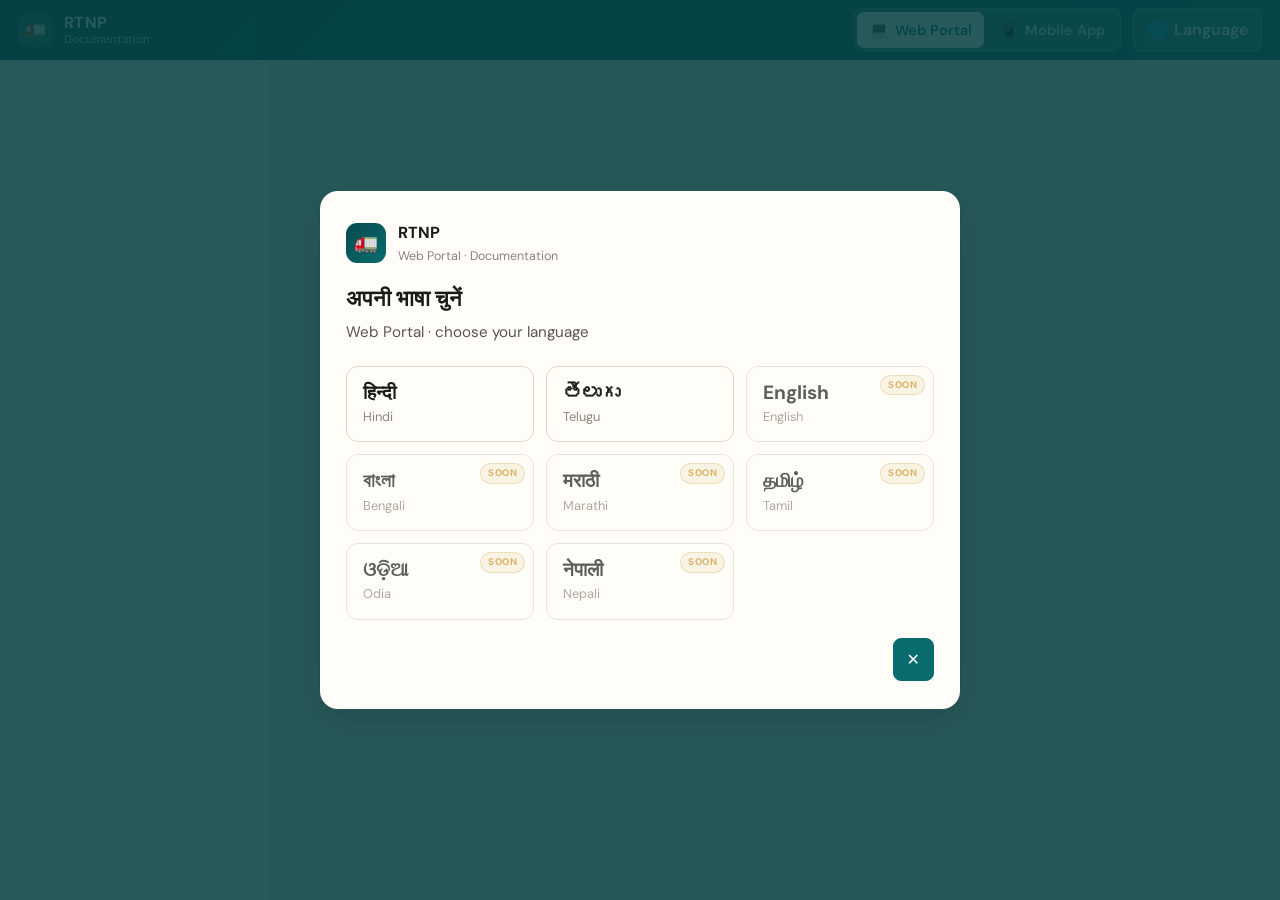
==== commit 89e80246: "Change the look and feel of documentation. Added support for multi language documentation. Added Tel" ====
--- a/index.html
+++ b/index.html
@@ -1,1290 +1,56 @@
 <!doctype html>
-<html lang="hi">
+<html lang="">
 <head>
 <meta charset="utf-8">
 <meta name="viewport" content="width=device-width, initial-scale=1">
-<title>RTNP — कैसे इस्तेमाल करें · Mobile App + Web Portal</title>
-<meta name="description" content="RTNP कैसे इस्तेमाल करें — मोबाइल ऐप और वेब पोर्टल दोनों की how-to guide (Hindi + English) with real screenshots.">
-<meta name="color-scheme" content="light dark">
-<meta name="theme-color" content="#0F6E6E">
-<meta property="og:title" content="RTNP — कैसे इस्तेमाल करें · Mobile App + Web Portal">
-<meta property="og:description" content="RTNP मोबाइल ऐप और वेब पोर्टल — कैसे इस्तेमाल करें (How to Use). Beta guide with real screenshots.">
-<meta property="og:type" content="website">
-<link rel="icon" href="favicon.svg" type="image/svg+xml">
-<link rel="stylesheet" href="css/styles.css">
+<title>RTNP — Documentation</title>
+<meta name="description" content="RTNP वेब पोर्टल की मार्गदर्शिका — अपनी भाषा चुनें। RTNP web portal documentation — choose your language.">
+<link rel="icon" href="favicon.svg">
+<link rel="preconnect" href="https://fonts.googleapis.com">
+<link rel="preconnect" href="https://fonts.gstatic.com" crossorigin>
+<!-- DM Sans (Latin, brand font) + Noto Sans Devanagari (covers current Hindi, plus future Marathi/Nepali).
+     When you add Bengali/Telugu/Tamil/Odia, append their Noto Sans <script> families here. -->
+<link href="https://fonts.googleapis.com/css2?family=DM+Sans:opsz,wght@9..40,400;9..40,500;9..40,600;9..40,700&family=Noto+Sans+Devanagari:wght@400;500;600;700&family=Noto+Sans+Telugu:wght@400;500;600;700&display=swap" rel="stylesheet">
+<link rel="stylesheet" href="docs/shell.css">
 </head>
 <body>
-<header class="hero">
-  <div class="wrap">
-    <div class="brand">
-      <span class="mark">RTNP</span>
-      <span class="full">Rice Trade Network · राइस ट्रेड नेटवर्क</span>
-      <span class="badge">बीटा · How-to Guide</span>
-    </div>
-    <h1>RTNP <span class="hl">कैसे इस्तेमाल करें</span></h1>
-    <p class="lede">
-      आसान हिंदी में, step-by-step। जो <b>button या field</b> screen पर दिखेगा वही यहाँ लिखा है,
-      साथ में हर screen की असली तस्वीर। नीचे चुनिए — आप <b>मोबाइल ऐप</b> की गाइड देखना चाहते हैं या
-      <b>वेब पोर्टल</b> (office/computer) की।
-    </p>
 
-    <div class="seg" role="tablist" aria-label="कौन-सी गाइड देखें">
-      <button class="seg-btn active" role="tab" aria-selected="true" data-view="mobile">
-        <span class="seg-ic">📱</span> मोबाइल ऐप <span class="seg-en">Mobile App</span>
-      </button>
-      <button class="seg-btn" role="tab" aria-selected="false" data-view="web">
-        <span class="seg-ic">💻</span> वेब पोर्टल <span class="seg-en">Web Portal</span>
-      </button>
-    </div>
+<div class="topbar">
+  <button class="tb-btn" id="menuBtn" aria-label="menu">☰ <span class="lbl"></span></button>
+  <span class="logo">🚛</span>
+  <span class="brand"><span class="b1">RTNP</span><span class="b2">Documentation</span></span>
+  <span class="sp"></span>
+  <div class="pseg" id="productSwitch"><!-- product switcher (Web Portal | Mobile App) --></div>
+  <button class="tb-btn" id="switchLang" title="Language">🌐 <span class="cur">Language</span></button>
+</div>
+
+<div class="shell">
+  <aside class="side" id="side"><!-- built from the loaded language's sections --></aside>
+  <main class="main" id="main"><!-- language content injected here --></main>
+</div>
+
+<div class="backdrop" id="backdrop"></div>
+<button class="fab-top" id="toTop" aria-label="top">↑</button>
+
+<!-- ============ Language picker (shown on first visit / via 🌐) ============ -->
+<div class="lang-overlay" id="langOverlay" role="dialog" aria-modal="true" aria-label="Choose language">
+  <div class="lang-box">
+    <div class="brandrow"><span class="logo">🚛</span><div><div style="font-weight:700">RTNP</div><div style="font-size:.78rem;color:var(--txt-light)">Web Portal · Documentation</div></div></div>
+    <h2>अपनी भाषा चुनें</h2>
+    <p class="sub" lang="en" id="langOverlaySub">Choose your language for the documentation.</p>
+    <div class="lang-grid" id="langGrid"></div>
+    <div class="closerow"><button class="tb-btn" id="closeLang" style="background:var(--teal);border-color:var(--teal)">✕</button></div>
   </div>
-</header>
+</div>
 
-<main>
-
-<!-- ================= MOBILE APP GUIDE ================= -->
-<div id="view-mobile" class="guide-view active" role="tabpanel" aria-label="मोबाइल ऐप गाइड">
-
-  <section class="intro">
-    <div class="wrap">
-      <p class="lede" style="max-width:52ch;">
-        <b>मोबाइल ऐप</b> — रोज़ का व्यापार आपके फ़ोन से। हर screen की असली तस्वीर, आसान हिंदी में समझ,
-        और जो <b>button</b> app में दिखेगा वही यहाँ लिखा है। कोई तकनीकी जानकारी की ज़रूरत नहीं।
-      </p>
-      <nav class="toc" aria-label="विषय-सूची — मोबाइल">
-        <h2>मोबाइल गाइड में · Contents</h2>
-        <ol>
-          <li><a href="#start">शुरुआत — Register &amp; Login</a></li>
-          <li><a href="#home">Home screen समझें</a></li>
-          <li><a href="#party">Parties जोड़ें</a></li>
-          <li><a href="#deal">Deal (सौदा) बनाएँ</a></li>
-          <li><a href="#dispatch">Truck भेजें — Dispatch</a></li>
-          <li><a href="#received">माल पहुँचा — Received weight</a></li>
-          <li><a href="#settle">हिसाब चुकता — Settlement</a></li>
-          <li><a href="#ledger">Ledger &amp; Payments</a></li>
-          <li><a href="#stock">Godown Stock — Inventory</a></li>
-          <li><a href="#team">आपकी टीम &amp; Roles</a></li>
-          <li><a href="#reports">Reports</a></li>
-          <li><a href="#beta">Beta testing — क्या ध्यान रखें</a></li>
-        </ol>
-      </nav>
-    </div>
-  </section>
-
-  <!-- HOW TO READ -->
-  <section id="howto" style="padding-top:34px;">
-    <div class="wrap">
-      <span class="eyebrow">पहले यह पढ़ें</span>
-      <h2 style="margin:8px 0 14px; font-size:1.3rem; font-weight:800;">इस गाइड को कैसे पढ़ें</h2>
-      <div class="callout">
-        <p>App की सारी screens <strong>English में</strong> हैं। इसलिए इस गाइड में <b>समझ हिंदी में</b> है,
-        पर जो <code class="lbl">button या field</code> इस तरह हरे रंग में लिखा है — वही शब्द आपको app में दिखेगा और वहीं दबाना/भरना है।</p>
-        <p><strong>काम का क्रम याद रखें:</strong> Party → Deal → Dispatch → Received → Settlement → Payment।
-        यही एक सौदे की पूरी कहानी है। App खुद हर step को अगले से जोड़ता चलता है — आप बस अपना हिस्सा भरते जाइए।</p>
-      </div>
-
-      <p style="margin:22px 0 4px; font-size:.8rem; letter-spacing:.1em; text-transform:uppercase; font-weight:800; color:var(--ink-faint);">Status के रंग — Dispatch/Settlement में यह दिखते हैं</p>
-      <div class="legend">
-        <span class="pill n">Created</span>
-        <span class="pill b">In Transit</span>
-        <span class="pill g">Received</span>
-        <span class="pill a">Settlement Pending</span>
-        <span class="pill n">Settled</span>
-        <span class="pill a">Draft</span>
-        <span class="pill m">Disputed</span>
-        <span class="pill g">Accepted</span>
-      </div>
-
-      <p style="margin:22px 0 0; font-size:.8rem; letter-spacing:.1em; text-transform:uppercase; font-weight:800; color:var(--ink-faint);">नीचे की पट्टी — हर screen पर यही 5 tabs</p>
-      <div class="navmap">
-        <div class="nav"><div class="ic">🏠</div><div class="nm">Home</div><div class="ds">रोज़ का सार</div></div>
-        <div class="nav"><div class="ic">📄</div><div class="nm">Deals</div><div class="ds">सौदे</div></div>
-        <div class="nav"><div class="ic">🚚</div><div class="nm">Dispatch</div><div class="ds">truck भेजना</div></div>
-        <div class="nav"><div class="ic">📖</div><div class="nm">Ledger</div><div class="ds">खाता-बही</div></div>
-        <div class="nav"><div class="ic">•••</div><div class="nm">More</div><div class="ds">बाकी सब</div></div>
-      </div>
-      <p class="tip"><b>टिप:</b> Parties, Settlements, Godowns, Team, Reports, Settings — ये सब <code class="lbl">More</code> (•••) के अंदर मिलते हैं। इस गाइड की हर तस्वीर असली app की screenshot है।</p>
-    </div>
-  </section>
-
-  <!-- 1. GETTING STARTED -->
-  <section id="start">
-    <div class="wrap">
-      <div class="sec-head">
-        <div class="sec-seal num">1</div>
-        <div>
-          <h2>शुरुआत — खाता बनाएँ और लॉग इन करें<span class="en">Register &amp; Login</span></h2>
-          <p class="why">पहली बार सिर्फ़ एक बार करना है। इसके बाद हर बार सीधे mobile नंबर और password से खुल जाएगा।</p>
-        </div>
-      </div>
-
-      <div class="task">
-        <h3>नया business? खाता बनाएँ<span class="en">Register</span></h3>
-        <div class="layout with-shot">
-          <div>
-            <ol class="steps">
-              <li>Login screen पर <code class="lbl">New business? Register →</code> दबाएँ।</li>
-              <li><code class="lbl">Company Name</code> भरें — आपकी फर्म का नाम (जैसे "Raju Rice Traders")।</li>
-              <li><code class="lbl">Company Type</code> चुनें — ज़्यादातर के लिए <b>Trader</b>।</li>
-              <li><code class="lbl">Country</code>, <code class="lbl">State</code>, <code class="lbl">District</code> भरें।</li>
-              <li><code class="lbl">What do you mostly trade?</code> में अपना माल चुनें (धान/चावल आदि)।</li>
-              <li>एक मज़बूत <code class="lbl">Password</code> रखें (कम-से-कम 8 अक्षर) और <code class="lbl">Mobile Number</code> डालें।</li>
-              <li><code class="lbl">SEND OTP &amp; CONTINUE</code> दबाएँ → फ़ोन पर आए <b>OTP</b> को <code class="lbl">VERIFY OTP</code> से पक्का करें।</li>
-            </ol>
-            <div class="app-does"><span class="k">✓ App खुद</span> आपकी company (tenant) बना देता है और आपको <b>Owner</b> बना देता है — पूरा नियंत्रण आपके पास।</div>
-          </div>
-          <figure class="shot"><div class="phone"><img src="images/register.jpeg" alt="Register Your Business screen" width="720" height="1600" loading="lazy" decoding="async"></div>
-            <figcaption>Register Your Business — company की जानकारी</figcaption></figure>
-        </div>
-      </div>
-
-      <div class="task">
-        <h3>रोज़ लॉग इन करें<span class="en">Login</span></h3>
-        <div class="layout with-shot left">
-          <figure class="shot"><div class="phone"><img src="images/login.jpeg" alt="Login screen" width="720" height="1600" loading="lazy" decoding="async"></div>
-            <figcaption>Login — mobile नंबर + password</figcaption></figure>
-          <div>
-            <ol class="steps">
-              <li><code class="lbl">Mobile Number</code> और <code class="lbl">Password</code> भरें, फिर <code class="lbl">LOG IN</code> दबाएँ।</li>
-              <li>Password भूल गए? <code class="lbl">Forgot Password?</code> → OTP से नया password बना लें।</li>
-              <li>किसी दूसरे की company में staff के तौर पर जुड़ना है? <code class="lbl">Joining a team? Enter invite code</code> दबाकर मालिक से मिला <b>invite code</b> डालें।</li>
-            </ol>
-            <div class="tip"><b>ध्यान दें:</b> Login <b>password</b> से होता है, OTP से नहीं। OTP सिर्फ़ पहली बार खाता बनाते या password reset करते समय आता है।</div>
-          </div>
-        </div>
-        <div class="who"><span class="lab">पहली बार सेटअप</span><span class="rolechip">Register = Owner बनते हैं</span><span class="rolechip">Invite code = staff जुड़ते हैं</span></div>
-      </div>
-    </div>
-  </section>
-
-  <!-- 2. HOME -->
-  <section id="home">
-    <div class="wrap">
-      <div class="sec-head">
-        <div class="sec-seal num">2</div>
-        <div>
-          <h2>Home screen — एक नज़र में पूरा दिन<span class="en">Dashboard</span></h2>
-          <p class="why">Login के बाद सबसे पहले यही खुलता है। यहीं से सबसे ज़रूरी आँकड़े और shortcut मिलते हैं।</p>
-        </div>
-      </div>
-      <div class="task">
-        <h3>Home पर क्या-क्या दिखता है</h3>
-        <figure class="shot" style="max-width:300px; margin:6px auto 14px; text-align:center;">
-          <div class="phone"><img src="images/home.jpeg" alt="Home dashboard" width="720" height="1600" loading="lazy" decoding="async"></div>
-          <figcaption>Home — ऊपर Quick Actions, फिर आँकड़े, नीचे Today's Activity</figcaption>
-        </figure>
-        <div class="grid2">
-          <div class="mini"><h4>ऊपर के 4 आँकड़े<span class="en">KPI tiles</span></h4>
-            <ul>
-              <li><b>Receivables</b> — मिलों से कितना लेना बाकी</li>
-              <li><b>Payable</b> — transport/commission में कितना देना</li>
-              <li><b>Pending Trucks</b> — रास्ते में कितने truck</li>
-              <li><b>Pending Settle</b> — कितने हिसाब बाकी</li>
-            </ul>
-            <p style="margin-top:6px;">किसी भी tile को दबाने पर उसकी पूरी सूची खुल जाती है।</p>
-          </div>
-          <div class="mini"><h4>तुरंत काम<span class="en">Quick Actions</span></h4>
-            <ul>
-              <li><code class="lbl">New Deal</code> — नया सौदा</li>
-              <li><code class="lbl">Dispatch</code> — truck भेजना</li>
-              <li><code class="lbl">Payment</code> — पैसा दर्ज करना</li>
-            </ul>
-            <p style="margin-top:6px;"><b>Today's Activity</b> में आज का हर काम दिखता रहता है — आप या आपका staff कुछ भी करे।</p>
-          </div>
-        </div>
-        <div class="tip"><b>नए यूज़र के लिए:</b> Home पर एक <b>Getting Started</b> checklist (“X of 5 done”) दिखती है — पहली party, पहला deal, पहला dispatch… इसे पूरा करते जाइए, फिर <b>Dismiss</b> कर दीजिए। शुरू में एक छोटा <b>tutorial tour</b> भी चलता है; बाद में <code class="lbl">More → Help → Replay Tutorial</code> से दोबारा देख सकते हैं।</div>
-      </div>
-    </div>
-  </section>
-
-  <!-- 3. PARTIES -->
-  <section id="party">
-    <div class="wrap">
-      <div class="sec-head">
-        <div class="sec-seal num">3</div>
-        <div>
-          <h2>अपनी Parties जोड़ें<span class="en">Parties · मिल, वेंडर, ब्रोकर, ट्रांसपोर्टर</span></h2>
-          <p class="why">जिनके साथ लेन-देन है उन्हें एक बार जोड़ दें। फिर हर deal, dispatch और payment में सिर्फ़ नाम चुनना पड़ेगा — दोबारा टाइप नहीं।</p>
-        </div>
-      </div>
-
-      <div class="task">
-        <h3>नई party जोड़ें<span class="en">Add Party</span></h3>
-        <div class="layout with-shot">
-          <div>
-            <ol class="steps">
-              <li><code class="lbl">More → Parties</code> खोलें, ऊपर <code class="lbl">+</code> दबाएँ (या deal/dispatch बनाते वक़्त वहीं से नई party जोड़ें)।</li>
-              <li><code class="lbl">Party Type</code> चुनें — <b>Mill · Vendor · Broker · Transporter · Clearance Party · Trader</b>।</li>
-              <li><code class="lbl">Party Name</code> और <code class="lbl">Mobile Number</code> भरें (ज़रूरी)।</li>
-              <li><code class="lbl">District</code>, <code class="lbl">Address</code>, और चाहें तो <code class="lbl">GST Number</code> व <code class="lbl">Notes</code> भरें।</li>
-              <li>ऊपर दाएँ <code class="lbl">Save</code> (या <code class="lbl">SAVE PARTY</code>) दबाएँ।</li>
-            </ol>
-            <div class="app-does"><span class="k">✓ App खुद</span> हर party का अलग <b>खाता (ledger)</b> खोल देता है — आगे का सारा लेन-देन इसी में जुड़ता जाएगा।</div>
-            <div class="tip"><b>आवाज़ से भरें:</b> कई field में <b>🎤 माइक</b> का निशान है — बोलकर भी भर सकते हैं।</div>
-          </div>
-          <figure class="shot"><div class="phone"><img src="images/party-add.jpeg" alt="Add Party screen" width="720" height="1600" loading="lazy" decoding="async"></div>
-            <figcaption>Add Party — पहले Type चुनें</figcaption></figure>
-        </div>
-      </div>
-
-      <div class="task">
-        <h3>Party का पूरा हिसाब देखें<span class="en">Party Profile</span></h3>
-        <div class="layout with-shot left">
-          <figure class="shot"><div class="phone"><img src="images/party-profile.jpeg" alt="Party Profile screen" width="720" height="1600" loading="lazy" decoding="async"></div>
-            <figcaption>Party Profile — Outstanding Balance ऊपर ही</figcaption></figure>
-          <div>
-            <p style="margin:0 0 8px; color:var(--ink-soft);">किसी party पर दबाते ही उसका profile खुलता है — यहाँ एक नज़र में:</p>
-            <ol class="steps">
-              <li><b>Outstanding Balance</b> — इस party का कितना बाकी है (लेना/देना)।</li>
-              <li><code class="lbl">Ledger</code> — पूरा खाता (हर entry, तारीख़ के साथ)।</li>
-              <li><code class="lbl">Record Payment</code> — इसी party के लिए पैसा दर्ज करें।</li>
-              <li><code class="lbl">Edit</code> से नाम/पता/GST बदलें, <b>Bank Accounts</b> जोड़ें।</li>
-            </ol>
-          </div>
-        </div>
-        <div class="who"><span class="lab">कौन कर सकता है</span><span class="rolechip">Owner</span><span class="rolechip">Trade Manager</span><span style="font-size:.8rem;color:var(--ink-faint);">— party जोड़ना/बदलना</span></div>
-      </div>
-    </div>
-  </section>
-
-  <!-- 4. DEAL -->
-  <section id="deal">
-    <div class="wrap">
-      <div class="sec-head">
-        <div class="sec-seal num">4</div>
-        <div>
-          <h2>Deal (सौदा) बनाएँ<span class="en">New Deal</span></h2>
-          <p class="why">किससे, कौन-सा माल, किस रेट पर, कितने truck का सौदा हुआ — एक बार दर्ज कर दें। पहला truck निकलते ही रेट lock हो जाता है, बाद में कोई चुपके से नहीं बदल सकता।</p>
-        </div>
-      </div>
-      <div class="task">
-        <h3>नया सौदा दर्ज करें<span class="en">Deals → +</span></h3>
-        <div class="layout with-shot">
-          <div>
-            <ol class="steps">
-              <li><code class="lbl">Deals</code> tab → <code class="lbl">+</code>, फिर <code class="lbl">Deal Type</code> चुनें — <b>Buy</b> (वेंडर से खरीद) या <b>Sell</b> (मिल/seller को बिक्री)।</li>
-              <li><code class="lbl">Select Party</code> — वेंडर/seller खोजें और चुनें।</li>
-              <li><code class="lbl">Commodity</code> चुनें — app नाम अपने-आप पहचान लेता है (“Matched via canonical name”)।</li>
-              <li><code class="lbl">Agreed Rate</code> भरें — ₹ प्रति <b>quintal</b>।</li>
-              <li><code class="lbl">Trucks</code> तय करें — <b>– / +</b> या 1/2/5/10/20 के बटन से।</li>
-              <li>चाहें तो <b>Broker</b> और उसका <b>Commission</b>, तथा <code class="lbl">Freight (भाड़ा) Paid By</code> (हम / सामने वाला) चुनें।</li>
-              <li><code class="lbl">Review Deal →</code> दबाकर पुष्टि करें।</li>
-            </ol>
-            <div class="app-does"><span class="k">✓ App खुद</span> deal को <span class="pill a">Open</span> रखता है और truck भेजते-भेजते उसे <b>Partially Fulfilled → Completed</b> तक बढ़ाता जाता है। Progress (कितना भेजा / कितना बाकी) खुद गिनता है।</div>
-          </div>
-          <figure class="shot"><div class="phone"><img src="images/deal-new.jpeg" alt="New Deal screen" width="720" height="1600" loading="lazy" decoding="async"></div>
-            <figcaption>New Deal — Buy/Sell, rate, trucks</figcaption></figure>
-        </div>
-        <div class="who"><span class="lab">कौन कर सकता है</span><span class="rolechip">Owner</span><span class="rolechip">Trade Manager</span><span class="rolechip">Data Entry</span></div>
-      </div>
-
-      <div class="task">
-        <h3>Deal की progress देखें<span class="en">Deal Detail</span></h3>
-        <div style="display:grid; gap:14px; grid-template-columns:repeat(auto-fit,minmax(180px,1fr));">
-          <figure class="shot" style="text-align:center;">
-            <div class="phone"><img src="images/deal-detail.jpeg" alt="Deal detail screen" width="720" height="1600" loading="lazy" decoding="async"></div>
-            <figcaption>Deal Detail — Rate, Freight, PROGRESS</figcaption>
-          </figure>
-          <figure class="shot" style="text-align:center;">
-            <div class="phone"><img src="images/deal-dispatches.jpeg" alt="Deal dispatches list" width="720" height="1600" loading="lazy" decoding="async"></div>
-            <figcaption>View all → इस deal के सारे truck, status के साथ</figcaption>
-          </figure>
-        </div>
-        <ol class="steps" style="margin-top:14px;">
-          <li>किसी deal पर दबाते ही ऊपर status दिखता है — जैसे <span class="pill a">Partially Fulfilled</span>, साथ में <b>Domestic</b>/<b>Sell</b>।</li>
-          <li><b>PROGRESS</b> — कितना <b>Dispatched</b> / <b>Planned</b> / <b>Pending</b> (quintal) और % पट्टी। <code class="lbl">View all</code> से हर truck देखें।</li>
-          <li><code class="lbl">New Dispatch</code> — यहीं से अगला truck भेजें।</li>
-          <li>सौदा पूरा हो जाए तो <code class="lbl">Close Deal</code> से बंद कर दें।</li>
-        </ol>
-        <div class="tip"><b>याद रखें:</b> पहला truck निकलते ही रेट <b>lock</b> हो जाता है — बदलना हो तो <code class="lbl">Edit</code> (सिर्फ़ Owner/Trade Manager)।</div>
-      </div>
-    </div>
-  </section>
-
-  <!-- 5. DISPATCH -->
-  <section id="dispatch">
-    <div class="wrap">
-      <div class="sec-head">
-        <div class="sec-seal num">5</div>
-        <div>
-          <h2>Truck भेजें — Dispatch<span class="en">New Dispatch · Bill of Supply (चालान) अपने-आप</span></h2>
-          <p class="why">माल लोड होते ही dispatch बनाइए। इसी वक़्त <b>Bill of Supply (चालान)</b> का PDF खुद बन जाता है, freight (भाड़ा) का हिसाब खुल जाता है, और deal की progress बढ़ जाती है।</p>
-        </div>
-      </div>
-
-      <div class="task">
-        <h3>नया Dispatch बनाएँ<span class="en">Dispatch → +</span></h3>
-        <div class="task-cols" style="display:grid; gap:18px; grid-template-columns:1fr;">
-          <div style="display:grid; gap:14px; grid-template-columns:repeat(auto-fit,minmax(180px,1fr));">
-            <figure class="shot"><div class="phone"><img src="images/dispatch-create-1.jpeg" alt="New Dispatch part 1" width="720" height="1600" loading="lazy" decoding="async"></div>
-              <figcaption>1 — Source, Destination, Truck Number</figcaption></figure>
-            <figure class="shot"><div class="phone"><img src="images/dispatch-create-2.jpeg" alt="New Dispatch part 2" width="720" height="1600" loading="lazy" decoding="async"></div>
-              <figcaption>2 — Transporter, वजन, Freight (भाड़ा)</figcaption></figure>
-          </div>
-          <div>
-            <ol class="steps">
-              <li><code class="lbl">Source</code> चुनें — <b>Vendor</b> (सीधे वेंडर से) या <b>Godown</b> (अपने गोदाम से)। फिर उससे जुड़ा deal चुनें।</li>
-              <li><code class="lbl">Destination</code> चुनें — <b>Seller</b> (मिल को) या <b>Godown</b> (अपने गोदाम में)।</li>
-              <li><code class="lbl">Truck Number</code> डालें (जैसे BR01AB1234) और <code class="lbl">Date</code> रखें (<b>Today</b> पहले से चुना है)।</li>
-              <li><code class="lbl">Transporter</code> खोजें — <span style="font-style:italic;">यह तभी माँगा जाता है जब भाड़ा आप दे रहे हों।</span></li>
-              <li><code class="lbl">Initial Weight</code> (kg में) और चाहें तो <code class="lbl">Bags</code> भरें।</li>
-              <li><code class="lbl">Agreed Freight (per quintal)</code> और <code class="lbl">Advance Paid</code> भरें (advance कुल भाड़े से ज़्यादा नहीं हो सकता)।</li>
-              <li><code class="lbl">Review Dispatch →</code> दबाकर पुष्टि करें।</li>
-            </ol>
-            <div class="app-does"><span class="k">✓ App खुद</span> <b>Balance Freight</b> (बचा भाड़ा) गिन देता है, <b>Bill of Supply (चालान)</b> का PDF बना देता है, advance की entry ledger में डाल देता है, और deal की progress बढ़ा देता है।</div>
-          </div>
-        </div>
-      </div>
-
-      <div class="task">
-        <h3>Truck रवाना करें और सूची देखें<span class="en">Mark In Transit · Dispatch list</span></h3>
-        <div class="layout with-shot left">
-          <figure class="shot"><div class="phone"><img src="images/dispatch-list.jpeg" alt="Dispatches list" width="720" height="1600" loading="lazy" decoding="async"></div>
-            <figcaption>Dispatches — status और filter</figcaption></figure>
-          <div>
-            <ol class="steps">
-              <li>Dispatch बनने पर status <span class="pill n">Created</span> रहता है। किसी dispatch को खोलकर <code class="lbl">Mark In Transit</code> दबाएँ जब truck चल पड़े → <span class="pill b">In Transit</span>।</li>
-              <li>कभी भी <code class="lbl">Download Bill of Supply</code> से चालान का PDF निकालकर ड्राइवर को दें या WhatsApp कर दें।</li>
-              <li><code class="lbl">Dispatch</code> सूची में ऊपर search और <b>All / In Transit / Received / Settled</b> तथा समय के filter हैं — कोई भी truck तुरंत ढूँढ लें।</li>
-            </ol>
-            <div class="tip"><b>नोट (बीटा):</b> अभी dispatch में <b>ड्राइवर का नाम/नंबर</b> का अलग field नहीं है — सिर्फ़ truck number दर्ज होता है।</div>
-          </div>
-        </div>
-        <div class="who"><span class="lab">कौन कर सकता है</span><span class="rolechip">Owner</span><span class="rolechip">Trade Manager</span><span class="rolechip">Dispatch Clerk</span><span class="rolechip">Data Entry</span></div>
-      </div>
-    </div>
-  </section>
-
-  <!-- 6. RECEIVED -->
-  <section id="received">
-    <div class="wrap">
-      <div class="sec-head">
-        <div class="sec-seal num">6</div>
-        <div>
-          <h2>माल पहुँचा — असली वजन दर्ज करें<span class="en">Record Received Weight</span></h2>
-          <p class="why">दूसरी तरफ़ truck पहुँचने पर वहाँ का असली वजन डालिए। भेजे और पहुँचे वजन का फ़र्क़ (shortage/कमी) app खुद निकाल देता है — गिनती की माथापच्ची ख़त्म।</p>
-        </div>
-      </div>
-      <div class="task">
-        <h3>Received weight भरें</h3>
-        <div class="layout with-shot left">
-          <figure class="shot" style="text-align:center;">
-            <div class="phone"><img src="images/dispatch-detail.jpeg" alt="Dispatch detail with dispatched vs received weight" width="720" height="1600" loading="lazy" decoding="async"></div>
-            <figcaption>Dispatch Detail — DISPATCHED vs RECEIVED, Shortage अपने-आप</figcaption>
-          </figure>
-          <div>
-            <ol class="steps">
-              <li><code class="lbl">Dispatch</code> tab से वह truck खोलें जो <span class="pill b">In Transit</span> है।</li>
-              <li>नीचे <code class="lbl">Record Received Weight</code> दबाएँ।</li>
-              <li>खुलने वाली शीट में <code class="lbl">Weight (KG)</code> डालें, चाहें तो <code class="lbl">Remarks</code>, फिर <code class="lbl">RECORD</code> दबाएँ।</li>
-            </ol>
-            <div class="app-does"><span class="k">✓ App खुद</span> <b>Shortage (कमी)</b> = भेजा वज़न − पहुँचा वज़न, खुद निकालता है। status <span class="pill g">Received</span> हो जाता है। जब तक असली वज़न न भरें, <b>RECEIVED</b> में “Pending / Not recorded” दिखता है।</div>
-          </div>
-        </div>
-        <div class="who"><span class="lab">कौन कर सकता है</span><span class="rolechip">Owner</span><span class="rolechip">Trade Manager</span><span class="rolechip">Dispatch Clerk</span><span class="rolechip">Data Entry</span></div>
-      </div>
-    </div>
-  </section>
-
-  <!-- 7. SETTLEMENT -->
-  <section id="settle">
-    <div class="wrap">
-      <div class="sec-head">
-        <div class="sec-seal num">7</div>
-        <div>
-          <h2>हिसाब चुकता करें — Settlement<span class="en">Create · Dispute · Accept</span></h2>
-          <p class="why">मिल की तरफ़ से कोई दावा (claim) या कटौती (deduction) — नमी, टूटन, तौल, उतराई — हो तो यहाँ जोड़ें। सहमति न हो तो <b>Dispute</b>, बात बने तो <b>Accept</b>। Accept होते ही पक्का बिल बनता है।</p>
-        </div>
-      </div>
-
-      <div class="task">
-        <h3>Settlement बनाएँ और सूची देखें<span class="en">Create Settlement</span></h3>
-        <div class="layout with-shot">
-          <div>
-            <ol class="steps">
-              <li>जो dispatch <span class="pill g">Received</span> है उसे खोलकर <code class="lbl">Create Settlement</code> दबाएँ।</li>
-              <li><code class="lbl">Final Weight</code> और <code class="lbl">Final Rate</code> जाँच लें (रेट बदलें तो <code class="lbl">Rate Change Reason</code> लिखें)।</li>
-              <li><b>CLAIMS</b> में <code class="lbl">Add Claim</code> से दावा जोड़ें — जैसे Moisture, Broken Grain — प्रकार, विवरण, रकम।</li>
-              <li><b>FINANCIAL DEDUCTIONS</b> में <code class="lbl">Add Deduction</code> से कटौती जोड़ें — जैसे Weighing/Unloading charges।</li>
-              <li>नीचे <b>FINAL AMOUNT</b> देखकर <code class="lbl">CREATE SETTLEMENT</code> दबाएँ।</li>
-            </ol>
-          </div>
-          <figure class="shot"><div class="phone"><img src="images/settlement-list.jpeg" alt="Settlements list" width="720" height="1600" loading="lazy" decoding="async"></div>
-            <figcaption>Settlements — All / Draft / Disputed / Accepted</figcaption></figure>
-        </div>
-      </div>
-
-      <div class="task">
-        <h3>Settlement की पूरी जानकारी<span class="en">Settlement Detail</span></h3>
-        <div style="display:grid; gap:14px; grid-template-columns:repeat(auto-fit,minmax(180px,1fr));">
-          <figure class="shot"><div class="phone"><img src="images/settlement-detail-1.jpeg" alt="Settlement detail part 1" width="720" height="1600" loading="lazy" decoding="async"></div>
-            <figcaption>Timeline, Final Weight, Deal Rate vs Final Rate</figcaption></figure>
-          <figure class="shot"><div class="phone"><img src="images/settlement-detail-2.jpeg" alt="Settlement detail part 2" width="720" height="1600" loading="lazy" decoding="async"></div>
-            <figcaption>Claims, Deductions और Financial Summary</figcaption></figure>
-        </div>
-        <ol class="steps" style="margin-top:16px;">
-          <li>ऊपर <b>Round 1 of 3</b> दिखता है — मोल-भाव के लिए तीन दौर तक चल सकता है।</li>
-          <li>Draft में <code class="lbl">Accept</code> से मान लें, या <code class="lbl">Dispute</code> से कारण (कम-से-कम 10 अक्षर) लिखकर एतराज़ करें। सामने वाला <code class="lbl">Revise</code> कर सकता है।</li>
-          <li><b>FINANCIAL SUMMARY</b>: Gross − Claims − Deductions = <b>FINAL AMOUNT</b>। नीचे <b>Vendor Credit</b> और <b>Per-truck Profit/Loss</b> भी दिखता है।</li>
-        </ol>
-        <div class="app-does"><span class="k">✓ App खुद</span> Accept होते ही मिल के ledger में सही रकम चढ़ा देता है, broker का commission जोड़ देता है, और dispatch <span class="pill n">Settled</span> कर देता है।</div>
-        <div class="who"><span class="lab">Accept/Dispute/Revise</span><span class="rolechip">Owner</span><span class="rolechip">Trade Manager</span><span style="font-size:.8rem;color:var(--ink-faint);">— बाकी सिर्फ़ देख सकते हैं</span></div>
-      </div>
-
-      <div class="task">
-        <h3>अपने-आप बनने वाले कागज़<span class="en">Auto-generated PDFs</span></h3>
-        <p style="margin:0; color:var(--ink-soft);">हर सौदे पर ज़रूरी कागज़ app खुद बना देता है — dispatch या settlement की screen से <b>Download</b> करके छापें या WhatsApp पर भेजें:</p>
-        <div class="docs">
-          <div class="doc"><h4>Bill of Supply (चालान)</h4><p>Dispatch बनते ही — माल, बोरे, वज़न, रेट, रकम; ड्राइवर के साथ भेजने के लिए।</p></div>
-          <div class="doc"><h4>Settlement Note</h4><p>प्रस्तावित हिसाब — भेजा/पहुँचा वज़न, shortage, claims और net देय। यह अंतिम बिल नहीं है।</p></div>
-          <div class="doc"><h4>Vendor Bill</h4><p>Accept होने पर अंतिम खरीद बिल — claims व deductions घटाकर <b>Net Payable</b>। (इस बिल पर GST नहीं लगता।)</p></div>
-          <div class="doc"><h4>Inward Advice</h4><p>गोदाम में माल आने की सूचना/पर्ची — dispatch से download।</p></div>
-        </div>
-      </div>
-    </div>
-  </section>
-
-  <!-- 8. LEDGER -->
-  <section id="ledger">
-    <div class="wrap">
-      <div class="sec-head">
-        <div class="sec-seal num">8</div>
-        <div>
-          <h2>Ledger &amp; Payments — खाता-बही और भुगतान<span class="en">Ledger · Record Payment</span></h2>
-          <p class="why">किसका कितना बाकी है — हर वक़्त एक नज़र में। पैसा आए या जाए, बस दर्ज कर दें; हर party का खाता अपने-आप अपडेट रहता है।</p>
-        </div>
-      </div>
-      <div class="task">
-        <h3>बकाया देखें और payment दर्ज करें</h3>
-        <div class="layout with-shot left">
-          <figure class="shot"><div class="phone"><img src="images/ledger.jpeg" alt="Ledger screen" width="720" height="1600" loading="lazy" decoding="async"></div>
-            <figcaption>Ledger — Total Receivable और Total Payable</figcaption></figure>
-          <div>
-            <ol class="steps">
-              <li><code class="lbl">Ledger</code> tab खोलें — ऊपर <b>Total Receivable</b> (लेना) और <b>Total Payable</b> (देना)।</li>
-              <li>नीचे हर party का <b>Outstanding</b>। <b>All / Mills / Vendors / Transporters / Brokers</b> से छाँटें।</li>
-              <li>किसी party पर दबाकर उसका पूरा statement देखें, फिर <code class="lbl">+ Record Payment</code> दबाएँ।</li>
-              <li><code class="lbl">Ledger Party</code>, रकम और <b>payment mode</b> भरें (cheque हो तो Cheque Number/Bank), फिर <code class="lbl">Review Transaction</code>।</li>
-              <li>statement को <code class="lbl">Export as PDF</code> या <code class="lbl">Export as CSV</code> से निकालकर किसी को भेज दें।</li>
-            </ol>
-          </div>
-        </div>
-        <div class="who"><span class="lab">Payment दर्ज करना</span><span class="rolechip">Owner</span><span class="rolechip">Accountant</span><span style="font-size:.8rem;color:var(--ink-faint);">— (Trade Manager जानबूझकर नहीं)</span></div>
-      </div>
-
-      <div class="task">
-        <h3>Statement और Payment form — नज़दीक से<span class="en">Ledger Detail · Record Payment</span></h3>
-        <div style="display:grid; gap:14px; grid-template-columns:repeat(auto-fit,minmax(180px,1fr));">
-          <figure class="shot" style="text-align:center;">
-            <div class="phone"><img src="images/ledger-statement.jpeg" alt="Party ledger statement" width="720" height="1600" loading="lazy" decoding="async"></div>
-            <figcaption>Statement — Date / Reference / Dr / Cr / Balance</figcaption>
-          </figure>
-          <figure class="shot" style="text-align:center;">
-            <div class="phone"><img src="images/record-payment.jpeg" alt="Record Transaction form" width="720" height="1600" loading="lazy" decoding="async"></div>
-            <figcaption>Record Transaction — Money Received / Money Paid</figcaption>
-          </figure>
-        </div>
-        <ol class="steps" style="margin-top:14px;">
-          <li>Statement में हर entry दिखती है — <b>Opening</b>, <b>Total Dr</b> (नाम), <b>Total Cr</b> (जमा), और नीचे बकाया (Payable/Receivable)। ऊपर <code class="lbl">Export</code> और समय के filter हैं।</li>
-          <li>Payment form में <code class="lbl">Ledger Party</code> और <code class="lbl">Amount</code> भरें।</li>
-          <li><code class="lbl">Transaction Type</code> चुनें — <b>Money Received</b> (पैसा आया) या <b>Money Paid</b> (पैसा गया)।</li>
-          <li><code class="lbl">Payment Mode</code> चुनें (Cash / NEFT / RTGS / IMPS / UPI / Cheque), फिर <code class="lbl">Review Transaction →</code>।</li>
-        </ol>
-      </div>
-    </div>
-  </section>
-
-  <!-- 9. INVENTORY -->
-  <section id="stock">
-    <div class="wrap">
-      <div class="sec-head">
-        <div class="sec-seal num">9</div>
-        <div>
-          <h2>Godown Stock — कहाँ कितना माल<span class="en">Inventory</span></h2>
-          <p class="why">अलग से स्टॉक रजिस्टर रखने की ज़रूरत नहीं। हर खरीद और हर dispatch के साथ गोदाम का हिसाब खुद घटता-बढ़ता रहता है।</p>
-        </div>
-      </div>
-      <div class="task">
-        <h3>स्टॉक देखें और गोदाम जोड़ें<span class="en">Godowns · Godown Inventory</span></h3>
-        <div class="layout with-shot">
-          <div>
-            <ol class="steps">
-              <li>पहले <code class="lbl">More → Godowns</code> से अपने गोदाम जोड़ें — <code class="lbl">Godown Name</code> (जैसे “G1 — Patna”) और <code class="lbl">Location</code>।</li>
-              <li>अब <code class="lbl">More → Godown Inventory</code> खोलें।</li>
-              <li>ऊपर <b>TOTAL ON HAND</b> (कुल स्टॉक, quintal में) और अनाज-वार बँटवारा दिखता है।</li>
-              <li>नीचे हर गोदाम में कौन-सा अनाज कितना — साफ़-साफ़।</li>
-            </ol>
-            <div class="app-does"><span class="k">✓ App खुद</span> हर गोदाम में हर अनाज का स्टॉक dispatch के साथ अपने-आप अपडेट करता है।</div>
-          </div>
-          <figure class="shot"><div class="phone"><img src="images/inventory.jpeg" alt="Inventory screen" width="720" height="1600" loading="lazy" decoding="async"></div>
-            <figcaption>Godown stock on hand — गोदाम-वार</figcaption></figure>
-        </div>
-        <div class="who"><span class="lab">गोदाम संभालना</span><span class="rolechip">Owner</span><span class="rolechip">Trade Manager</span><span class="rolechip">Godown Supervisor</span></div>
-      </div>
-    </div>
-  </section>
-
-  <!-- 10. TEAM & ROLES -->
-  <section id="team">
-    <div class="wrap">
-      <div class="sec-head">
-        <div class="sec-seal num">10</div>
-        <div>
-          <h2>आपकी टीम — कौन क्या कर सकता है<span class="en">Team &amp; Roles</span></h2>
-          <p class="why">हर आदमी को उसके काम भर का access दें। रेट, deal बंद करना और पैसे का ज़िम्मा भरोसे के हाथ में; बाकी सिर्फ़ एंट्री।</p>
-        </div>
-      </div>
-
-      <div class="task">
-        <h3>staff को बुलाएँ<span class="en">Invite Member</span></h3>
-        <div style="display:grid; gap:14px; grid-template-columns:repeat(auto-fit,minmax(180px,1fr));">
-          <figure class="shot" style="text-align:center;">
-            <div class="phone"><img src="images/invite-member.jpeg" alt="Invite Member screen" width="720" height="1600" loading="lazy" decoding="async"></div>
-            <figcaption>Invite Member — number, नाम और Role चुनें</figcaption>
-          </figure>
-          <figure class="shot" style="text-align:center;">
-            <div class="phone"><img src="images/invitation-sent.jpeg" alt="Invitation Sent with invite code" width="720" height="1600" loading="lazy" decoding="async"></div>
-            <figcaption>Invitation Sent — INVITE CODE को Copy करें</figcaption>
-          </figure>
-        </div>
-        <ol class="steps" style="margin-top:14px;">
-          <li><code class="lbl">More → Team Members</code> खोलें, फिर <code class="lbl">Invite Member</code>।</li>
-          <li>उसका <code class="lbl">Mobile Number</code>, <code class="lbl">Full Name</code>, और <code class="lbl">Role</code> चुनकर <code class="lbl">SEND INVITATION</code> दबाएँ।</li>
-          <li>बना हुआ <b>INVITE CODE</b> <code class="lbl">Copy</code> करके उसे भेज दें — यह <b>सिर्फ़ एक बार</b> दिखता है।</li>
-          <li>वह Login screen पर <b>“Joining a team?”</b> से यह code डालकर अपना password बनाकर जुड़ जाएगा।</li>
-        </ol>
-        <div class="who"><span class="lab">टीम संभालना</span><span class="rolechip">सिर्फ़ Owner</span><span style="font-size:.8rem;color:var(--ink-faint);">— role बदलना/हटाना</span></div>
-      </div>
-
-      <div class="task">
-        <h3>6 Roles — किसे क्या access<span class="en">Permission Matrix</span></h3>
-        <div class="tablewrap">
-          <table>
-            <thead><tr><th>काम</th><th>कौन कर सकता है</th></tr></thead>
-            <tbody>
-              <tr><td>Party जोड़ना/बदलना</td><td>Owner, Trade Manager</td></tr>
-              <tr><td>Deal बनाना</td><td>Owner, Trade Manager, Data Entry</td></tr>
-              <tr><td>Dispatch बनाना/चलाना</td><td>Owner, Trade Manager, Dispatch Clerk, Data Entry</td></tr>
-              <tr><td>Dispatch रद्द करना</td><td>Owner, Trade Manager</td></tr>
-              <tr><td>Settlement — Accept/Dispute/Revise</td><td>Owner, Trade Manager</td></tr>
-              <tr><td>Payment / Freight दर्ज करना</td><td>Owner, Accountant <b>(Trade Manager नहीं)</b></td></tr>
-              <tr><td>गोदाम संभालना</td><td>Owner, Trade Manager, Godown Supervisor</td></tr>
-              <tr><td>Company Profile बदलना</td><td>सिर्फ़ Owner</td></tr>
-              <tr><td>टीम role बदलना/हटाना</td><td>सिर्फ़ Owner</td></tr>
-              <tr><td>Outstanding (truck P/L) Report</td><td>Owner, Trade Manager</td></tr>
-            </tbody>
-          </table>
-        </div>
-        <div class="grid2">
-          <div class="mini"><h4>मालिक<span class="en">Owner</span></h4><p>पूरा access — आख़िरी फ़ैसला इन्हीं का।</p></div>
-          <div class="mini"><h4>मैनेजर<span class="en">Trade Manager</span></h4><p>रोज़ का सारा व्यापार — पर payment नहीं।</p></div>
-          <div class="mini"><h4>मुनीम<span class="en">Accountant</span></h4><p>पैसे का हिसाब — payment और ledger।</p></div>
-          <div class="mini"><h4>डिस्पैच क्लर्क<span class="en">Dispatch Clerk</span></h4><p>truck का काम — dispatch बनाना/चलाना।</p></div>
-          <div class="mini"><h4>डेटा एंट्री<span class="en">Data Entry</span></h4><p>deal और dispatch दर्ज करना।</p></div>
-          <div class="mini"><h4>गोदाम सुपरवाइज़र<span class="en">Godown Supervisor</span></h4><p>गोदाम और स्टॉक संभालना।</p></div>
-        </div>
-      </div>
-    </div>
-  </section>
-
-  <!-- 11. REPORTS -->
-  <section id="reports">
-    <div class="wrap">
-      <div class="sec-head">
-        <div class="sec-seal num">11</div>
-        <div>
-          <h2>Reports — मुनाफ़ा और रिकॉर्ड<span class="en">Reports</span></h2>
-          <p class="why"><code class="lbl">More → Reports</code> में मिलते हैं।</p>
-        </div>
-      </div>
-      <div class="grid2">
-        <div class="mini"><h4>Outstanding Report<span class="en">Per-truck P/L</span></h4>
-          <p>हर truck का <b>नफ़ा/नुक़सान</b> — बिक्री रकम − वेंडर खरीद − commission − भाड़ा। Vendor → Seller के accepted settlements पर।</p>
-          <div class="who" style="border:0; padding-top:8px; margin-top:8px;"><span class="lab">देख सकते हैं</span><span class="rolechip">Owner</span><span class="rolechip">Trade Manager</span></div>
-        </div>
-        <div class="mini"><h4>Audit Trail<span class="en">पूरा इतिहास</span></h4>
-          <p>app में हुआ हर काम, तारीख़ के साथ। ज़रूरी (Critical) बदलाव अलग से चिह्नित। “किसने क्या किया” का पूरा रिकॉर्ड।</p>
-        </div>
-      </div>
-    </div>
-  </section>
-
-  <!-- 12. BETA -->
-  <section id="beta">
-    <div class="wrap">
-      <div class="sec-head">
-        <div class="sec-seal">🧪</div>
-        <div>
-          <h2>Beta testing — क्या ध्यान रखें<span class="en">For Beta Testers</span></h2>
-          <p class="why">यह शुरुआती (beta) version है। आपका इस्तेमाल और सुझाव ही इसे बेहतर बनाएँगे।</p>
-        </div>
-      </div>
-
-      <div class="task">
-        <h3>कैसे test करें — सुझाया रास्ता</h3>
-        <ol class="steps">
-          <li>अपना असली एक-दो सौदा पूरा चलाकर देखें: <b>Party → Deal → Dispatch → Received → Settlement → Payment</b>।</li>
-          <li>हर step पर देखें — क्या हिसाब सही जुड़ा? Ledger और Stock सही बदले? PDF सही बने?</li>
-          <li>अलग-अलग role वाले staff से उनका हिस्सा करवाकर देखें कि access ठीक है।</li>
-          <li>जहाँ कुछ अटके, समझ न आए, या ग़लत लगे — नोट कर लें (नीचे बताए तरीके से)।</li>
-        </ol>
-      </div>
-
-      <div class="task">
-        <h3>दिक़्क़त कैसे बताएँ<span class="en">Report an issue</span></h3>
-        <ol class="steps">
-          <li><b>क्या करने जा रहे थे</b> (कौन-सी screen, कौन-सा button)।</li>
-          <li><b>क्या हुआ</b> बनाम <b>क्या होना चाहिए था</b>।</li>
-          <li>हो सके तो उसी वक़्त का <b>screenshot</b> लें (फ़ोन के दिखते नंबर/पैसे भी शामिल)।</li>
-          <li>कौन-सा <b>role</b> था और <b>कब</b> — ताकि जल्दी पकड़ में आए।</li>
-        </ol>
-      </div>
-
-      <div class="task">
-        <h3>अभी की सीमाएँ — जान लें<span class="en">Known beta limits</span></h3>
-        <ul style="margin:6px 0 0; padding-left:18px; color:var(--ink-soft);">
-          <li><b>Subscription/Upgrade</b> अभी काम नहीं करता — “Upgrade” दिखता है पर चालू नहीं। इसे test न करें।</li>
-          <li>Dispatch में <b>ड्राइवर का नाम/नंबर</b> दर्ज नहीं होता — सिर्फ़ truck number।</li>
-          <li>अलग से <b>notifications inbox</b> नहीं है — सूचनाएँ dispatch की screen पर (“NOTIFICATIONS SENT”) दिखती हैं।</li>
-          <li>Internet न हो तो ऊपर <b>“Offline — showing saved data”</b> दिखता है — तब सिर्फ़ पुराना data पढ़ सकते हैं, नया दर्ज नहीं।</li>
-          <li><b>आवाज़ से भरना</b> (🎤) अभी मुख्य रूप से <b>Add Party</b> पर है।</li>
-        </ul>
-      </div>
-    </div>
-  </section>
-
-</div><!-- /view-mobile -->
-
-<!-- ================= WEB PORTAL GUIDE ================= -->
-<div id="view-web" class="guide-view" role="tabpanel" aria-label="वेब पोर्टल गाइड" hidden>
-
-  <section class="intro">
-    <div class="wrap">
-      <p class="lede" style="max-width:56ch;">
-        <b>वेब पोर्टल</b> — बड़े काम के लिए कंप्यूटर/लैपटॉप की बड़ी screen पर। यह वही RTNP है, वही data —
-        बस office staff के लिए बना हुआ। आपकी field टीम (गोदाम, dispatch) मोबाइल ऐप पर ही रहती है;
-        office में बैठे लोग यहाँ से एक साथ ज़्यादा देख और कर सकते हैं।
-      </p>
-      <p class="lede" style="max-width:56ch; margin-top:10px;">
-        खोलिए: browser में <code class="lbl">portal का पता</code> टाइप करें और अपने <b>उसी mobile नंबर व password</b>
-        से लॉग इन करें जो मोबाइल ऐप में है। दोनों एक ही खाते से चलते हैं।
-      </p>
-      <nav class="toc" aria-label="विषय-सूची — वेब">
-        <h2>वेब गाइड में · Contents</h2>
-        <ol>
-          <li><a href="#w-howto">पोर्टल की बनावट समझें</a></li>
-          <li><a href="#w-login">लॉग इन करें — Login</a></li>
-          <li><a href="#w-dashboard">Dashboard</a></li>
-          <li><a href="#w-deals">Deals — सौदे</a></li>
-          <li><a href="#w-dispatch">Dispatches — truck</a></li>
-          <li><a href="#w-settle">Settlements — हिसाब</a></li>
-          <li><a href="#w-ledger">Ledger &amp; Payments</a></li>
-          <li><a href="#w-parties">Parties</a></li>
-          <li><a href="#w-stock">Inventory &amp; Commodities</a></li>
-          <li><a href="#w-reports">Reports &amp; Exports</a></li>
-          <li><a href="#w-audit">Audit Trail</a></li>
-          <li><a href="#w-admin">Team &amp; Settings</a></li>
-        </ol>
-      </nav>
-    </div>
-  </section>
-
-  <!-- W-HOWTO: ORIENTATION -->
-  <section id="w-howto">
-    <div class="wrap">
-      <span class="eyebrow">पहले यह पढ़ें</span>
-      <h2 style="margin:8px 0 14px; font-size:1.3rem; font-weight:800;">पोर्टल की बनावट — एक बार समझ लें</h2>
-      <div class="callout">
-        <p>पूरे portal में <strong>बाईं ओर एक पट्टी (sidebar)</strong> हमेशा दिखती है — यही आपका मुख्य menu है।
-        ऊपर <strong>top bar</strong> में search, company का नाम और आपका नाम/role रहता है। बीच का बड़ा हिस्सा
-        उस screen का काम दिखाता है जिस पर आप हैं।</p>
-        <p><strong>काम का क्रम वही है:</strong> Party → Deal → Dispatch → Received → Settlement → Payment।
-        पोर्टल हर step को अगले से खुद जोड़ता है — आप बस अपना हिस्सा भरते जाइए।</p>
-      </div>
-
-      <p style="margin:22px 0 6px; font-size:.8rem; letter-spacing:.1em; text-transform:uppercase; font-weight:800; color:var(--ink-faint);">बाईं पट्टी (Sidebar) — यहीं से हर जगह जाएँ</p>
-      <div class="tablewrap">
-        <table>
-          <thead><tr><th>Menu</th><th>क्या मिलता है</th></tr></thead>
-          <tbody>
-            <tr><td>Dashboard</td><td>पूरे दिन/महीने का सार, ज़रूरी आँकड़े और shortcut</td></tr>
-            <tr><td>Deals</td><td>सारे सौदे — बनाना, देखना, बंद करना</td></tr>
-            <tr><td>Dispatches</td><td>सारे truck — भेजना, रवाना करना, वजन दर्ज</td></tr>
-            <tr><td>Settlements</td><td>हिसाब — claims, dispute, accept</td></tr>
-            <tr><td>Ledger</td><td>हर party का खाता — कौन-कितना बाकी</td></tr>
-            <tr><td>Payments</td><td>पैसा आया/गया दर्ज करना</td></tr>
-            <tr><td>Parties</td><td>मिल, वेंडर, ब्रोकर, ट्रांसपोर्टर</td></tr>
-            <tr><td>Inventory</td><td>गोदाम में कहाँ कितना माल</td></tr>
-            <tr><td>Commodities</td><td>आपके माल (अनाज) की सूची</td></tr>
-            <tr><td>Reports</td><td>per-truck मुनाफ़ा और CSV export</td></tr>
-            <tr><td>Audit Trail</td><td>किसने क्या किया — पूरा इतिहास</td></tr>
-            <tr><td>Team</td><td>staff बुलाना, role देना/बदलना</td></tr>
-            <tr><td>Settings</td><td>company की जानकारी, bank, subscription</td></tr>
-          </tbody>
-        </table>
-      </div>
-
-      <div class="callout" style="margin-top:18px; border-left-color:var(--teal);">
-        <p><strong style="color:var(--teal);">मोबाइल से क्या अलग है — जान लें</strong></p>
-        <p>काम वही है, पर बड़ी screen के कुछ फ़ायदे यहीं मिलते हैं:</p>
-        <ul style="margin:8px 0 0; padding-left:18px; color:var(--ink-soft);">
-          <li><b>एक साथ ज़्यादा दिखता है</b> — detail screens में बीच में मुख्य जानकारी और दाईं ओर side-panel (जैसे Freight, Documents, Actions)।</li>
-          <li><b>Excel/CSV export</b> — Ledger और Reports से एक click में <code class="lbl">Export CSV</code>। (मोबाइल में यह सीमित है।)</li>
-          <li><b>Company switcher</b> — top bar में company का नाम; एक से ज़्यादा company हों तो वहीं से बदलें।</li>
-          <li><b>PDF</b> (Bill of Supply आदि) एक नए browser tab में खुलते हैं — वहाँ से छापें या save करें।</li>
-          <li><b>Audit Trail</b> में <code class="lbl">← Prev</code> / <code class="lbl">Next →</code> से पन्ने बदलें।</li>
-          <li><b>ध्यान दें:</b> top bar का बड़ा <code class="lbl">Search deals, trucks, parties…</code> box अभी सिर्फ़ दिखावे का है — असली search हर screen के अपने search box में है।</li>
-        </ul>
-      </div>
-    </div>
-  </section>
-
-  <!-- W1: LOGIN -->
-  <section id="w-login">
-    <div class="wrap">
-      <div class="sec-head">
-        <div class="sec-seal num">1</div>
-        <div>
-          <h2>लॉग इन करें<span class="en">Login · Sign In</span></h2>
-          <p class="why">वही mobile नंबर और password जो मोबाइल ऐप में है। पहली बार खाता मोबाइल ऐप से बनता है या invite code से जुड़ते हैं।</p>
-        </div>
-      </div>
-      <div class="task">
-        <h3>पोर्टल में घुसें<span class="en">Sign In</span></h3>
-        <ol class="steps">
-          <li>browser में portal का पता खोलें — <code class="lbl">Welcome back</code> वाली screen दिखेगी।</li>
-          <li><code class="lbl">Mobile number</code> (10 अंक) और <code class="lbl">Password</code> भरें।</li>
-          <li>अपने ही कंप्यूटर पर हों तो <code class="lbl">Keep me signed in</code> रहने दें — बार-बार लॉग इन नहीं करना पड़ेगा। साझा/दूसरे कंप्यूटर पर इसे हटा दें।</li>
-          <li><code class="lbl">Sign In</code> दबाएँ। आप सीधे <b>Dashboard</b> पर पहुँच जाएँगे।</li>
-        </ol>
-        <figure class="webshot">
-          <div class="browser"><div class="bar"><span class="dot r"></span><span class="dot y"></span><span class="dot g"></span><span class="addr">rtnp — Login</span></div>
-            <a href="images/web/login.jpeg" target="_blank" rel="noopener"><img src="images/web/login.jpeg" alt="Web portal login screen" loading="lazy" decoding="async"></a></div>
-          <figcaption>Login — Mobile number + Password, फिर Sign In</figcaption>
-        </figure>
-        <div class="tip"><b>Password भूल गए?</b> <code class="lbl">Forgot password?</code> दबाएँ → <code class="lbl">Send OTP</code> से फ़ोन पर code मँगाएँ → <code class="lbl">OTP</code> और <code class="lbl">New password</code> भरकर <code class="lbl">Reset Password</code>। <b>एक से ज़्यादा company</b> में हैं तो लॉग इन के बाद <code class="lbl">Choose a company</code> दिखेगा — अपनी company चुन लें।</div>
-      </div>
-    </div>
-  </section>
-
-  <!-- W2: DASHBOARD -->
-  <section id="w-dashboard">
-    <div class="wrap">
-      <div class="sec-head">
-        <div class="sec-seal num">2</div>
-        <div>
-          <h2>Dashboard — एक नज़र में पूरा कारोबार<span class="en">Dashboard</span></h2>
-          <p class="why">लॉग इन के बाद यही सबसे पहले खुलता है। ज़रूरी आँकड़े, आज की गतिविधि और तुरंत काम के shortcut यहीं हैं।</p>
-        </div>
-      </div>
-      <div class="task">
-        <h3>Dashboard पर क्या-क्या है</h3>
-        <figure class="webshot">
-          <div class="browser"><div class="bar"><span class="dot r"></span><span class="dot y"></span><span class="dot g"></span><span class="addr">rtnp/dashboard</span></div>
-            <a href="images/web/dashboard.jpeg" target="_blank" rel="noopener"><img src="images/web/dashboard.jpeg" alt="Dashboard with KPI tiles, activity and quick actions" loading="lazy" decoding="async"></a></div>
-          <figcaption>Dashboard — ऊपर 4 आँकड़े, बाएँ Today’s Activity, दाएँ Quick Actions</figcaption>
-        </figure>
-        <div class="grid2">
-          <div class="mini"><h4>ऊपर के 4 आँकड़े<span class="en">KPI tiles</span></h4>
-            <ul>
-              <li><b>Mill Receivables</b> — मिलों से कितना लेना बाकी</li>
-              <li><b>Freight Payable</b> — भाड़े में कितना देना (<code class="lbl">{n} pending</code>)</li>
-              <li><b>Open Deals</b> — कितने सौदे चालू</li>
-              <li><b>Pending Settlements</b> — कितने हिसाब बाकी</li>
-            </ul>
-          </div>
-          <div class="mini"><h4>तुरंत काम<span class="en">Quick Actions</span></h4>
-            <ul>
-              <li><code class="lbl">New Deal</code> — नया सौदा</li>
-              <li><code class="lbl">New Dispatch</code> — truck भेजना</li>
-              <li><code class="lbl">Record Payment</code> — पैसा दर्ज</li>
-              <li><code class="lbl">View Ledger</code> — खाता खोलें</li>
-            </ul>
-          </div>
-        </div>
-        <div class="app-does"><span class="k">✓ App खुद</span> ये आँकड़े थोड़ी-थोड़ी देर में ताज़ा करता रहता है। <b>Today’s Activity</b> में आज का हर काम दिखता है (कुछ न हुआ हो तो <code class="lbl">No activity yet today</code>)। नीचे <b>This Month</b> में महीने का <code class="lbl">Settled</code>, <code class="lbl">Payments</code> और <code class="lbl">Cap used</code>।</div>
-        <div class="tip"><b>Free Plan की सीमा:</b> ऊपर <code class="lbl">Free Plan — X of 100 transactions used</code> की पट्टी दिखती है। <code class="lbl">Upgrade Plan</code> अभी self-service नहीं — यह sales से संपर्क का mail खोलता है।</div>
-      </div>
-    </div>
-  </section>
-
-  <!-- W3: DEALS -->
-  <section id="w-deals">
-    <div class="wrap">
-      <div class="sec-head">
-        <div class="sec-seal num">3</div>
-        <div>
-          <h2>Deals — सौदे बनाएँ और देखें<span class="en">Deal Register</span></h2>
-          <p class="why">किससे, कौन-सा माल, किस रेट पर, कितने truck — एक बार दर्ज करें। पहला truck निकलते ही रेट lock हो जाता है।</p>
-        </div>
-      </div>
-
-      <div class="task">
-        <h3>सारे सौदे देखें<span class="en">Deals list</span></h3>
-        <figure class="webshot">
-          <div class="browser"><div class="bar"><span class="dot r"></span><span class="dot y"></span><span class="dot g"></span><span class="addr">rtnp/deals</span></div>
-            <a href="images/web/deals.jpeg" target="_blank" rel="noopener"><img src="images/web/deals.jpeg" alt="Deal Register list with filters and columns" loading="lazy" decoding="async"></a></div>
-          <figcaption>Deal Register — ऊपर search व filter, नीचे हर सौदा एक पंक्ति में</figcaption>
-        </figure>
-        <ol class="steps">
-          <li>बाईं पट्टी से <code class="lbl">Deals</code> खोलें। ऊपर search box <code class="lbl">Search deals, mills, commodities…</code> से कोई भी सौदा ढूँढें।</li>
-          <li>छाँटने के लिए chips: <code class="lbl">All</code> · <code class="lbl">Open</code> · <code class="lbl">Partially Fulfilled</code> · <code class="lbl">Completed</code> · <code class="lbl">Closed</code>।</li>
-          <li>हर पंक्ति में <b>Deal No.</b>, party/commodity, <b>Direction</b> (Buy/Sell), status, भाड़ा (<code class="lbl">We pay</code>/<code class="lbl">They pay</code>), <b>Rate</b> और <b>Progress</b> (कितने truck भेजे/तय) दिखता है।</li>
-          <li>किसी भी पंक्ति पर click करके उस सौदे की पूरी जानकारी खोलें।</li>
-        </ol>
-      </div>
-
-      <div class="task">
-        <h3>नया सौदा बनाएँ<span class="en">New Deal</span></h3>
-        <figure class="webshot">
-          <div class="browser"><div class="bar"><span class="dot r"></span><span class="dot y"></span><span class="dot g"></span><span class="addr">rtnp/deals/new</span></div>
-            <a href="images/web/deal-new.jpeg" target="_blank" rel="noopener"><img src="images/web/deal-new.jpeg" alt="New Deal form" loading="lazy" decoding="async"></a></div>
-          <figcaption>New Deal — Buy/Sell, party, commodity, rate, trucks</figcaption>
-        </figure>
-        <ol class="steps">
-          <li>ऊपर दाएँ <code class="lbl">New Deal</code> दबाएँ।</li>
-          <li><code class="lbl">Deal Type</code> चुनें — <b>Buy</b> (वेंडर से खरीद) या <b>Sell</b> (मिल/trader को बिक्री)। फिर <code class="lbl">Deal Date</code> और <code class="lbl">Trade Type</code> (<b>Domestic</b>/<b>Export</b>)।</li>
-          <li><code class="lbl">Freight Paid By</code> — <b>Self</b> (भाड़ा आप देंगे) या <b>Counterparty</b> (सामने वाला)।</li>
-          <li>party चुनें — Buy में <code class="lbl">Vendor (Seller to you)</code>, Sell में <code class="lbl">Buyer (Mill / Trader)</code>।</li>
-          <li><code class="lbl">Commodity</code> खोजकर चुनें, <code class="lbl">Agreed Rate (₹/Quintal)</code> भरें, और <code class="lbl">Planned Trucks</code> तय करें (1/2/5/10/20 के बटन या −/+)।</li>
-          <li>ब्रोकर हो तो <code class="lbl">Add a broker</code> पर टिक करके <code class="lbl">Broker</code>, <code class="lbl">Commission Method</code> व <code class="lbl">Commission Value</code> भरें। चाहें तो <code class="lbl">Notes</code>।</li>
-          <li><code class="lbl">Create Deal</code> दबाएँ — सौदा बन जाएगा और खुल जाएगा।</li>
-        </ol>
-        <div class="who"><span class="lab">कौन बना सकता है</span><span class="rolechip">Owner</span><span class="rolechip">Trade Manager</span><span class="rolechip">Data Entry</span></div>
-      </div>
-
-      <div class="task">
-        <h3>सौदे की progress देखें और बंद करें<span class="en">Deal detail · Close Deal</span></h3>
-        <figure class="webshot">
-          <div class="browser"><div class="bar"><span class="dot r"></span><span class="dot y"></span><span class="dot g"></span><span class="addr">rtnp/deals/…</span></div>
-            <a href="images/web/deal-detail.jpeg" target="_blank" rel="noopener"><img src="images/web/deal-detail.jpeg" alt="Deal detail with progress and dispatches" loading="lazy" decoding="async"></a></div>
-          <figcaption>Deal detail — Progress, इस सौदे के सारे dispatch, और Activity</figcaption>
-        </figure>
-        <ol class="steps">
-          <li><b>Progress</b> card में <code class="lbl">Dispatched</code> / <code class="lbl">Planned</code> / <code class="lbl">Pending</code> और % पट्टी दिखती है।</li>
-          <li>यहीं से अगला truck भेजने के लिए ऊपर <code class="lbl">New Dispatch</code> दबाएँ।</li>
-          <li>सौदा पूरा हो जाए तो <code class="lbl">Close Deal</code> से बंद करें — <b>यह वापस नहीं खुलता</b>, इसलिए पुष्टि माँगी जाती है।</li>
-        </ol>
-        <div class="who"><span class="lab">बंद करना (Close Deal)</span><span class="rolechip">सिर्फ़ Owner</span></div>
-      </div>
-    </div>
-  </section>
-
-  <!-- W4: DISPATCHES -->
-  <section id="w-dispatch">
-    <div class="wrap">
-      <div class="sec-head">
-        <div class="sec-seal num">4</div>
-        <div>
-          <h2>Dispatches — Truck भेजें और रास्ता देखें<span class="en">Dispatches · Bill of Supply अपने-आप</span></h2>
-          <p class="why">माल लोड होते ही dispatch बनाइए। <b>Bill of Supply (चालान)</b> का PDF खुद बन जाता है, भाड़े का हिसाब खुलता है, और सौदे की progress बढ़ती है।</p>
-        </div>
-      </div>
-
-      <div class="task">
-        <h3>सारे truck देखें<span class="en">Dispatches list</span></h3>
-        <figure class="webshot">
-          <div class="browser"><div class="bar"><span class="dot r"></span><span class="dot y"></span><span class="dot g"></span><span class="addr">rtnp/dispatches</span></div>
-            <a href="images/web/dispatches.jpeg" target="_blank" rel="noopener"><img src="images/web/dispatches.jpeg" alt="Dispatches list with status filters" loading="lazy" decoding="async"></a></div>
-          <figcaption>Dispatches — status के हिसाब से filter और search</figcaption>
-        </figure>
-        <p style="margin:0 0 6px; color:var(--ink-soft);">search <code class="lbl">Search truck or dispatch no…</code> और chips: <code class="lbl">All</code> · <code class="lbl">Created</code> · <code class="lbl">In Transit</code> · <code class="lbl">Received</code> · <code class="lbl">Settlement Pending</code> · <code class="lbl">Settled</code>।</p>
-      </div>
-
-      <div class="task">
-        <h3>नया Dispatch बनाएँ<span class="en">New Dispatch</span></h3>
-        <figure class="webshot">
-          <div class="browser"><div class="bar"><span class="dot r"></span><span class="dot y"></span><span class="dot g"></span><span class="addr">rtnp/dispatches/new</span></div>
-            <a href="images/web/dispatch-new.jpeg" target="_blank" rel="noopener"><img src="images/web/dispatch-new.jpeg" alt="New Dispatch form (Vendor to Seller leg)" loading="lazy" decoding="async"></a></div>
-          <figcaption>New Dispatch — Source, Destination, truck, वजन, भाड़ा</figcaption>
-        </figure>
-        <ol class="steps">
-          <li>ऊपर <code class="lbl">New Dispatch</code> दबाएँ।</li>
-          <li><code class="lbl">Source — Buy Deal (Vendor)</code> चुनें (किस खरीद से माल जा रहा है) और <code class="lbl">Destination — Sell Deal (Buyer)</code> (किस बिक्री के लिए)।</li>
-          <li><code class="lbl">Truck Number</code> डालें (जैसे BR01AB1234) और <code class="lbl">Dispatch Date</code> रखें।</li>
-          <li><code class="lbl">Transporter</code> खोजें (भाड़ा आप दे रहे हों तब ज़रूरी)। Export सौदे में <code class="lbl">Clearance Party</code> भी माँगा जाता है।</li>
-          <li><code class="lbl">Weight (KG)</code> और चाहें तो <code class="lbl">Number of Bags</code> भरें।</li>
-          <li><code class="lbl">Agreed Freight (₹/Quintal)</code> और <code class="lbl">Advance Paid (₹)</code> भरें। चाहें तो <code class="lbl">Challan / E-way Number</code> और <code class="lbl">Remarks</code>।</li>
-          <li><code class="lbl">Create Dispatch</code> दबाएँ।</li>
-        </ol>
-        <div class="app-does"><span class="k">✓ App खुद</span> कुल भाड़ा गिन देता है (रेट × quintal), <b>Bill of Supply</b> का PDF बना देता है, advance की entry ledger में डाल देता है, और सौदे की progress बढ़ा देता है।</div>
-        <div class="who"><span class="lab">कौन बना सकता है</span><span class="rolechip">Owner</span><span class="rolechip">Trade Manager</span><span class="rolechip">Dispatch Clerk</span><span class="rolechip">Data Entry</span></div>
-      </div>
-
-      <div class="task">
-        <h3>Truck रवाना, वजन और भाड़ा — Dispatch detail<span class="en">Journey · Weight · Freight · Documents</span></h3>
-        <figure class="webshot">
-          <div class="browser"><div class="bar"><span class="dot r"></span><span class="dot y"></span><span class="dot g"></span><span class="addr">rtnp/dispatches/…</span></div>
-            <a href="images/web/dispatch-detail.jpeg" target="_blank" rel="noopener"><img src="images/web/dispatch-detail.jpeg" alt="Dispatch detail with journey, weight, freight and documents" loading="lazy" decoding="async"></a></div>
-          <figcaption>Dispatch detail — बीच में Journey/Weight, दाईं ओर Freight, Actions और Documents</figcaption>
-        </figure>
-        <ol class="steps">
-          <li>truck चल पड़े तो <code class="lbl">Mark In Transit</code> दबाएँ → status <span class="pill b">In Transit</span>।</li>
-          <li>माल पहुँचने पर <code class="lbl">Record Received Weight</code> दबाकर <code class="lbl">Received Weight (KG)</code> भरें और <code class="lbl">Save Weight</code>। भेजे और पहुँचे वजन का फ़र्क़ (<b>Shortage</b>) app खुद निकाल देता है।</li>
-          <li>दाईं ओर <b>Freight Contract</b> में <code class="lbl">Agreed Freight</code>, <code class="lbl">Advance Paid</code>, <code class="lbl">Balance</code> दिखता है। बकाया भाड़ा देने के लिए <code class="lbl">Pay Freight</code>।</li>
-          <li><b>Documents</b> से <code class="lbl">Bill of Supply</code> (और पहुँचने पर <code class="lbl">Inward Advice</code>) PDF नए tab में खोलकर छापें/भेजें।</li>
-          <li>ग़लती से बना दिया? <code class="lbl">Cancel Dispatch</code> में कारण लिखकर रद्द करें।</li>
-        </ol>
-        <div class="who"><span class="lab">कौन क्या</span><span class="rolechip">Received weight: Owner / Trade Manager</span><span class="rolechip">Pay Freight: Owner / Accountant</span><span class="rolechip">Cancel: Owner / Trade Manager</span></div>
-      </div>
-    </div>
-  </section>
-
-  <!-- W5: SETTLEMENTS -->
-  <section id="w-settle">
-    <div class="wrap">
-      <div class="sec-head">
-        <div class="sec-seal num">5</div>
-        <div>
-          <h2>Settlements — हिसाब चुकता करें<span class="en">Create · Dispute · Accept</span></h2>
-          <p class="why">मिल की तरफ़ से कोई दावा (claim) या कटौती (deduction) — नमी, टूटन, तौल, उतराई — हो तो जोड़ें। सहमति न हो तो <b>Dispute</b>, बात बने तो <b>Accept</b>। Accept होते ही पक्का बिल बनता है और ledger चढ़ता है।</p>
-        </div>
-      </div>
-
-      <div class="task">
-        <h3>सारे हिसाब देखें<span class="en">Settlements list</span></h3>
-        <figure class="webshot">
-          <div class="browser"><div class="bar"><span class="dot r"></span><span class="dot y"></span><span class="dot g"></span><span class="addr">rtnp/settlements</span></div>
-            <a href="images/web/settlements.jpeg" target="_blank" rel="noopener"><img src="images/web/settlements.jpeg" alt="Settlements list" loading="lazy" decoding="async"></a></div>
-          <figcaption>Settlements — All / Draft / Disputed / Accepted, हर पंक्ति में Round और Final</figcaption>
-        </figure>
-        <div class="tip"><b>याद रखें:</b> settlement यहाँ से नहीं बनता — यह उस <b>dispatch</b> से बनता है जिसका माल पहुँच चुका (<span class="pill g">Received</span>) है। dispatch खोलकर <code class="lbl">Create Settlement</code> दबाएँ।</div>
-      </div>
-
-      <div class="task">
-        <h3>हिसाब की पूरी जानकारी<span class="en">Settlement detail</span></h3>
-        <figure class="webshot">
-          <div class="browser"><div class="bar"><span class="dot r"></span><span class="dot y"></span><span class="dot g"></span><span class="addr">rtnp/settlements/…</span></div>
-            <a href="images/web/settlement-detail.jpeg" target="_blank" rel="noopener"><img src="images/web/settlement-detail.jpeg" alt="Settlement detail with claims, deductions and summary" loading="lazy" decoding="async"></a></div>
-          <figcaption>Settlement detail — Claims, Deductions, Vendor side, और दाईं ओर Settlement Summary</figcaption>
-        </figure>
-        <ol class="steps">
-          <li>ऊपर <code class="lbl">Round 1 of 3</code> दिखता है — मोल-भाव तीन दौर तक चल सकता है।</li>
-          <li>बीच में <b>Quality Claims</b> और <b>Deductions</b>; दाईं ओर <b>Settlement Summary</b>: <code class="lbl">Gross Amount</code> − <code class="lbl">Total Claims</code> − <code class="lbl">Deductions</code> = <code class="lbl">Final Amount</code>। नीचे <code class="lbl">Net P/L (per truck)</code> भी।</li>
-          <li>सहमति हो तो <code class="lbl">Accept</code>; न हो तो <code class="lbl">Dispute</code> में कारण (कम-से-कम 10 अक्षर) लिखें। सामने वाला <code class="lbl">Revise</code> कर सकता है।</li>
-          <li><b>Documents</b> से <code class="lbl">Settlement Note</code> और (वेंडर वाले सौदे में) <code class="lbl">Vendor Bill</code> PDF निकालें।</li>
-        </ol>
-        <div class="app-does"><span class="k">✓ App खुद</span> Accept होते ही मिल के ledger में सही रकम चढ़ा देता है, broker का commission जोड़ देता है, वेंडर को खरीद-रेट पर credit करता है, और dispatch <span class="pill n">Settled</span> कर देता है।</div>
-        <div class="who"><span class="lab">Accept / Dispute / Revise</span><span class="rolechip">Owner</span><span class="rolechip">Trade Manager</span><span style="font-size:.8rem;color:var(--ink-faint);">— बाकी सिर्फ़ देख सकते हैं</span></div>
-      </div>
-
-      <div class="task">
-        <h3>Settlement बनाएँ (dispatch से)<span class="en">Create Settlement</span></h3>
-        <ol class="steps">
-          <li>जो dispatch <span class="pill g">Received</span> है उसे खोलकर <code class="lbl">Create Settlement</code> दबाएँ।</li>
-          <li><b>Received at Mill</b> में <code class="lbl">Accepted Qty (Q)</code> और <code class="lbl">Final Rate (₹/Q)</code> जाँचें (रेट बदलें तो <code class="lbl">Rate Change Reason</code> लिखना ज़रूरी)। <code class="lbl">Final Weight (KG)</code> पहले से भरा और बदला नहीं जा सकता।</li>
-          <li><b>Quality Claims</b> में <code class="lbl">Add Claim</code> से दावा जोड़ें (Moisture, Broken Grain आदि)। <b>Financial Deductions</b> में <code class="lbl">Add Deduction</code> से कटौती (Unloading/Weighing charges आदि)।</li>
-          <li>वेंडर वाले सौदे में <code class="lbl">Claim passed to vendor</code> तय करें — पूरा दावा वेंडर पर डालें या कुछ हिस्सा खुद सहें।</li>
-          <li>दाईं ओर <b>Settlement Summary</b> में <b>Final Amount</b> देखकर <code class="lbl">Create Settlement</code> दबाएँ।</li>
-        </ol>
-      </div>
-
-      <div class="task">
-        <h3>अपने-आप बनने वाले कागज़<span class="en">Auto-generated PDFs</span></h3>
-        <div class="docs">
-          <div class="doc"><h4>Bill of Supply (चालान)</h4><p>Dispatch बनते ही — माल, बोरे, वज़न, रेट; ड्राइवर के साथ भेजने के लिए।</p></div>
-          <div class="doc"><h4>Inward Advice</h4><p>माल पहुँचने की पर्ची — dispatch की Documents से।</p></div>
-          <div class="doc"><h4>Settlement Note</h4><p>प्रस्तावित हिसाब — वज़न, shortage, claims और net देय।</p></div>
-          <div class="doc"><h4>Vendor Bill</h4><p>Accept होने पर अंतिम खरीद बिल — claims/deductions घटाकर Net Payable।</p></div>
-        </div>
-        <div class="tip"><b>वेब पर:</b> हर PDF एक <b>नए browser tab</b> में खुलता है — वहाँ से <b>Print</b> या <b>Save/Download</b> कर लें।</div>
-      </div>
-    </div>
-  </section>
-
-  <!-- W6: LEDGER & PAYMENTS -->
-  <section id="w-ledger">
-    <div class="wrap">
-      <div class="sec-head">
-        <div class="sec-seal num">6</div>
-        <div>
-          <h2>Ledger &amp; Payments — खाता-बही और भुगतान<span class="en">Ledger · Record Transaction</span></h2>
-          <p class="why">किसका कितना बाकी — हर वक़्त एक नज़र में। बड़ी screen पर बाएँ party की सूची, दाएँ उसका पूरा statement साथ दिखता है।</p>
-        </div>
-      </div>
-
-      <div class="task">
-        <h3>बकाया और statement देखें<span class="en">Ledger</span></h3>
-        <figure class="webshot">
-          <div class="browser"><div class="bar"><span class="dot r"></span><span class="dot y"></span><span class="dot g"></span><span class="addr">rtnp/ledger</span></div>
-            <a href="images/web/ledger.jpeg" target="_blank" rel="noopener"><img src="images/web/ledger.jpeg" alt="Ledger two-pane: party list and statement" loading="lazy" decoding="async"></a></div>
-          <figcaption>Ledger — बाएँ हर party का बकाया, दाएँ चुनी party का statement</figcaption>
-        </figure>
-        <ol class="steps">
-          <li>बाईं सूची में <code class="lbl">Search parties…</code> से party ढूँढें और चुनें (पहली party अपने-आप खुल जाती है)।</li>
-          <li>दाईं ओर <code class="lbl">Opening</code>, <code class="lbl">Total Dr</code>, <code class="lbl">Total Cr</code>, <code class="lbl">Closing</code> और हर entry (<b>Date / Reference / Debit / Credit / Balance</b>) दिखती है।</li>
-          <li>समय से छाँटें: <code class="lbl">All time</code> · <code class="lbl">This Month</code> · <code class="lbl">Last 3 Months</code>।</li>
-          <li>ऊपर <code class="lbl">Export CSV</code> से यह statement Excel/CSV में निकालकर किसी को भेज दें।</li>
-        </ol>
-      </div>
-
-      <div class="task">
-        <h3>पैसा आया/गया दर्ज करें<span class="en">Record Transaction</span></h3>
-        <figure class="webshot">
-          <div class="browser"><div class="bar"><span class="dot r"></span><span class="dot y"></span><span class="dot g"></span><span class="addr">rtnp/payments</span></div>
-            <a href="images/web/payments.jpeg" target="_blank" rel="noopener"><img src="images/web/payments.jpeg" alt="Record Transaction form" loading="lazy" decoding="async"></a></div>
-          <figcaption>Record Transaction — Money Received / Money Paid</figcaption>
-        </figure>
-        <ol class="steps">
-          <li>Ledger में ऊपर <code class="lbl">Record Payment</code> दबाएँ (या बाईं पट्टी से <code class="lbl">Payments</code>)।</li>
-          <li><code class="lbl">Transaction Type</code> चुनें — <b>Money Received</b> (पैसा आया) या <b>Money Paid</b> (पैसा गया)।</li>
-          <li><code class="lbl">Ledger Party</code> और <code class="lbl">Amount (₹)</code> भरें, <code class="lbl">Date</code> रखें।</li>
-          <li><code class="lbl">Payment Mode</code> चुनें (Cash / NEFT / RTGS / IMPS / Cheque / UPI / Other)। Cheque हो तो <code class="lbl">Cheque Number</code> और <code class="lbl">Bank Name</code>।</li>
-          <li>चाहें तो <code class="lbl">Reference Number</code> / <code class="lbl">Notes</code>, फिर <code class="lbl">Record Payment</code>।</li>
-        </ol>
-        <div class="who"><span class="lab">Payment दर्ज करना</span><span class="rolechip">Owner</span><span class="rolechip">Accountant</span><span style="font-size:.8rem;color:var(--ink-faint);">— (Trade Manager जानबूझकर नहीं)</span></div>
-      </div>
-    </div>
-  </section>
-
-  <!-- W7: PARTIES -->
-  <section id="w-parties">
-    <div class="wrap">
-      <div class="sec-head">
-        <div class="sec-seal num">7</div>
-        <div>
-          <h2>Parties — मिल, वेंडर, ब्रोकर, ट्रांसपोर्टर<span class="en">Parties</span></h2>
-          <p class="why">जिनके साथ लेन-देन है उन्हें एक बार जोड़ दें। फिर हर deal, dispatch और payment में सिर्फ़ नाम चुनना पड़ेगा।</p>
-        </div>
-      </div>
-
-      <div class="task">
-        <h3>party की सूची<span class="en">Parties list</span></h3>
-        <figure class="webshot">
-          <div class="browser"><div class="bar"><span class="dot r"></span><span class="dot y"></span><span class="dot g"></span><span class="addr">rtnp/parties</span></div>
-            <a href="images/web/parties.jpeg" target="_blank" rel="noopener"><img src="images/web/parties.jpeg" alt="Parties list" loading="lazy" decoding="async"></a></div>
-          <figcaption>Parties — Type से छाँटें, Outstanding एक नज़र में</figcaption>
-        </figure>
-        <p style="margin:0; color:var(--ink-soft);">chips: <code class="lbl">All</code> · <code class="lbl">Mills</code> · <code class="lbl">Vendors</code> · <code class="lbl">Transporters</code> · <code class="lbl">Brokers</code> · <code class="lbl">Traders</code> · <code class="lbl">Clearance</code>। हर पंक्ति में नाम, type, mobile, location और <b>Outstanding</b>।</p>
-      </div>
-
-      <div class="task">
-        <h3>नई party जोड़ें<span class="en">Add Party</span></h3>
-        <figure class="webshot">
-          <div class="browser"><div class="bar"><span class="dot r"></span><span class="dot y"></span><span class="dot g"></span><span class="addr">rtnp/parties/new</span></div>
-            <a href="images/web/party-new.jpeg" target="_blank" rel="noopener"><img src="images/web/party-new.jpeg" alt="Add Party form with opening balance" loading="lazy" decoding="async"></a></div>
-          <figcaption>Add Party — Type, नाम, mobile और (चाहें तो) Opening Balance</figcaption>
-        </figure>
-        <ol class="steps">
-          <li>ऊपर <code class="lbl">Add Party</code> दबाएँ।</li>
-          <li><code class="lbl">Party Type</code> चुनें (Rice Mill / Vendor / Broker / Transporter / Clearance Party / Trader), फिर <code class="lbl">Mobile</code> और <code class="lbl">Party Name</code> (ज़रूरी)।</li>
-          <li><code class="lbl">Country</code>/<code class="lbl">State</code>/<code class="lbl">District</code>, <code class="lbl">Address</code>, और चाहें तो <code class="lbl">GST Number</code> व <code class="lbl">Notes</code>।</li>
-          <li>पुराना हिसाब चला आ रहा है? <b>Opening Balance</b> में <code class="lbl">Amount (₹)</code> व <code class="lbl">As on</code> भरें और <code class="lbl">They owe you</code>/<code class="lbl">You owe them</code> चुनें। न हो तो खाली छोड़ दें।</li>
-          <li><code class="lbl">Add Party</code> दबाएँ।</li>
-        </ol>
-        <div class="who"><span class="lab">party जोड़ना/बदलना</span><span class="rolechip">Owner</span><span class="rolechip">Trade Manager</span></div>
-      </div>
-
-      <div class="task">
-        <h3>party का पूरा हिसाब और bank<span class="en">Party detail</span></h3>
-        <figure class="webshot">
-          <div class="browser"><div class="bar"><span class="dot r"></span><span class="dot y"></span><span class="dot g"></span><span class="addr">rtnp/parties/…</span></div>
-            <a href="images/web/party-detail.jpeg" target="_blank" rel="noopener"><img src="images/web/party-detail.jpeg" alt="Party detail with bank accounts and outstanding" loading="lazy" decoding="async"></a></div>
-          <figcaption>Party detail — Outstanding Balance, Bank Accounts और Status</figcaption>
-        </figure>
-        <ol class="steps">
-          <li>ऊपर से <code class="lbl">View Ledger</code> (पूरा खाता), <code class="lbl">Record Payment</code>, या <code class="lbl">Edit</code>।</li>
-          <li><b>Bank Accounts</b> में <code class="lbl">Add</code> से खाता जोड़ें; किसी को <code class="lbl">Set primary</code> या <code class="lbl">Remove</code> करें।</li>
-          <li>बंद/चालू करने के लिए <code class="lbl">Deactivate Party</code> / <code class="lbl">Reactivate Party</code> — बंद करने पर पुराना ledger सुरक्षित रहता है, बस pickers में नहीं दिखेगी।</li>
-        </ol>
-      </div>
-    </div>
-  </section>
-
-  <!-- W8: INVENTORY & COMMODITIES -->
-  <section id="w-stock">
-    <div class="wrap">
-      <div class="sec-head">
-        <div class="sec-seal num">8</div>
-        <div>
-          <h2>Inventory &amp; Commodities — स्टॉक और माल<span class="en">Godown stock · Commodity list</span></h2>
-          <p class="why">गोदाम का हिसाब हर खरीद और dispatch के साथ खुद घटता-बढ़ता है। और अपने माल (अनाज) की सूची एक बार सेट कर लें।</p>
-        </div>
-      </div>
-
-      <div class="task">
-        <h3>गोदाम में कहाँ कितना माल<span class="en">Inventory</span></h3>
-        <figure class="webshot">
-          <div class="browser"><div class="bar"><span class="dot r"></span><span class="dot y"></span><span class="dot g"></span><span class="addr">rtnp/inventory</span></div>
-            <a href="images/web/inventory.jpeg" target="_blank" rel="noopener"><img src="images/web/inventory.jpeg" alt="Inventory godown stock on hand" loading="lazy" decoding="async"></a></div>
-          <figcaption>Inventory — कुल Total on hand और गोदाम-वार, अनाज-वार बँटवारा</figcaption>
-        </figure>
-        <ol class="steps">
-          <li>ऊपर <code class="lbl">Total on hand</code> (कुल स्टॉक, quintal में) और अनाज-वार।</li>
-          <li>नीचे हर गोदाम में कौन-सा अनाज कितना।</li>
-          <li>नया गोदाम जोड़ने के लिए <code class="lbl">Add Godown</code> → <code class="lbl">Name</code> और <code class="lbl">Location</code>।</li>
-        </ol>
-        <div class="who"><span class="lab">गोदाम जोड़ना</span><span class="rolechip">Owner</span><span class="rolechip">Trade Manager</span></div>
-      </div>
-
-      <div class="task">
-        <h3>अपने माल की सूची<span class="en">Commodities</span></h3>
-        <figure class="webshot">
-          <div class="browser"><div class="bar"><span class="dot r"></span><span class="dot y"></span><span class="dot g"></span><span class="addr">rtnp/commodities</span></div>
-            <a href="images/web/commodities.jpeg" target="_blank" rel="noopener"><img src="images/web/commodities.jpeg" alt="Commodities list" loading="lazy" decoding="async"></a></div>
-          <figcaption>Commodities — आपके चालू किए हुए अनाज/माल</figcaption>
-        </figure>
-        <ol class="steps">
-          <li><code class="lbl">Add Commodity</code> दबाकर <code class="lbl">Search the master catalog</code> में नाम/कोड खोजें और <code class="lbl">Activate</code> करें।</li>
-          <li>कोई अलग नाम रखना हो तो <code class="lbl">Rename</code> से <b>Display Name</b> सेट करें।</li>
-          <li>न चाहिए तो <code class="lbl">Deactivate</code> (सिर्फ़ Owner), दोबारा चाहिए तो <code class="lbl">Reactivate</code>।</li>
-        </ol>
-        <div class="who"><span class="lab">माल संभालना</span><span class="rolechip">Owner</span><span class="rolechip">Trade Manager</span><span style="font-size:.8rem;color:var(--ink-faint);">— Deactivate सिर्फ़ Owner</span></div>
-      </div>
-    </div>
-  </section>
-
-  <!-- W9: REPORTS -->
-  <section id="w-reports">
-    <div class="wrap">
-      <div class="sec-head">
-        <div class="sec-seal num">9</div>
-        <div>
-          <h2>Reports &amp; Exports — मुनाफ़ा और डेटा निकालें<span class="en">Reports</span></h2>
-          <p class="why">हर truck का नफ़ा/नुक़सान एक जगह, और सारे रजिस्टर एक click में Excel/CSV में।</p>
-        </div>
-      </div>
-      <div class="task">
-        <h3>Per-truck मुनाफ़ा और register export</h3>
-        <figure class="webshot">
-          <div class="browser"><div class="bar"><span class="dot r"></span><span class="dot y"></span><span class="dot g"></span><span class="addr">rtnp/reports</span></div>
-            <a href="images/web/reports.jpeg" target="_blank" rel="noopener"><img src="images/web/reports.jpeg" alt="Reports: per-truck P/L and register exports" loading="lazy" decoding="async"></a></div>
-          <figcaption>Reports &amp; Exports — Per-Truck Profit / Loss और Register Exports</figcaption>
-        </figure>
-        <ol class="steps">
-          <li><b>Per-Truck Profit / Loss</b> में ऊपर कुल <code class="lbl">Total Revenue</code>, <code class="lbl">Vendor Cost</code>, <code class="lbl">Freight</code>, <code class="lbl">Commission</code> और बड़ा <code class="lbl">Net P/L</code>; नीचे हर truck की पंक्ति।</li>
-          <li>ताज़ा करना हो तो <code class="lbl">↻ Refresh</code>। यह सिर्फ़ <b>accepted Vendor→Seller</b> सौदों पर बनता है।</li>
-          <li><b>Register Exports</b> से <code class="lbl">Deals register (CSV)</code>, <code class="lbl">Dispatches register (CSV)</code>, <code class="lbl">Settlements register (CSV)</code> निकालें। (party statement Ledger screen से निकलता है।)</li>
-        </ol>
-        <div class="who"><span class="lab">Truck P/L देख सकते हैं</span><span class="rolechip">Owner</span><span class="rolechip">Trade Manager</span></div>
-      </div>
-    </div>
-  </section>
-
-  <!-- W10: AUDIT TRAIL -->
-  <section id="w-audit">
-    <div class="wrap">
-      <div class="sec-head">
-        <div class="sec-seal num">10</div>
-        <div>
-          <h2>Audit Trail — किसने क्या किया<span class="en">Audit Trail</span></h2>
-          <p class="why">app में हुआ हर काम, तारीख़ और नाम के साथ। किसी झगड़े/शक की स्थिति में पूरा रिकॉर्ड यहीं मिलता है।</p>
-        </div>
-      </div>
-      <div class="task">
-        <h3>इतिहास खोजें और छाँटें</h3>
-        <figure class="webshot">
-          <div class="browser"><div class="bar"><span class="dot r"></span><span class="dot y"></span><span class="dot g"></span><span class="addr">rtnp/activity</span></div>
-            <a href="images/web/activity.jpeg" target="_blank" rel="noopener"><img src="images/web/activity.jpeg" alt="Audit Trail activity feed" loading="lazy" decoding="async"></a></div>
-          <figcaption>Audit Trail — filter chips, Critical only, और नीचे Prev/Next</figcaption>
-        </figure>
-        <ol class="steps">
-          <li>chips से छाँटें: <code class="lbl">All</code> · <code class="lbl">Deals</code> · <code class="lbl">Dispatches</code> · <code class="lbl">Settlements</code> · <code class="lbl">Payments</code> · <code class="lbl">Parties</code> · <code class="lbl">Staff</code>।</li>
-          <li>सिर्फ़ ज़रूरी बदलाव देखने हों तो <code class="lbl">Critical only</code> पर टिक करें।</li>
-          <li>हर पंक्ति में काम का ब्योरा, किसने किया (नाम + role) और कब। किसी पंक्ति पर click करके सीधे उस entry तक पहुँचें।</li>
-          <li>नीचे <code class="lbl">← Prev</code> / <code class="lbl">Next →</code> से पन्ने बदलें।</li>
-        </ol>
-      </div>
-    </div>
-  </section>
-
-  <!-- W11: TEAM & SETTINGS -->
-  <section id="w-admin">
-    <div class="wrap">
-      <div class="sec-head">
-        <div class="sec-seal num">11</div>
-        <div>
-          <h2>Team &amp; Settings — टीम और company<span class="en">Team · Settings</span></h2>
-          <p class="why">staff को उनके काम भर का access दें, और company की जानकारी/bank/subscription यहीं से संभालें।</p>
-        </div>
-      </div>
-
-      <div class="task">
-        <h3>staff बुलाएँ और role दें<span class="en">Team</span></h3>
-        <figure class="webshot">
-          <div class="browser"><div class="bar"><span class="dot r"></span><span class="dot y"></span><span class="dot g"></span><span class="addr">rtnp/team</span></div>
-            <a href="images/web/team.jpeg" target="_blank" rel="noopener"><img src="images/web/team.jpeg" alt="Team members and invitations" loading="lazy" decoding="async"></a></div>
-          <figcaption>Team — Members, उनका Role बदलें, और Pending Invitations</figcaption>
-        </figure>
-        <ol class="steps">
-          <li><code class="lbl">Invite Member</code> दबाएँ → <code class="lbl">Mobile Number</code>, <code class="lbl">Full Name</code> और <code class="lbl">Role</code> भरकर <code class="lbl">Send Invitation</code>।</li>
-          <li>बना हुआ <b>invite code/link</b> <code class="lbl">Copy</code> करके उसे भेज दें — यह <b>सिर्फ़ एक बार</b> दिखता है।</li>
-          <li>Members की सूची में किसी का <b>Role</b> सीधे drop-down से बदलें, या <code class="lbl">Remove</code> से हटाएँ (Owner को नहीं)।</li>
-          <li>बिना स्वीकारे न्योते <b>Pending Invitations</b> में दिखते हैं — वहाँ से <code class="lbl">Cancel</code> कर सकते हैं।</li>
-        </ol>
-        <div class="who"><span class="lab">टीम संभालना</span><span class="rolechip">सिर्फ़ Owner</span></div>
-      </div>
-
-      <div class="task">
-        <h3>company की जानकारी<span class="en">Settings</span></h3>
-        <figure class="webshot">
-          <div class="browser"><div class="bar"><span class="dot r"></span><span class="dot y"></span><span class="dot g"></span><span class="addr">rtnp/settings</span></div>
-            <a href="images/web/settings.jpeg" target="_blank" rel="noopener"><img src="images/web/settings.jpeg" alt="Settings: company profile, bank, subscription" loading="lazy" decoding="async"></a></div>
-          <figcaption>Settings — Company Profile, Bank Accounts, Subscription और Profile Status</figcaption>
-        </figure>
-        <ol class="steps">
-          <li><b>Company Profile</b> में नाम, GST, पता, District/State/Pincode भरें और <code class="lbl">Save Changes</code>।</li>
-          <li><b>Company Bank Accounts</b> में <code class="lbl">Add</code> से खाते जोड़ें।</li>
-          <li><b>Subscription</b> में plan और इस्तेमाल दिखता है; बढ़ाने के लिए <code class="lbl">Contact Sales to Upgrade</code>।</li>
-          <li><b>Profile Status</b> <code class="lbl">Complete</code> रखें — GST/पता/pincode भरे होंगे तभी Bill of Supply के PDF सही छपते हैं।</li>
-        </ol>
-        <div class="who"><span class="lab">company profile बदलना</span><span class="rolechip">सिर्फ़ Owner</span></div>
-      </div>
-
-      <div class="task">
-        <h3>6 Roles — किसे क्या access<span class="en">Permission Matrix (web)</span></h3>
-        <div class="tablewrap">
-          <table>
-            <thead><tr><th>काम</th><th>कौन कर सकता है</th></tr></thead>
-            <tbody>
-              <tr><td>Party / Commodity जोड़ना-बदलना</td><td>Owner, Trade Manager</td></tr>
-              <tr><td>Deal बनाना</td><td>Owner, Trade Manager, Data Entry</td></tr>
-              <tr><td>Deal बंद करना (Close)</td><td>सिर्फ़ Owner</td></tr>
-              <tr><td>Dispatch बनाना/चलाना</td><td>Owner, Trade Manager, Dispatch Clerk, Data Entry</td></tr>
-              <tr><td>Received weight / Dispatch रद्द</td><td>Owner, Trade Manager</td></tr>
-              <tr><td>Settlement — Accept/Dispute/Revise</td><td>Owner, Trade Manager</td></tr>
-              <tr><td>Payment / Freight दर्ज</td><td>Owner, Accountant</td></tr>
-              <tr><td>Ledger देखना</td><td>Owner, Trade Manager, Accountant</td></tr>
-              <tr><td>Team / Company Settings</td><td>सिर्फ़ Owner</td></tr>
-            </tbody>
-          </table>
-        </div>
-        <p class="tip"><b>नोट:</b> access की असली रोक-टोक backend पर है — जिसका जो काम नहीं, उसे वह button दिखता ही नहीं। यही roles मोबाइल ऐप में भी लागू होते हैं।</p>
-      </div>
-    </div>
-  </section>
-
-  <!-- W-BETA -->
-  <section id="w-beta">
-    <div class="wrap">
-      <div class="sec-head">
-        <div class="sec-seal">🧪</div>
-        <div>
-          <h2>वेब पोर्टल — कुछ ज़रूरी बातें<span class="en">Good to know</span></h2>
-          <p class="why">यह beta है। आपका इस्तेमाल और सुझाव ही इसे बेहतर बनाएँगे।</p>
-        </div>
-      </div>
-      <div class="task">
-        <ul style="margin:6px 0 0; padding-left:18px; color:var(--ink-soft);">
-          <li>वेब और मोबाइल <b>एक ही खाते और एक ही data</b> पर चलते हैं — एक जगह किया काम दूसरी जगह तुरंत दिखता है।</li>
-          <li>बेहतर अनुभव के लिए <b>Chrome/Edge</b> जैसा नया browser और बड़ी screen इस्तेमाल करें।</li>
-          <li>top का बड़ा <b>search box</b> अभी दिखावे का है — असली search हर screen के अपने box में।</li>
-          <li><b>Subscription upgrade</b> अभी self-service नहीं — <code class="lbl">Upgrade</code>/<code class="lbl">Contact Sales</code> बस mail खोलता है।</li>
-          <li>दिक़्क़त बताते समय लिखें: <b>कौन-सी screen, कौन-सा button, क्या हुआ बनाम क्या होना चाहिए था</b>, आपका <b>role</b>, और हो सके तो <b>screenshot</b>।</li>
-        </ul>
-      </div>
-    </div>
-  </section>
-
-</div><!-- /view-web -->
-
-</main>
-
-<footer>
-  <div class="wrap">
-    <span class="mark">RTNP</span> — Rice Trade Network Platform<br>
-    बिज़नेस आसान, हिसाब साफ़। · How-to Guide (Beta)
-  </div>
-</footer>
-<script src="js/main.js" defer></script>
+<script src="docs/products.js"></script>
+<script src="docs/languages.js"></script>
+<script src="docs/app.js"></script>
+<script>
+  // allow closing the picker only after a language is active
+  document.getElementById('closeLang').addEventListener('click', function(){
+    if (document.documentElement.lang) document.getElementById('langOverlay').classList.remove('show');
+  });
+</script>
 </body>
 </html>
--- a/docs/shell.css
+++ b/docs/shell.css
@@ -0,0 +1,288 @@
+/*
+ * RTNP documentation — shell styles.
+ * Look & feel ported verbatim from the rtnp_web SPA design tokens
+ * (rtnp_web/src/styles/tokens.css): teal + cream + DM Sans.
+ * This file is language-agnostic. Per-language content lives in docs/content/<code>.html;
+ * per-language fonts are handled by the :lang() blocks near the bottom.
+ */
+:root{
+  --teal:#0a6b6e; --teal-light:#0d9094; --teal-dark:#064b4e;
+  --gold:#c8922a; --gold-light:#f0b830; --red:#c0392b; --green:#1a7a4a; --orange:#d35400;
+  --bg:#f4f1eb; --bg-card:#fffdf8; --border:#ddd8ce; --border-strong:#c9c3b6;
+  --txt:#1a1a1a; --txt-mid:#5a5550; --txt-light:#8a857e; --white:#fff;
+  --header-gradient:linear-gradient(135deg,var(--teal-dark) 0%,var(--teal) 100%);
+  /* status pills — exact app values */
+  --status-open-bg:#e8f4ff; --status-open-fg:#1a5a9a;
+  --status-partial-bg:#fff3cd; --status-partial-fg:#8a5a00;
+  --status-completed-bg:#d4edda; --status-completed-fg:#155724;
+  --status-closed-bg:#e8e8e8; --status-closed-fg:#555;
+  --status-received-bg:#d4f5ea; --status-received-fg:#0a6b4a;
+  --status-disputed-bg:#fdecea; --status-disputed-fg:#9b1c1c;
+  --r:8px; --r-lg:12px; --r-xl:18px;
+  --shadow-sm:0 1px 3px rgba(26,26,26,.06),0 1px 2px rgba(26,26,26,.04);
+  --shadow-md:0 4px 16px rgba(26,26,26,.08),0 2px 6px rgba(26,26,26,.05);
+  --shadow-lg:0 12px 40px rgba(26,26,26,.12),0 4px 12px rgba(26,26,26,.07);
+  --font:'DM Sans',system-ui,-apple-system,'Segoe UI',Roboto,sans-serif;
+  --sidebar-w:270px; --topbar-h:60px;
+  /* aliases so ported mobile-guide inline styles (var(--ink*)) resolve */
+  --ink:var(--txt); --ink-soft:var(--txt-mid); --ink-faint:var(--txt-light);
+}
+*{box-sizing:border-box;}
+html{-webkit-text-size-adjust:100%; scroll-behavior:smooth;}
+body{margin:0; background:var(--bg); color:var(--txt); font-family:var(--font);
+  font-size:16px; line-height:1.7; -webkit-font-smoothing:antialiased; text-rendering:optimizeLegibility;}
+a{color:var(--teal); text-decoration:none;}
+a:hover{text-decoration:underline;}
+:focus-visible{outline:2px solid var(--teal); outline-offset:2px; border-radius:4px;}
+.num{font-variant-numeric:tabular-nums;}
+img{max-width:100%;}
+
+/* ---------------- Top bar ---------------- */
+.topbar{position:sticky; top:0; z-index:40; height:var(--topbar-h); display:flex; align-items:center; gap:12px;
+  padding:0 18px; background:var(--header-gradient); color:#fff; box-shadow:var(--shadow-sm);}
+.topbar .logo{width:34px; height:34px; border-radius:9px; background:rgba(255,255,255,.15);
+  display:grid; place-items:center; font-size:1.1rem;}
+.topbar .brand{display:flex; flex-direction:column; line-height:1.15;}
+.topbar .brand .b1{font-weight:700; letter-spacing:.02em;}
+.topbar .brand .b2{font-size:.72rem; opacity:.8;}
+.topbar .sp{margin-left:auto;}
+.tb-btn{appearance:none; cursor:pointer; font:inherit; font-weight:600; color:#fff;
+  background:rgba(255,255,255,.14); border:1px solid rgba(255,255,255,.25); border-radius:var(--r);
+  padding:7px 13px; display:inline-flex; align-items:center; gap:7px; transition:background .16s;}
+.tb-btn:hover{background:rgba(255,255,255,.24); text-decoration:none;}
+#menuBtn{display:none;}
+
+/* ---------------- Shell ---------------- */
+.shell{display:grid; grid-template-columns:var(--sidebar-w) 1fr; align-items:start;}
+.side{position:sticky; top:var(--topbar-h); height:calc(100vh - var(--topbar-h)); overflow-y:auto;
+  padding:18px 14px 40px; border-right:1px solid var(--border); background:var(--bg-card);}
+.side .findnote{margin:2px 6px 14px; font-size:.8rem; color:var(--txt-light); line-height:1.5;}
+.side .findnote kbd{font-family:ui-monospace,Menlo,Consolas,monospace; background:var(--bg); border:1px solid var(--border);
+  border-radius:5px; padding:0 5px; font-size:.78rem;}
+.side h2{margin:16px 6px 6px; font-size:.7rem; letter-spacing:.12em; text-transform:uppercase; color:var(--teal); font-weight:700;}
+.side h2:first-of-type{margin-top:4px;}
+.side nav a{display:flex; gap:9px; align-items:baseline; color:var(--txt); padding:7px 10px; border-radius:var(--r); font-size:.93rem; line-height:1.35;}
+.side nav a .en{color:var(--txt-light); font-size:.72rem;}
+.side nav a:hover{background:color-mix(in srgb,var(--teal) 8%,transparent); text-decoration:none;}
+.side nav a.active{background:color-mix(in srgb,var(--teal) 12%,transparent); color:var(--teal); font-weight:700;}
+
+.main{min-width:0; padding:0 clamp(18px,4vw,56px);}
+.wrap{max-width:840px; margin:0 auto;}
+
+/* ---------------- Hero ---------------- */
+.doc-hero{padding:44px 0 8px;}
+.doc-hero .eyebrow{font-size:.72rem; letter-spacing:.18em; text-transform:uppercase; font-weight:700; color:var(--teal);}
+.doc-hero h1{margin:12px 0 0; font-size:clamp(1.7rem,1.3rem + 2.2vw,2.4rem); line-height:1.16; font-weight:700; letter-spacing:-.01em;}
+.doc-hero h1 .hl{color:var(--teal);}
+.doc-hero .lede{margin:14px 0 0; max-width:62ch; font-size:1.02rem; color:var(--txt-mid);}
+
+/* ---------------- Sections ---------------- */
+section{padding:38px 0; border-bottom:1px solid var(--border); scroll-margin-top:calc(var(--topbar-h) + 8px);}
+.sec-head{display:flex; align-items:flex-start; gap:15px; margin-bottom:16px;}
+.sec-seal{flex:none; width:42px; height:42px; border-radius:11px; display:grid; place-items:center; color:#fff; font-weight:700; font-size:1rem;
+  background:var(--header-gradient); box-shadow:var(--shadow-sm); font-variant-numeric:tabular-nums;}
+.sec-head h2{margin:0; font-size:clamp(1.3rem,1.05rem + 1.1vw,1.6rem); font-weight:700; line-height:1.2;}
+.sec-head h2 .en{display:block; color:var(--txt-light); font-size:.8rem; font-weight:500; letter-spacing:.03em; margin-top:2px;}
+.sec-head .why{margin:6px 0 0; color:var(--txt-mid); font-size:.96rem;}
+h3.sub{margin:26px 0 2px; font-size:1.1rem; font-weight:700; color:var(--txt);}
+p{margin:12px 0 0;}
+ul.plain{margin:10px 0 0; padding-left:20px; color:var(--txt-mid);}
+ul.plain li{margin:5px 0;}
+b,strong{color:var(--txt); font-weight:700;}
+
+/* ---------------- Task card ---------------- */
+.task{background:var(--bg-card); border:1px solid var(--border); border-radius:var(--r-lg); padding:18px 20px; box-shadow:var(--shadow-sm); margin-top:16px;}
+.task > h4{margin:0 0 2px; font-size:1.04rem; font-weight:700;}
+.task > h4 .en{color:var(--teal); font-size:.7rem; font-weight:600; letter-spacing:.06em; text-transform:uppercase; margin-left:6px;}
+ol.steps{margin:12px 0 0; padding-left:0; list-style:none; counter-reset:s; display:grid; gap:9px;}
+ol.steps li{counter-increment:s; position:relative; padding-left:34px; color:var(--txt-mid);}
+ol.steps li::before{content:counter(s); position:absolute; left:0; top:1px; width:24px; height:24px; border-radius:50%;
+  display:grid; place-items:center; font-size:.78rem; font-weight:700; color:#fff; background:var(--teal); font-variant-numeric:tabular-nums;}
+
+code.lbl{font-family:inherit; font-weight:600; color:var(--teal); background:color-mix(in srgb,var(--teal) 9%,transparent);
+  border:1px solid color-mix(in srgb,var(--teal) 28%,transparent); border-radius:6px; padding:1px 7px; white-space:nowrap;}
+
+.app-does{margin-top:14px; padding:12px 14px; border-radius:var(--r); border:1px solid color-mix(in srgb,var(--green) 32%,transparent);
+  background:color-mix(in srgb,var(--green) 8%,var(--bg-card)); font-size:.92rem; color:var(--txt-mid);}
+.app-does .k{display:inline-block; font-weight:700; color:var(--green); font-size:.7rem; letter-spacing:.06em; text-transform:uppercase; margin-right:6px;}
+.tip{margin-top:12px; padding:11px 14px; border-radius:var(--r); font-size:.92rem; color:var(--txt-mid);
+  background:color-mix(in srgb,var(--gold) 10%,var(--bg-card)); border:1px solid color-mix(in srgb,var(--gold) 34%,transparent);}
+.tip b{color:var(--orange);}
+.warn{margin-top:12px; padding:11px 14px; border-radius:var(--r); font-size:.92rem; color:var(--txt-mid);
+  background:color-mix(in srgb,var(--red) 7%,var(--bg-card)); border:1px solid color-mix(in srgb,var(--red) 30%,transparent);}
+.warn b{color:var(--red);}
+
+/* ---------------- who / roles ---------------- */
+.who{display:flex; flex-wrap:wrap; align-items:center; gap:7px; margin-top:14px; padding-top:12px; border-top:1px dashed var(--border);}
+.who .lab{font-size:.7rem; font-weight:700; letter-spacing:.05em; text-transform:uppercase; color:var(--txt-light); margin-right:2px;}
+.rolechip{font-size:.78rem; font-weight:600; color:var(--teal); border:1px solid color-mix(in srgb,var(--teal) 30%,transparent); border-radius:999px; padding:2px 10px;
+  background:color-mix(in srgb,var(--teal) 8%,transparent);}
+
+/* ---------------- status pills ---------------- */
+.pill{display:inline-block; font-size:.74rem; font-weight:600; padding:1px 9px; border-radius:999px; line-height:1.6; white-space:nowrap;}
+.pill.open{background:var(--status-open-bg); color:var(--status-open-fg);}
+.pill.partial{background:var(--status-partial-bg); color:var(--status-partial-fg);}
+.pill.done{background:var(--status-completed-bg); color:var(--status-completed-fg);}
+.pill.closed{background:var(--status-closed-bg); color:var(--status-closed-fg);}
+.pill.received{background:var(--status-received-bg); color:var(--status-received-fg);}
+.pill.disputed{background:var(--status-disputed-bg); color:var(--status-disputed-fg);}
+
+/* ---------------- callout / flow / navmap / docs ---------------- */
+.callout{background:var(--bg-card); border:1px solid var(--border); border-left:4px solid var(--teal); border-radius:var(--r-lg); padding:15px 18px; box-shadow:var(--shadow-sm); margin-top:16px;}
+.callout p{margin:0;} .callout p+p{margin-top:10px;} .callout strong{color:var(--teal);}
+.flow{display:flex; flex-wrap:wrap; align-items:center; gap:8px; margin-top:16px;}
+.flow .step{background:var(--bg-card); border:1px solid var(--border); border-radius:var(--r); padding:7px 13px; font-weight:700; box-shadow:var(--shadow-sm); font-size:.92rem;}
+.flow .arrow{color:var(--teal); font-weight:700;}
+.navmap{display:grid; grid-template-columns:repeat(auto-fit,minmax(150px,1fr)); gap:10px; margin-top:16px;}
+.navmap .nav{background:var(--bg-card); border:1px solid var(--border); border-radius:var(--r-lg); padding:12px 14px; box-shadow:var(--shadow-sm);}
+.navmap .nav .nm{font-weight:700; font-size:.95rem;} .navmap .nav .ds{font-size:.82rem; color:var(--txt-light); margin-top:2px;}
+.grid2{display:grid; grid-template-columns:1fr; gap:14px; margin-top:16px;}
+@media(min-width:640px){.grid2{grid-template-columns:1fr 1fr;}}
+.mini{background:var(--bg-card); border:1px solid var(--border); border-radius:var(--r-lg); padding:15px 17px; box-shadow:var(--shadow-sm);}
+.mini h4{margin:0 0 5px; font-size:1rem; font-weight:700;}
+.mini p{margin:0; font-size:.9rem; color:var(--txt-mid);}
+
+/* ---------------- table ---------------- */
+.tablewrap{overflow-x:auto; margin-top:16px; border:1px solid var(--border); border-radius:var(--r-lg); box-shadow:var(--shadow-sm);}
+table{border-collapse:collapse; width:100%; min-width:560px; background:var(--bg-card); font-size:.9rem;}
+th,td{text-align:left; padding:9px 13px; border-bottom:1px solid var(--border); vertical-align:top;}
+th{background:color-mix(in srgb,var(--teal) 8%,transparent); color:var(--teal); font-weight:700; font-size:.74rem; letter-spacing:.03em; text-transform:uppercase;}
+td:first-child{font-weight:600; color:var(--txt);}
+tr:last-child td{border-bottom:0;}
+.ok{color:var(--green); font-weight:700;} .no{color:var(--txt-light);}
+
+/* ---------------- screenshot in browser frame ---------------- */
+figure.webshot{margin:18px 0 2px;}
+.browser{border:1px solid var(--border); border-radius:var(--r-lg); overflow:hidden; background:var(--bg-card); box-shadow:var(--shadow-md);}
+.browser .bar{display:flex; align-items:center; gap:7px; padding:9px 14px; border-bottom:1px solid var(--border);
+  background:linear-gradient(180deg,#f3efe6,var(--bg-card));}
+.browser .dot{width:11px; height:11px; border-radius:50%; background:var(--border);}
+.browser .dot.r{background:#ff6b5b;} .browser .dot.y{background:var(--gold-light);} .browser .dot.g{background:var(--green-light,#2ecc71);}
+.browser .addr{margin-left:10px; font-size:.74rem; color:var(--txt-light); font-family:ui-monospace,Menlo,Consolas,monospace; overflow:hidden; text-overflow:ellipsis; white-space:nowrap;}
+.browser a{display:block; line-height:0;}
+.browser img{display:block; width:100%; height:auto;}
+figure.webshot figcaption{margin-top:10px; font-size:.8rem; color:var(--txt-light); text-align:center; font-style:italic;}
+
+footer.docfoot{padding:34px 0 60px; text-align:center; color:var(--txt-light); font-size:.85rem;}
+footer.docfoot .mark{color:var(--teal); font-weight:700; letter-spacing:.06em;}
+
+/* ---------------- language picker overlay ---------------- */
+.lang-overlay{position:fixed; inset:0; z-index:80; display:none; align-items:center; justify-content:center; padding:24px;
+  background:color-mix(in srgb,var(--teal-dark) 72%,rgba(0,0,0,.5));}
+.lang-overlay.show{display:flex;}
+.lang-box{width:100%; max-width:640px; background:var(--bg-card); border-radius:var(--r-xl); box-shadow:var(--shadow-lg); padding:28px 26px; max-height:90vh; overflow-y:auto;}
+.lang-box .brandrow{display:flex; align-items:center; gap:12px; margin-bottom:4px;}
+.lang-box .brandrow .logo{width:40px; height:40px; border-radius:11px; background:var(--header-gradient); display:grid; place-items:center; color:#fff; font-size:1.2rem;}
+.lang-box h2{margin:14px 0 2px; font-size:1.35rem; font-weight:700;}
+.lang-box p.sub{margin:0; color:var(--txt-mid); font-size:.95rem;}
+.lang-grid{display:grid; grid-template-columns:repeat(auto-fill,minmax(150px,1fr)); gap:12px; margin-top:20px;}
+.lang-card{position:relative; text-align:left; background:var(--bg-card); border:1.5px solid var(--border); border-radius:var(--r-lg); padding:14px 16px; cursor:pointer;
+  font:inherit; color:var(--txt); transition:border-color .16s, box-shadow .16s, transform .1s;}
+.lang-card:hover{border-color:var(--teal); box-shadow:var(--shadow-md);}
+.lang-card:active{transform:scale(.98);}
+.lang-card .endo{font-size:1.2rem; font-weight:700; line-height:1.2;}
+.lang-card .eng{font-size:.8rem; color:var(--txt-light); margin-top:2px;}
+.lang-card.soon{cursor:default; opacity:.7;}
+.lang-card.soon:hover{border-color:var(--border); box-shadow:none;}
+.lang-card .soonbadge{position:absolute; top:8px; right:8px; font-size:.6rem; font-weight:700; letter-spacing:.04em; text-transform:uppercase;
+  color:var(--gold); background:color-mix(in srgb,var(--gold) 14%,transparent); border:1px solid color-mix(in srgb,var(--gold) 34%,transparent); border-radius:999px; padding:1px 7px;}
+.lang-card.active-lang{border-color:var(--teal); background:color-mix(in srgb,var(--teal) 8%,var(--bg-card));}
+.lang-box .closerow{margin-top:18px; text-align:right;}
+
+.errbox{padding:40px 20px; text-align:center; color:var(--txt-mid);}
+.errbox h2{color:var(--red);}
+
+/* back to top */
+.fab-top{position:fixed; right:16px; bottom:16px; z-index:50; width:46px; height:46px; border-radius:50%; cursor:pointer;
+  display:grid; place-items:center; font-size:1.2rem; color:#fff; background:var(--teal); border:none; box-shadow:var(--shadow-md);
+  opacity:0; visibility:hidden; transform:translateY(8px); transition:opacity .2s,transform .2s,visibility .2s;}
+.fab-top.show{opacity:1; visibility:visible; transform:translateY(0);}
+
+/* mobile */
+.backdrop{display:none;}
+@media (max-width:900px){
+  .shell{grid-template-columns:1fr;}
+  #menuBtn{display:inline-flex;}
+  .side{position:fixed; top:0; left:0; height:100vh; width:290px; z-index:60; transform:translateX(-100%); transition:transform .22s ease; box-shadow:var(--shadow-lg);}
+  .side.open{transform:translateX(0);}
+  .backdrop{display:block; position:fixed; inset:0; background:rgba(0,0,0,.4); z-index:55; opacity:0; visibility:hidden; transition:opacity .2s;}
+  .backdrop.show{opacity:1; visibility:visible;}
+}
+@media (prefers-reduced-motion:reduce){html{scroll-behavior:auto;} .fab-top,.side,.backdrop,.lang-card{transition:none;}}
+
+/* =====================================================================
+ * Per-language font stacks. document.documentElement.lang is set to the
+ * active language code, so each script gets fonts that actually cover it.
+ * Currently only DM Sans + Noto Sans Devanagari are web-loaded (see index.html);
+ * the rest fall back to whatever Noto/system fonts the device has. When you
+ * ship Bengali/Telugu/Tamil/Odia, add their Noto webfont <link> in index.html.
+ * ===================================================================== */
+/* =====================================================================
+ * Product switcher + Mobile-guide component styles (phone frames, two-column
+ * task layouts, legend, doc cards). The Web guide uses .browser frames; the
+ * Mobile guide uses .phone frames — both live here so either product renders.
+ * ===================================================================== */
+
+/* product switcher in the teal top bar (Web Portal | Mobile App) */
+.pseg{display:inline-flex; gap:3px; padding:3px; background:rgba(255,255,255,.14); border:1px solid rgba(255,255,255,.22); border-radius:10px;}
+.pseg-btn{appearance:none; cursor:pointer; font:inherit; font-weight:600; font-size:.9rem; color:rgba(255,255,255,.85);
+  background:transparent; border:none; border-radius:7px; padding:6px 12px; display:inline-flex; align-items:center; gap:6px; white-space:nowrap; transition:background .16s,color .16s;}
+.pseg-btn .pic{font-size:1rem; line-height:1;}
+.pseg-btn:hover{color:#fff; background:rgba(255,255,255,.12);}
+.pseg-btn.active{color:var(--teal); background:#fff;}
+
+/* readable column width, shared by both guides */
+.doc-hero, section{max-width:940px; margin-left:auto; margin-right:auto;}
+
+/* standalone eyebrow (mobile "read this first") */
+.eyebrow{font-size:.72rem; letter-spacing:.16em; text-transform:uppercase; font-weight:700; color:var(--teal);}
+
+/* mobile guide uses <h3> for task titles */
+.task > h3{margin:0 0 2px; font-size:1.04rem; font-weight:700;}
+.task > h3 .en{color:var(--teal); font-size:.7rem; font-weight:600; letter-spacing:.06em; text-transform:uppercase; margin-left:6px;}
+
+/* two-column task layout: text + a tall phone screenshot */
+.task .layout{display:grid; grid-template-columns:1fr; gap:18px; align-items:start;}
+@media(min-width:640px){
+  .task .layout.with-shot{grid-template-columns:1fr 240px;}
+  .task .layout.with-shot.left{grid-template-columns:240px 1fr;}
+}
+
+/* phone screenshot frame */
+figure.shot{margin:0;}
+.phone{border:1px solid var(--border); border-radius:22px; padding:7px; background:linear-gradient(160deg,#efe9dd,var(--bg-card)); box-shadow:var(--shadow-md);}
+.phone img{display:block; width:100%; height:auto; border-radius:16px; border:1px solid var(--border);}
+figure.shot figcaption{margin-top:9px; font-size:.78rem; color:var(--txt-light); text-align:center; font-style:italic;}
+
+/* mini-card extras used by the mobile guide */
+.mini h4 .en{color:var(--teal); font-size:.7rem; font-weight:600; letter-spacing:.05em; text-transform:uppercase; margin-left:5px;}
+.mini ul{margin:8px 0 0; padding-left:18px; font-size:.9rem; color:var(--txt-mid);}
+.mini ul li{margin:3px 0;}
+
+/* status-pill legend + bottom-nav map icons */
+.legend{display:flex; flex-wrap:wrap; gap:8px; margin-top:14px;}
+.navmap .nav{text-align:center;}
+.navmap .nav .ic{font-size:1.3rem; line-height:1;}
+
+/* doc cards (auto-generated PDFs) */
+.docs{display:grid; grid-template-columns:repeat(auto-fit,minmax(210px,1fr)); gap:12px; margin-top:14px;}
+.doc{background:var(--bg-card); border:1px solid var(--border); border-radius:var(--r-lg); padding:14px 16px; box-shadow:var(--shadow-sm); border-top:3px solid var(--teal);}
+.doc h4{margin:0 0 4px; font-size:.98rem; font-weight:700; color:var(--teal);}
+.doc p{margin:0; font-size:.86rem; color:var(--txt-mid);}
+
+/* legacy status-pill colour classes (n/b/g/a/m) used by the mobile legend */
+.pill.n{background:var(--status-closed-bg); color:var(--status-closed-fg);}
+.pill.b{background:var(--status-open-bg); color:var(--status-open-fg);}
+.pill.g{background:var(--status-received-bg); color:var(--status-received-fg);}
+.pill.a{background:var(--status-partial-bg); color:var(--status-partial-fg);}
+.pill.m{background:var(--status-disputed-bg); color:var(--status-disputed-fg);}
+
+@media (max-width:560px){ .topbar .brand{display:none;} .pseg-btn{padding:6px 9px; font-size:.85rem;} }
+
+:lang(hi), :lang(mr), :lang(ne){ --font:'DM Sans','Noto Sans Devanagari','Nirmala UI','Kohinoor Devanagari','Mangal',system-ui,sans-serif; }
+:lang(bn){ --font:'DM Sans','Noto Sans Bengali','Nirmala UI','Vrinda',system-ui,sans-serif; }
+:lang(te){ --font:'DM Sans','Noto Sans Telugu','Nirmala UI','Gautami',system-ui,sans-serif; }
+:lang(ta){ --font:'DM Sans','Noto Sans Tamil','Nirmala UI','Latha',system-ui,sans-serif; }
+:lang(or){ --font:'DM Sans','Noto Sans Oriya','Nirmala UI','Kalinga',system-ui,sans-serif; }
+:lang(en){ --font:'DM Sans',system-ui,-apple-system,'Segoe UI',Roboto,sans-serif; }
+body{font-family:var(--font);}
